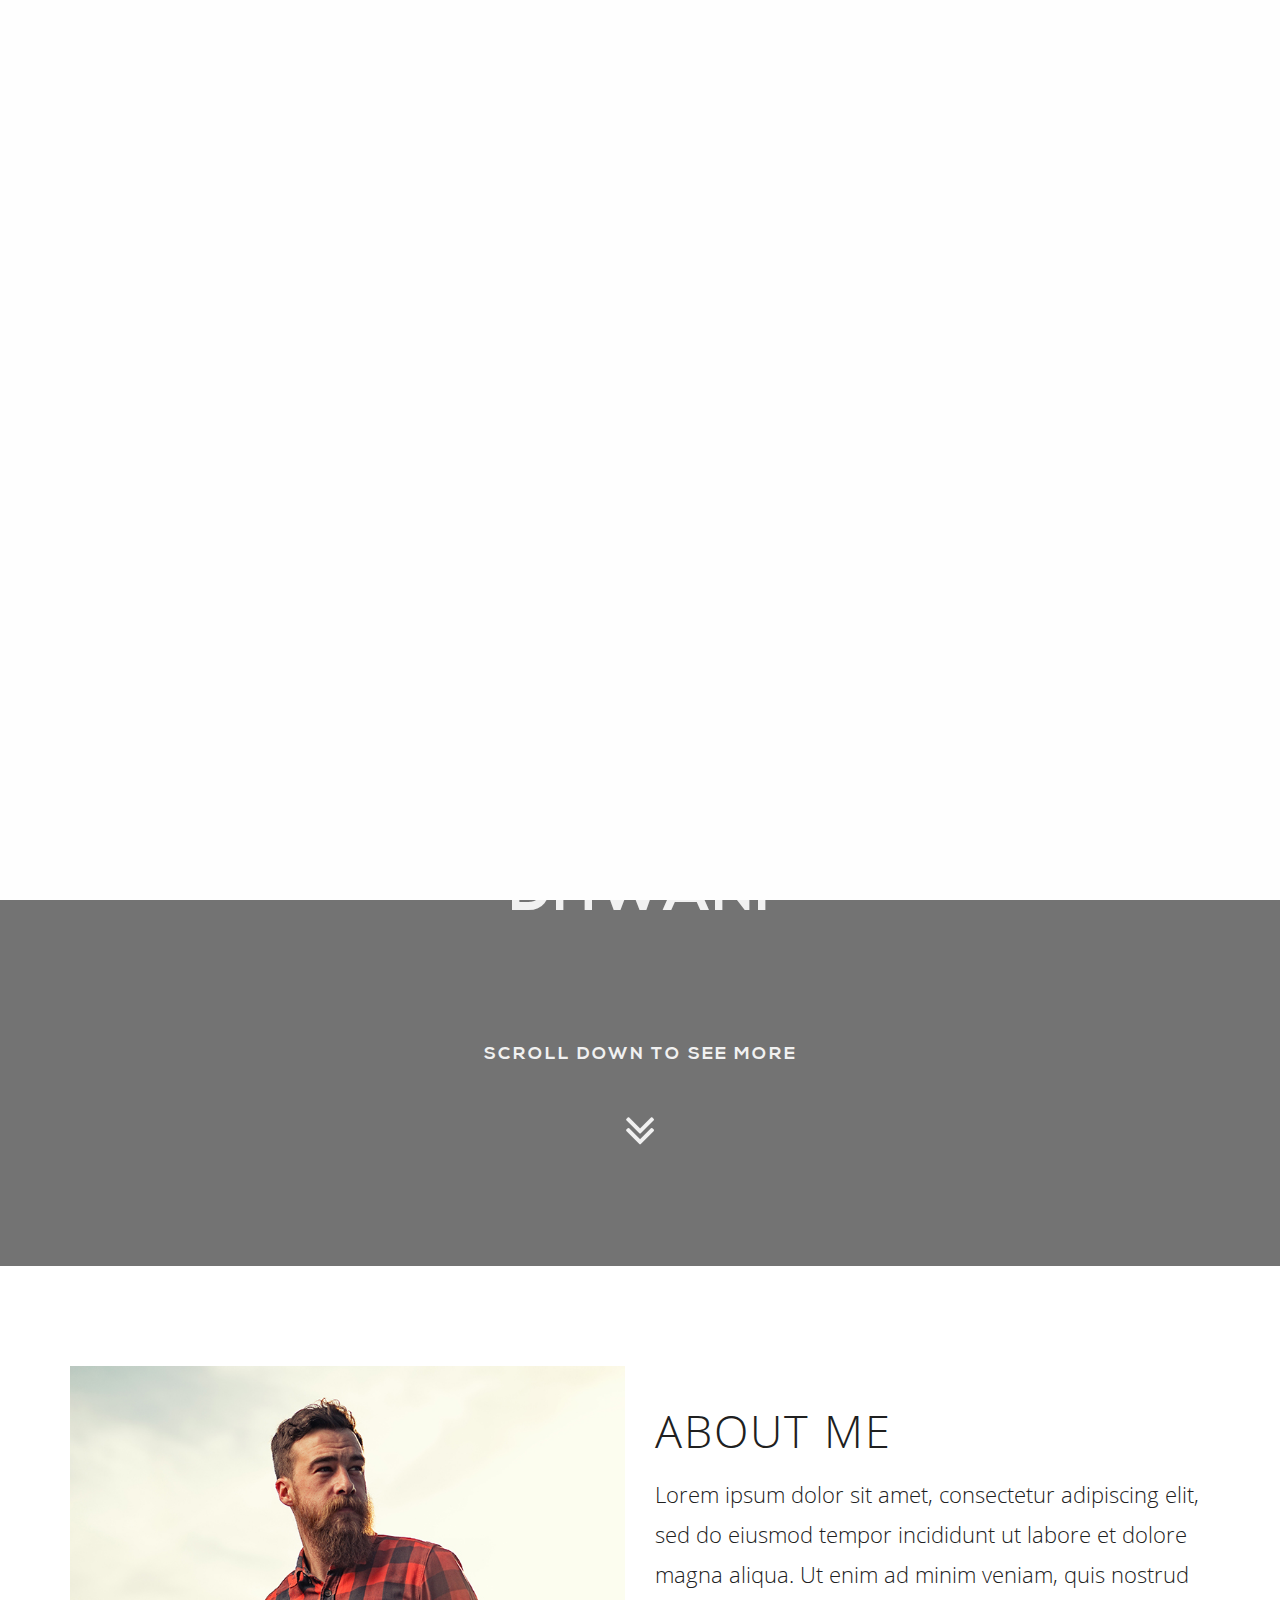
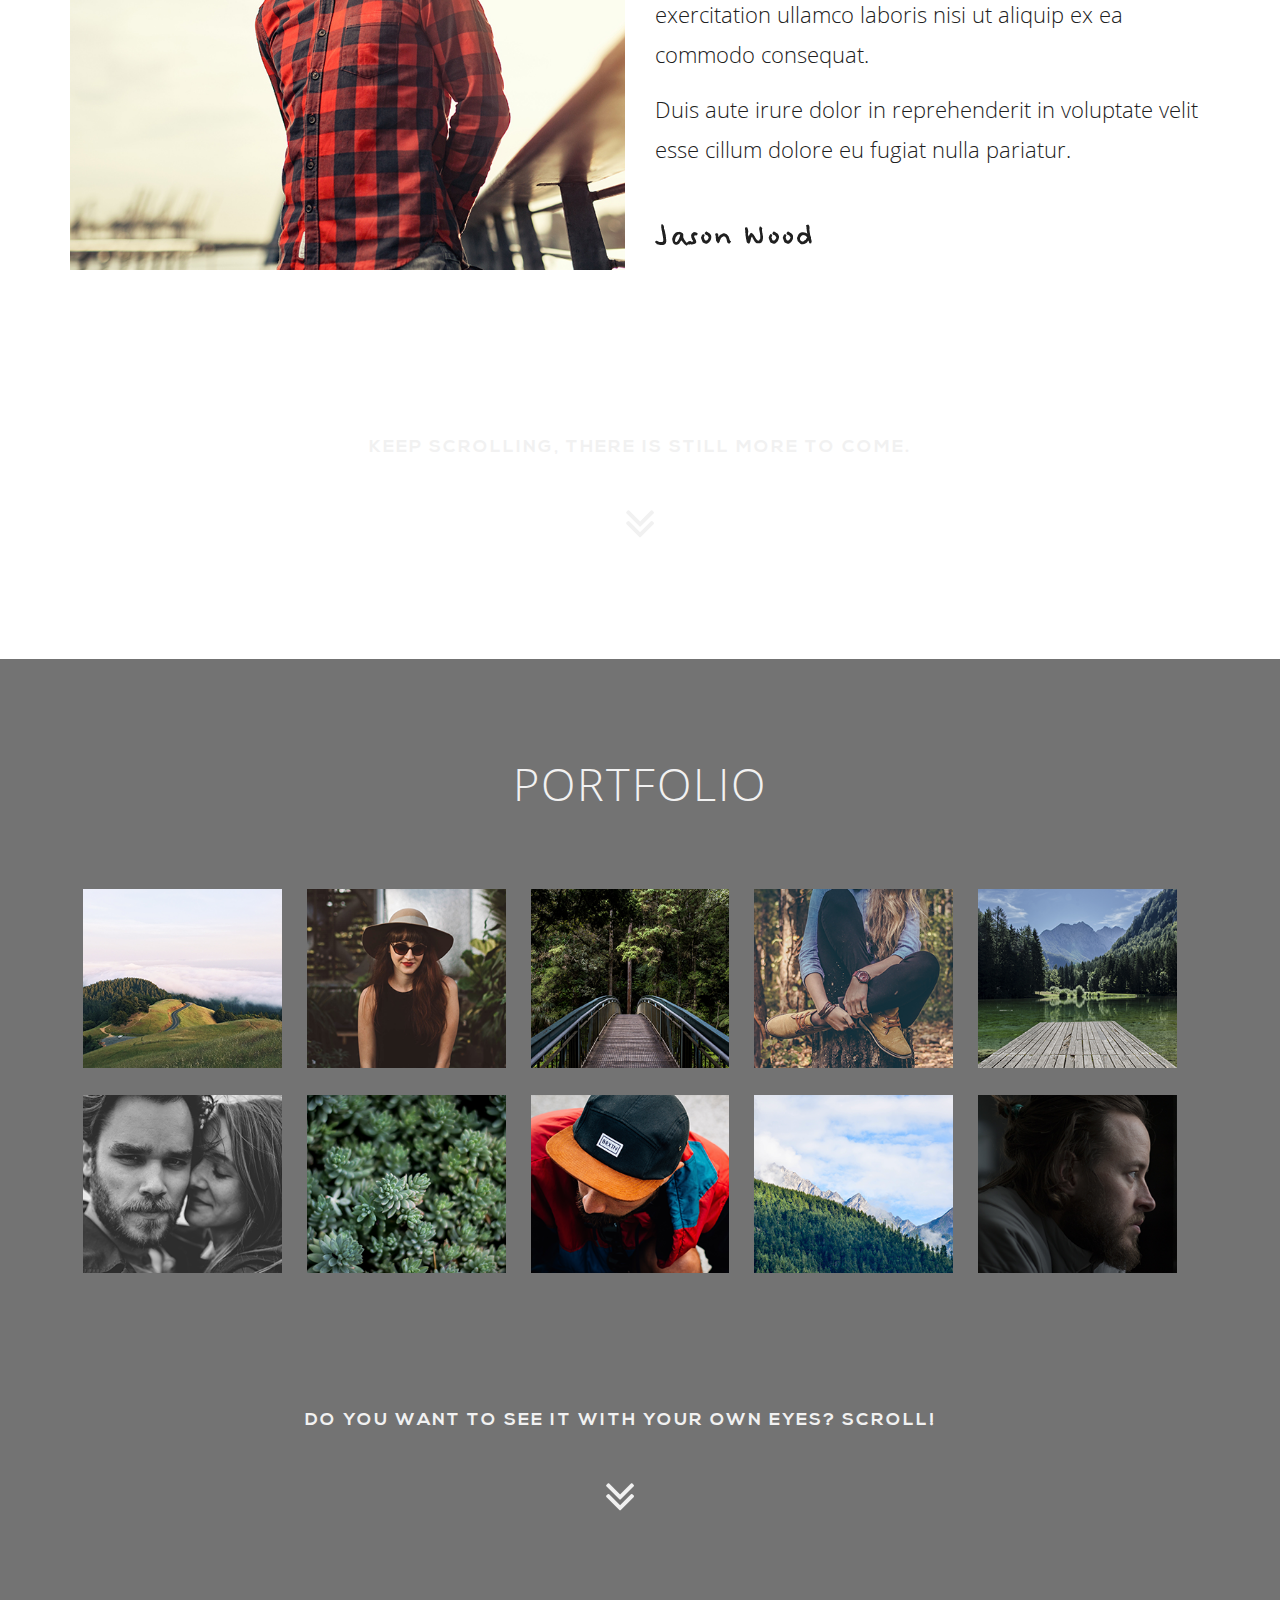
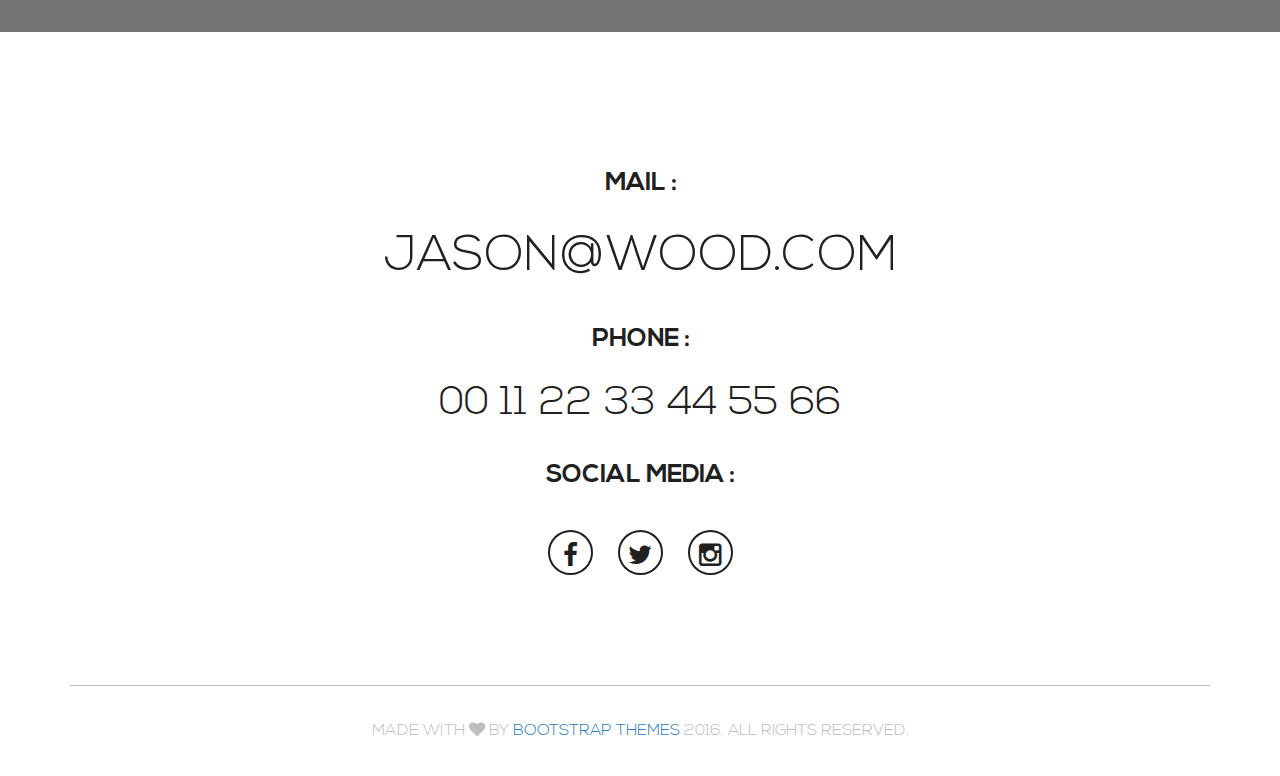
==== index.html @ 914de632 "yo" ====
<!doctype html>
<!--[if lt IE 7]>      <html class="no-js lt-ie9 lt-ie8 lt-ie7" lang=""> <![endif]-->
<!--[if IE 7]>         <html class="no-js lt-ie9 lt-ie8" lang=""> <![endif]-->
<!--[if IE 8]>         <html class="no-js lt-ie9" lang=""> <![endif]-->
<!--[if gt IE 8]><!--> <html class="no-js" lang=""> <!--<![endif]-->
    <head>
        <meta charset="utf-8">
        <meta http-equiv="X-UA-Compatible" content="IE=edge,chrome=1">
        <title>DHWANI</title>
        <meta name="description" content="">
        <meta name="viewport" content="width=device-width, initial-scale=1">
        <link rel="apple-touch-icon" href="apple-touch-icon.png">

        <link rel="stylesheet" href="assets/css/bootstrap.min.css">
        <!--        <link rel="stylesheet" href="assets/css/bootstrap-theme.min.css">-->


        <!--For Plugins external css-->
        <link rel="stylesheet" href="assets/css/plugins.css" />
		<link rel="stylesheet" href="assets/css/magnific-popup.css">

        <link rel="stylesheet" href="assets/css/nexa-web-font.css" />
        <link rel="stylesheet" href="assets/css/opensans-web-font.css" />

        <!--Theme custom css -->
        <link rel="stylesheet" href="assets/css/style.css">

        <!--Theme Responsive css-->
        <link rel="stylesheet" href="assets/css/responsive.css" />

        <script src="assets/js/vendor/modernizr-2.8.3-respond-1.4.2.min.js"></script>
    </head>
    <body>
        <!--[if lt IE 8]>
            <p class="browserupgrade">You are using an <strong>outdated</strong> browser. Please <a href="http://browsehappy.com/">upgrade your browser</a> to improve your experience.</p>
        <![endif]-->

		<div class='preloader'><div class='loaded'>&nbsp;</div></div>

        <nav class="navbar navbar-default navbar-fixed-top">
            <div class="container">
                <!-- Brand and toggle get grouped for better mobile display -->
                <div class="navbar-header">
                    <button type="button" class="navbar-toggle collapsed" data-toggle="collapse" data-target="#bs-example-navbar-collapse-1" aria-expanded="false">
                        <span class="sr-only">Toggle navigation</span>
                        <span class="icon-bar"></span>
                        <span class="icon-bar"></span>
                        <span class="icon-bar"></span>
                    </button>

                </div>

                <!-- Collect the nav links, forms, and other content for toggling -->
                <div class="collapse navbar-collapse" id="bs-example-navbar-collapse-1">
                    <ul class="nav navbar-nav navbar-right">
                        <li class="active"><a href="#home">Home</a></li>
                        <li><a href="#about">About Me</a></li>
                        <li><a href="#portfolio">Portfolio</a></li>
                        <li><a href="#contact">Contact</a></li>
                    </ul>
                </div><!-- /.navbar-collapse -->
            </div><!-- /.container-fluid -->
        </nav>

        <!--Home page style-->
        <header id="home" class="home">
			<div class="overlay sections">
				<div class="container">

					<div class="row">
						<div class="wrapper">
							<div class="col-md-6 col-md-offset-3">

								<div class="home-details text-center">

									<div class="logo">
										<img src="Logo/Logo.png" kalt="Logo Image" />
									</div>

									<div class="home-title">
										<h1><span>DHWANI</span></h1>
									</div>

									<div class="scroll-down">
										<h5>Scroll down to see more</h5>
										<a href="#about"><i class="fa fa-angle-double-down"></i></a>
									</div>

								</div>

							</div>
						</div>
					</div>
				</div>
			</div>
        </header>

        <!-- Sections -->
        <section id="about" class="about sections">
            <div class="container">

                <!-- Example row of columns -->
                <div class="row">
                    <div class="wrapper">

                    	<div class="col-md-6">
                    		<div class="about-photo">
								<img src="assets/images/about.jpg" alt="About Image" />
							</div>
                    	</div>

						<div class="col-md-6">
                    		<div class="heading about-content">
								<h3>About Me</h3>
								<p>Lorem ipsum dolor sit amet, consectetur adipiscing elit, sed do eiusmod tempor incididunt ut labore et dolore magna aliqua. Ut enim ad minim veniam, quis nostrud exercitation ullamco laboris nisi ut aliquip ex ea commodo consequat.</p>
								<p>Duis aute irure dolor in reprehenderit in voluptate velit esse cillum dolore eu fugiat nulla pariatur.</p>
								<div class="signature">
									<img src="assets/images/singnature.png" alt="signature" />
								</div>
							</div>
                    	</div>



                    </div>
                </div>

				<div class="scroll-down">
					<h5>keep scrolling, there is still more to come.</h5>
					<a href="#portfolio"><i class="fa fa-angle-double-down"></i></a>
				</div>

            </div> <!-- /container -->
        </section>


		<!-- Sections -->
        <section id="portfolio" class="portfolio">
			<div class="overlay sections">
				<div class="container">

					<div class="heading text-center">
						<div class="title">
							<h3>Portfolio</h3>
						</div>
					</div>

					<!-- Example row of columns -->

					<div class="row">
						<div class="portfolio-wrapper">
							<div class="portfolio-item">

								<div class="portfolio-details">
									<a href="assets/images/portfolio/1.png" class="portfolio-img"><img src="assets/images/portfolio/1.png" alt="Portfolio" /></a>
								</div>

							</div>

							<div class="portfolio-item">

								<div class="portfolio-details">
									<a href="assets/images/portfolio/2.png" class="portfolio-img"><img src="assets/images/portfolio/2.png" alt="Portfolio" /></a>
								</div>

							</div>

							<div class="portfolio-item">

								<div class="portfolio-details">
									<a href="assets/images/portfolio/3.png" class="portfolio-img"><img src="assets/images/portfolio/3.png" alt="Portfolio" /></a>
								</div>

							</div>

							<div class="portfolio-item">

								<div class="portfolio-details">
									<a href="assets/images/portfolio/4.png" class="portfolio-img"><img src="assets/images/portfolio/4.png" alt="Portfolio" /></a>
								</div>

							</div>

							<div class="portfolio-item">

								<div class="portfolio-details">
									<a href="assets/images/portfolio/5.png" class="portfolio-img"><img src="assets/images/portfolio/5.png" alt="Portfolio" /></a>
								</div>

							</div>

							<div class="portfolio-item">

								<div class="portfolio-details">
									<a href="assets/images/portfolio/6.png" class="portfolio-img"><img src="assets/images/portfolio/6.png" alt="Portfolio" /></a>
								</div>

							</div>
							<div class="portfolio-item">

								<div class="portfolio-details">
									<a href="assets/images/portfolio/7.png" class="portfolio-img"><img src="assets/images/portfolio/7.png" alt="Portfolio" /></a>
								</div>

							</div>
							<div class="portfolio-item">

								<div class="portfolio-details">
									<a href="assets/images/portfolio/8.png" class="portfolio-img"><img src="assets/images/portfolio/8.png" alt="Portfolio" /></a>
								</div>

							</div>
							<div class="portfolio-item">

								<div class="portfolio-details">
									<a href="assets/images/portfolio/9.png" class="portfolio-img"><img src="assets/images/portfolio/9.png" alt="Portfolio" /></a>
								</div>

							</div>
							<div class="portfolio-item">

								<div class="portfolio-details">
									<a href="assets/images/portfolio/10.png" class="portfolio-img"><img src="assets/images/portfolio/10.png" alt="Portfolio" /></a>
								</div>

							</div>


							<div class="scroll-down">
								<h5>Do you want to see it with your own eyes? Scroll!</h5>
								<a href="#contact"><i class="fa fa-angle-double-down"></i></a>
							</div>

						</div>
					</div>
				</div> <!-- /container -->
			</div>
        </section>

		<section id="contact" class="contact sections">
			<div class="container">
				<div class="row">
					<div class="col-md-6 col-md-offset-3">
						<div class="contact-details text-center">

							<div class="contact-category">
								<div class="mail">
									<h4>Mail :</h4>
									<h2>Jason@wood.com</h2>
								</div>
							</div>

							<div class="contact-category">
								<div class="phone">
									<h4>Phone :</h4>
									<h5>00 11 22 33 44 55 66</h5>
								</div>
							</div>

							<div class="contact-category">
								<div class="social">
									<h4>Social Media :</h4>
									<a href="#"><i class="fa fa-facebook"></i></a>
									<a href="#"><i class="fa fa-twitter"></i></a>
									<a href="#"><i class="fa fa-instagram"></i></a>
								</div>
							</div>

						</div>
					</div>
				</div>
			</div>
		</section>


        <!--Footer-->
        <footer id="footer" class="footer">
            <div class="container">
            	<div class="row">
            		<div class="col-md-12">
            			<div class="copyright text-center">
            				<p>Made with <i class="fa fa-heart"></i> by <a target="_blank" href="http://bootstrapthemes.co"> Bootstrap Themes </a>2016. All rights reserved.</p>
            			</div>
            		</div>
            	</div>
            </div>
        </footer>


        <script src="assets/js/vendor/jquery-1.11.2.min.js"></script>
        <script src="assets/js/vendor/bootstrap.min.js"></script>

        <script src="assets/js/plugins.js"></script>
		<script src="assets/js/jquery.magnific-popup.js"></script>


        <script src="assets/js/main.js"></script>
    </body>
</html>
---- assets/css/plugins.css ----
/*
Author: XpeedStudio
Author URI: http://themeforest.net/user/XpeedStudio/portfolio
*/


//Animate CSS

@charset "UTF-8";.animated{-webkit-animation-duration:1s;animation-duration:1s;-webkit-animation-fill-mode:both;animation-fill-mode:both}.animated.hinge{-webkit-animation-duration:2s;animation-duration:2s}@-webkit-keyframes bounce{0%,20%,50%,80%,100%{-webkit-transform:translateY(0);transform:translateY(0)}40%{-webkit-transform:translateY(-30px);transform:translateY(-30px)}60%{-webkit-transform:translateY(-15px);transform:translateY(-15px)}}@keyframes bounce{0%,20%,50%,80%,100%{-webkit-transform:translateY(0);-ms-transform:translateY(0);transform:translateY(0)}40%{-webkit-transform:translateY(-30px);-ms-transform:translateY(-30px);transform:translateY(-30px)}60%{-webkit-transform:translateY(-15px);-ms-transform:translateY(-15px);transform:translateY(-15px)}}.bounce{-webkit-animation-name:bounce;animation-name:bounce}@-webkit-keyframes flash{0%,50%,100%{opacity:1}25%,75%{opacity:0}}@keyframes flash{0%,50%,100%{opacity:1}25%,75%{opacity:0}}.flash{-webkit-animation-name:flash;animation-name:flash}@-webkit-keyframes pulse{0%{-webkit-transform:scale(1);transform:scale(1)}50%{-webkit-transform:scale(1.1);transform:scale(1.1)}100%{-webkit-transform:scale(1);transform:scale(1)}}@keyframes pulse{0%{-webkit-transform:scale(1);-ms-transform:scale(1);transform:scale(1)}50%{-webkit-transform:scale(1.1);-ms-transform:scale(1.1);transform:scale(1.1)}100%{-webkit-transform:scale(1);-ms-transform:scale(1);transform:scale(1)}}.pulse{-webkit-animation-name:pulse;animation-name:pulse}@-webkit-keyframes shake{0%,100%{-webkit-transform:translateX(0);transform:translateX(0)}10%,30%,50%,70%,90%{-webkit-transform:translateX(-10px);transform:translateX(-10px)}20%,40%,60%,80%{-webkit-transform:translateX(10px);transform:translateX(10px)}}@keyframes shake{0%,100%{-webkit-transform:translateX(0);-ms-transform:translateX(0);transform:translateX(0)}10%,30%,50%,70%,90%{-webkit-transform:translateX(-10px);-ms-transform:translateX(-10px);transform:translateX(-10px)}20%,40%,60%,80%{-webkit-transform:translateX(10px);-ms-transform:translateX(10px);transform:translateX(10px)}}.shake{-webkit-animation-name:shake;animation-name:shake}@-webkit-keyframes swing{20%{-webkit-transform:rotate(15deg);transform:rotate(15deg)}40%{-webkit-transform:rotate(-10deg);transform:rotate(-10deg)}60%{-webkit-transform:rotate(5deg);transform:rotate(5deg)}80%{-webkit-transform:rotate(-5deg);transform:rotate(-5deg)}100%{-webkit-transform:rotate(0);transform:rotate(0)}}@keyframes swing{20%{-webkit-transform:rotate(15deg);-ms-transform:rotate(15deg);transform:rotate(15deg)}40%{-webkit-transform:rotate(-10deg);-ms-transform:rotate(-10deg);transform:rotate(-10deg)}60%{-webkit-transform:rotate(5deg);-ms-transform:rotate(5deg);transform:rotate(5deg)}80%{-webkit-transform:rotate(-5deg);-ms-transform:rotate(-5deg);transform:rotate(-5deg)}100%{-webkit-transform:rotate(0);-ms-transform:rotate(0);transform:rotate(0)}}.swing{-webkit-transform-origin:top center;-ms-transform-origin:top center;transform-origin:top center;-webkit-animation-name:swing;animation-name:swing}@-webkit-keyframes tada{0%{-webkit-transform:scale(1);transform:scale(1)}10%,20%{-webkit-transform:scale(.9)rotate(-3deg);transform:scale(.9)rotate(-3deg)}30%,50%,70%,90%{-webkit-transform:scale(1.1)rotate(3deg);transform:scale(1.1)rotate(3deg)}40%,60%,80%{-webkit-transform:scale(1.1)rotate(-3deg);transform:scale(1.1)rotate(-3deg)}100%{-webkit-transform:scale(1)rotate(0);transform:scale(1)rotate(0)}}@keyframes tada{0%{-webkit-transform:scale(1);-ms-transform:scale(1);transform:scale(1)}10%,20%{-webkit-transform:scale(.9)rotate(-3deg);-ms-transform:scale(.9)rotate(-3deg);transform:scale(.9)rotate(-3deg)}30%,50%,70%,90%{-webkit-transform:scale(1.1)rotate(3deg);-ms-transform:scale(1.1)rotate(3deg);transform:scale(1.1)rotate(3deg)}40%,60%,80%{-webkit-transform:scale(1.1)rotate(-3deg);-ms-transform:scale(1.1)rotate(-3deg);transform:scale(1.1)rotate(-3deg)}100%{-webkit-transform:scale(1)rotate(0);-ms-transform:scale(1)rotate(0);transform:scale(1)rotate(0)}}.tada{-webkit-animation-name:tada;animation-name:tada}@-webkit-keyframes wobble{0%{-webkit-transform:translateX(0%);transform:translateX(0%)}15%{-webkit-transform:translateX(-25%)rotate(-5deg);transform:translateX(-25%)rotate(-5deg)}30%{-webkit-transform:translateX(20%)rotate(3deg);transform:translateX(20%)rotate(3deg)}45%{-webkit-transform:translateX(-15%)rotate(-3deg);transform:translateX(-15%)rotate(-3deg)}60%{-webkit-transform:translateX(10%)rotate(2deg);transform:translateX(10%)rotate(2deg)}75%{-webkit-transform:translateX(-5%)rotate(-1deg);transform:translateX(-5%)rotate(-1deg)}100%{-webkit-transform:translateX(0%);transform:translateX(0%)}}@keyframes wobble{0%{-webkit-transform:translateX(0%);-ms-transform:translateX(0%);transform:translateX(0%)}15%{-webkit-transform:translateX(-25%)rotate(-5deg);-ms-transform:translateX(-25%)rotate(-5deg);transform:translateX(-25%)rotate(-5deg)}30%{-webkit-transform:translateX(20%)rotate(3deg);-ms-transform:translateX(20%)rotate(3deg);transform:translateX(20%)rotate(3deg)}45%{-webkit-transform:translateX(-15%)rotate(-3deg);-ms-transform:translateX(-15%)rotate(-3deg);transform:translateX(-15%)rotate(-3deg)}60%{-webkit-transform:translateX(10%)rotate(2deg);-ms-transform:translateX(10%)rotate(2deg);transform:translateX(10%)rotate(2deg)}75%{-webkit-transform:translateX(-5%)rotate(-1deg);-ms-transform:translateX(-5%)rotate(-1deg);transform:translateX(-5%)rotate(-1deg)}100%{-webkit-transform:translateX(0%);-ms-transform:translateX(0%);transform:translateX(0%)}}.wobble{-webkit-animation-name:wobble;animation-name:wobble}@-webkit-keyframes bounceIn{0%{opacity:0;-webkit-transform:scale(.3);transform:scale(.3)}50%{opacity:1;-webkit-transform:scale(1.05);transform:scale(1.05)}70%{-webkit-transform:scale(.9);transform:scale(.9)}100%{-webkit-transform:scale(1);transform:scale(1)}}@keyframes bounceIn{0%{opacity:0;-webkit-transform:scale(.3);-ms-transform:scale(.3);transform:scale(.3)}50%{opacity:1;-webkit-transform:scale(1.05);-ms-transform:scale(1.05);transform:scale(1.05)}70%{-webkit-transform:scale(.9);-ms-transform:scale(.9);transform:scale(.9)}100%{-webkit-transform:scale(1);-ms-transform:scale(1);transform:scale(1)}}.bounceIn{-webkit-animation-name:bounceIn;animation-name:bounceIn}@-webkit-keyframes bounceInDown{0%{opacity:0;-webkit-transform:translateY(-2000px);transform:translateY(-2000px)}60%{opacity:1;-webkit-transform:translateY(30px);transform:translateY(30px)}80%{-webkit-transform:translateY(-10px);transform:translateY(-10px)}100%{-webkit-transform:translateY(0);transform:translateY(0)}}@keyframes bounceInDown{0%{opacity:0;-webkit-transform:translateY(-2000px);-ms-transform:translateY(-2000px);transform:translateY(-2000px)}60%{opacity:1;-webkit-transform:translateY(30px);-ms-transform:translateY(30px);transform:translateY(30px)}80%{-webkit-transform:translateY(-10px);-ms-transform:translateY(-10px);transform:translateY(-10px)}100%{-webkit-transform:translateY(0);-ms-transform:translateY(0);transform:translateY(0)}}.bounceInDown{-webkit-animation-name:bounceInDown;animation-name:bounceInDown}@-webkit-keyframes bounceInLeft{0%{opacity:0;-webkit-transform:translateX(-2000px);transform:translateX(-2000px)}60%{opacity:1;-webkit-transform:translateX(30px);transform:translateX(30px)}80%{-webkit-transform:translateX(-10px);transform:translateX(-10px)}100%{-webkit-transform:translateX(0);transform:translateX(0)}}@keyframes bounceInLeft{0%{opacity:0;-webkit-transform:translateX(-2000px);-ms-transform:translateX(-2000px);transform:translateX(-2000px)}60%{opacity:1;-webkit-transform:translateX(30px);-ms-transform:translateX(30px);transform:translateX(30px)}80%{-webkit-transform:translateX(-10px);-ms-transform:translateX(-10px);transform:translateX(-10px)}100%{-webkit-transform:translateX(0);-ms-transform:translateX(0);transform:translateX(0)}}.bounceInLeft{-webkit-animation-name:bounceInLeft;animation-name:bounceInLeft}@-webkit-keyframes bounceInRight{0%{opacity:0;-webkit-transform:translateX(2000px);transform:translateX(2000px)}60%{opacity:1;-webkit-transform:translateX(-30px);transform:translateX(-30px)}80%{-webkit-transform:translateX(10px);transform:translateX(10px)}100%{-webkit-transform:translateX(0);transform:translateX(0)}}@keyframes bounceInRight{0%{opacity:0;-webkit-transform:translateX(2000px);-ms-transform:translateX(2000px);transform:translateX(2000px)}60%{opacity:1;-webkit-transform:translateX(-30px);-ms-transform:translateX(-30px);transform:translateX(-30px)}80%{-webkit-transform:translateX(10px);-ms-transform:translateX(10px);transform:translateX(10px)}100%{-webkit-transform:translateX(0);-ms-transform:translateX(0);transform:translateX(0)}}.bounceInRight{-webkit-animation-name:bounceInRight;animation-name:bounceInRight}@-webkit-keyframes bounceInUp{0%{opacity:0;-webkit-transform:translateY(2000px);transform:translateY(2000px)}60%{opacity:1;-webkit-transform:translateY(-30px);transform:translateY(-30px)}80%{-webkit-transform:translateY(10px);transform:translateY(10px)}100%{-webkit-transform:translateY(0);transform:translateY(0)}}@keyframes bounceInUp{0%{opacity:0;-webkit-transform:translateY(2000px);-ms-transform:translateY(2000px);transform:translateY(2000px)}60%{opacity:1;-webkit-transform:translateY(-30px);-ms-transform:translateY(-30px);transform:translateY(-30px)}80%{-webkit-transform:translateY(10px);-ms-transform:translateY(10px);transform:translateY(10px)}100%{-webkit-transform:translateY(0);-ms-transform:translateY(0);transform:translateY(0)}}.bounceInUp{-webkit-animation-name:bounceInUp;animation-name:bounceInUp}@-webkit-keyframes bounceOut{0%{-webkit-transform:scale(1);transform:scale(1)}25%{-webkit-transform:scale(.95);transform:scale(.95)}50%{opacity:1;-webkit-transform:scale(1.1);transform:scale(1.1)}100%{opacity:0;-webkit-transform:scale(.3);transform:scale(.3)}}@keyframes bounceOut{0%{-webkit-transform:scale(1);-ms-transform:scale(1);transform:scale(1)}25%{-webkit-transform:scale(.95);-ms-transform:scale(.95);transform:scale(.95)}50%{opacity:1;-webkit-transform:scale(1.1);-ms-transform:scale(1.1);transform:scale(1.1)}100%{opacity:0;-webkit-transform:scale(.3);-ms-transform:scale(.3);transform:scale(.3)}}.bounceOut{-webkit-animation-name:bounceOut;animation-name:bounceOut}@-webkit-keyframes bounceOutDown{0%{-webkit-transform:translateY(0);transform:translateY(0)}20%{opacity:1;-webkit-transform:translateY(-20px);transform:translateY(-20px)}100%{opacity:0;-webkit-transform:translateY(2000px);transform:translateY(2000px)}}@keyframes bounceOutDown{0%{-webkit-transform:translateY(0);-ms-transform:translateY(0);transform:translateY(0)}20%{opacity:1;-webkit-transform:translateY(-20px);-ms-transform:translateY(-20px);transform:translateY(-20px)}100%{opacity:0;-webkit-transform:translateY(2000px);-ms-transform:translateY(2000px);transform:translateY(2000px)}}.bounceOutDown{-webkit-animation-name:bounceOutDown;animation-name:bounceOutDown}@-webkit-keyframes bounceOutLeft{0%{-webkit-transform:translateX(0);transform:translateX(0)}20%{opacity:1;-webkit-transform:translateX(20px);transform:translateX(20px)}100%{opacity:0;-webkit-transform:translateX(-2000px);transform:translateX(-2000px)}}@keyframes bounceOutLeft{0%{-webkit-transform:translateX(0);-ms-transform:translateX(0);transform:translateX(0)}20%{opacity:1;-webkit-transform:translateX(20px);-ms-transform:translateX(20px);transform:translateX(20px)}100%{opacity:0;-webkit-transform:translateX(-2000px);-ms-transform:translateX(-2000px);transform:translateX(-2000px)}}.bounceOutLeft{-webkit-animation-name:bounceOutLeft;animation-name:bounceOutLeft}@-webkit-keyframes bounceOutRight{0%{-webkit-transform:translateX(0);transform:translateX(0)}20%{opacity:1;-webkit-transform:translateX(-20px);transform:translateX(-20px)}100%{opacity:0;-webkit-transform:translateX(2000px);transform:translateX(2000px)}}@keyframes bounceOutRight{0%{-webkit-transform:translateX(0);-ms-transform:translateX(0);transform:translateX(0)}20%{opacity:1;-webkit-transform:translateX(-20px);-ms-transform:translateX(-20px);transform:translateX(-20px)}100%{opacity:0;-webkit-transform:translateX(2000px);-ms-transform:translateX(2000px);transform:translateX(2000px)}}.bounceOutRight{-webkit-animation-name:bounceOutRight;animation-name:bounceOutRight}@-webkit-keyframes bounceOutUp{0%{-webkit-transform:translateY(0);transform:translateY(0)}20%{opacity:1;-webkit-transform:translateY(20px);transform:translateY(20px)}100%{opacity:0;-webkit-transform:translateY(-2000px);transform:translateY(-2000px)}}@keyframes bounceOutUp{0%{-webkit-transform:translateY(0);-ms-transform:translateY(0);transform:translateY(0)}20%{opacity:1;-webkit-transform:translateY(20px);-ms-transform:translateY(20px);transform:translateY(20px)}100%{opacity:0;-webkit-transform:translateY(-2000px);-ms-transform:translateY(-2000px);transform:translateY(-2000px)}}.bounceOutUp{-webkit-animation-name:bounceOutUp;animation-name:bounceOutUp}@-webkit-keyframes fadeIn{0%{opacity:0}100%{opacity:1}}@keyframes fadeIn{0%{opacity:0}100%{opacity:1}}.fadeIn{-webkit-animation-name:fadeIn;animation-name:fadeIn}@-webkit-keyframes fadeInDown{0%{opacity:0;-webkit-transform:translateY(-20px);transform:translateY(-20px)}100%{opacity:1;-webkit-transform:translateY(0);transform:translateY(0)}}@keyframes fadeInDown{0%{opacity:0;-webkit-transform:translateY(-20px);-ms-transform:translateY(-20px);transform:translateY(-20px)}100%{opacity:1;-webkit-transform:translateY(0);-ms-transform:translateY(0);transform:translateY(0)}}.fadeInDown{-webkit-animation-name:fadeInDown;animation-name:fadeInDown}@-webkit-keyframes fadeInDownBig{0%{opacity:0;-webkit-transform:translateY(-2000px);transform:translateY(-2000px)}100%{opacity:1;-webkit-transform:translateY(0);transform:translateY(0)}}@keyframes fadeInDownBig{0%{opacity:0;-webkit-transform:translateY(-2000px);-ms-transform:translateY(-2000px);transform:translateY(-2000px)}100%{opacity:1;-webkit-transform:translateY(0);-ms-transform:translateY(0);transform:translateY(0)}}.fadeInDownBig{-webkit-animation-name:fadeInDownBig;animation-name:fadeInDownBig}@-webkit-keyframes fadeInLeft{0%{opacity:0;-webkit-transform:translateX(-20px);transform:translateX(-20px)}100%{opacity:1;-webkit-transform:translateX(0);transform:translateX(0)}}@keyframes fadeInLeft{0%{opacity:0;-webkit-transform:translateX(-20px);-ms-transform:translateX(-20px);transform:translateX(-20px)}100%{opacity:1;-webkit-transform:translateX(0);-ms-transform:translateX(0);transform:translateX(0)}}.fadeInLeft{-webkit-animation-name:fadeInLeft;animation-name:fadeInLeft}@-webkit-keyframes fadeInLeftBig{0%{opacity:0;-webkit-transform:translateX(-2000px);transform:translateX(-2000px)}100%{opacity:1;-webkit-transform:translateX(0);transform:translateX(0)}}@keyframes fadeInLeftBig{0%{opacity:0;-webkit-transform:translateX(-2000px);-ms-transform:translateX(-2000px);transform:translateX(-2000px)}100%{opacity:1;-webkit-transform:translateX(0);-ms-transform:translateX(0);transform:translateX(0)}}.fadeInLeftBig{-webkit-animation-name:fadeInLeftBig;animation-name:fadeInLeftBig}@-webkit-keyframes fadeInRight{0%{opacity:0;-webkit-transform:translateX(20px);transform:translateX(20px)}100%{opacity:1;-webkit-transform:translateX(0);transform:translateX(0)}}@keyframes fadeInRight{0%{opacity:0;-webkit-transform:translateX(20px);-ms-transform:translateX(20px);transform:translateX(20px)}100%{opacity:1;-webkit-transform:translateX(0);-ms-transform:translateX(0);transform:translateX(0)}}.fadeInRight{-webkit-animation-name:fadeInRight;animation-name:fadeInRight}@-webkit-keyframes fadeInRightBig{0%{opacity:0;-webkit-transform:translateX(2000px);transform:translateX(2000px)}100%{opacity:1;-webkit-transform:translateX(0);transform:translateX(0)}}@keyframes fadeInRightBig{0%{opacity:0;-webkit-transform:translateX(2000px);-ms-transform:translateX(2000px);transform:translateX(2000px)}100%{opacity:1;-webkit-transform:translateX(0);-ms-transform:translateX(0);transform:translateX(0)}}.fadeInRightBig{-webkit-animation-name:fadeInRightBig;animation-name:fadeInRightBig}@-webkit-keyframes fadeInUp{0%{opacity:0;-webkit-transform:translateY(20px);transform:translateY(20px)}100%{opacity:1;-webkit-transform:translateY(0);transform:translateY(0)}}@keyframes fadeInUp{0%{opacity:0;-webkit-transform:translateY(20px);-ms-transform:translateY(20px);transform:translateY(20px)}100%{opacity:1;-webkit-transform:translateY(0);-ms-transform:translateY(0);transform:translateY(0)}}.fadeInUp{-webkit-animation-name:fadeInUp;animation-name:fadeInUp}@-webkit-keyframes fadeInUpBig{0%{opacity:0;-webkit-transform:translateY(2000px);transform:translateY(2000px)}100%{opacity:1;-webkit-transform:translateY(0);transform:translateY(0)}}@keyframes fadeInUpBig{0%{opacity:0;-webkit-transform:translateY(2000px);-ms-transform:translateY(2000px);transform:translateY(2000px)}100%{opacity:1;-webkit-transform:translateY(0);-ms-transform:translateY(0);transform:translateY(0)}}.fadeInUpBig{-webkit-animation-name:fadeInUpBig;animation-name:fadeInUpBig}@-webkit-keyframes fadeOut{0%{opacity:1}100%{opacity:0}}@keyframes fadeOut{0%{opacity:1}100%{opacity:0}}.fadeOut{-webkit-animation-name:fadeOut;animation-name:fadeOut}@-webkit-keyframes fadeOutDown{0%{opacity:1;-webkit-transform:translateY(0);transform:translateY(0)}100%{opacity:0;-webkit-transform:translateY(20px);transform:translateY(20px)}}@keyframes fadeOutDown{0%{opacity:1;-webkit-transform:translateY(0);-ms-transform:translateY(0);transform:translateY(0)}100%{opacity:0;-webkit-transform:translateY(20px);-ms-transform:translateY(20px);transform:translateY(20px)}}.fadeOutDown{-webkit-animation-name:fadeOutDown;animation-name:fadeOutDown}@-webkit-keyframes fadeOutDownBig{0%{opacity:1;-webkit-transform:translateY(0);transform:translateY(0)}100%{opacity:0;-webkit-transform:translateY(2000px);transform:translateY(2000px)}}@keyframes fadeOutDownBig{0%{opacity:1;-webkit-transform:translateY(0);-ms-transform:translateY(0);transform:translateY(0)}100%{opacity:0;-webkit-transform:translateY(2000px);-ms-transform:translateY(2000px);transform:translateY(2000px)}}.fadeOutDownBig{-webkit-animation-name:fadeOutDownBig;animation-name:fadeOutDownBig}@-webkit-keyframes fadeOutLeft{0%{opacity:1;-webkit-transform:translateX(0);transform:translateX(0)}100%{opacity:0;-webkit-transform:translateX(-20px);transform:translateX(-20px)}}@keyframes fadeOutLeft{0%{opacity:1;-webkit-transform:translateX(0);-ms-transform:translateX(0);transform:translateX(0)}100%{opacity:0;-webkit-transform:translateX(-20px);-ms-transform:translateX(-20px);transform:translateX(-20px)}}.fadeOutLeft{-webkit-animation-name:fadeOutLeft;animation-name:fadeOutLeft}@-webkit-keyframes fadeOutLeftBig{0%{opacity:1;-webkit-transform:translateX(0);transform:translateX(0)}100%{opacity:0;-webkit-transform:translateX(-2000px);transform:translateX(-2000px)}}@keyframes fadeOutLeftBig{0%{opacity:1;-webkit-transform:translateX(0);-ms-transform:translateX(0);transform:translateX(0)}100%{opacity:0;-webkit-transform:translateX(-2000px);-ms-transform:translateX(-2000px);transform:translateX(-2000px)}}.fadeOutLeftBig{-webkit-animation-name:fadeOutLeftBig;animation-name:fadeOutLeftBig}@-webkit-keyframes fadeOutRight{0%{opacity:1;-webkit-transform:translateX(0);transform:translateX(0)}100%{opacity:0;-webkit-transform:translateX(20px);transform:translateX(20px)}}@keyframes fadeOutRight{0%{opacity:1;-webkit-transform:translateX(0);-ms-transform:translateX(0);transform:translateX(0)}100%{opacity:0;-webkit-transform:translateX(20px);-ms-transform:translateX(20px);transform:translateX(20px)}}.fadeOutRight{-webkit-animation-name:fadeOutRight;animation-name:fadeOutRight}@-webkit-keyframes fadeOutRightBig{0%{opacity:1;-webkit-transform:translateX(0);transform:translateX(0)}100%{opacity:0;-webkit-transform:translateX(2000px);transform:translateX(2000px)}}@keyframes fadeOutRightBig{0%{opacity:1;-webkit-transform:translateX(0);-ms-transform:translateX(0);transform:translateX(0)}100%{opacity:0;-webkit-transform:translateX(2000px);-ms-transform:translateX(2000px);transform:translateX(2000px)}}.fadeOutRightBig{-webkit-animation-name:fadeOutRightBig;animation-name:fadeOutRightBig}@-webkit-keyframes fadeOutUp{0%{opacity:1;-webkit-transform:translateY(0);transform:translateY(0)}100%{opacity:0;-webkit-transform:translateY(-20px);transform:translateY(-20px)}}@keyframes fadeOutUp{0%{opacity:1;-webkit-transform:translateY(0);-ms-transform:translateY(0);transform:translateY(0)}100%{opacity:0;-webkit-transform:translateY(-20px);-ms-transform:translateY(-20px);transform:translateY(-20px)}}.fadeOutUp{-webkit-animation-name:fadeOutUp;animation-name:fadeOutUp}@-webkit-keyframes fadeOutUpBig{0%{opacity:1;-webkit-transform:translateY(0);transform:translateY(0)}100%{opacity:0;-webkit-transform:translateY(-2000px);transform:translateY(-2000px)}}@keyframes fadeOutUpBig{0%{opacity:1;-webkit-transform:translateY(0);-ms-transform:translateY(0);transform:translateY(0)}100%{opacity:0;-webkit-transform:translateY(-2000px);-ms-transform:translateY(-2000px);transform:translateY(-2000px)}}.fadeOutUpBig{-webkit-animation-name:fadeOutUpBig;animation-name:fadeOutUpBig}@-webkit-keyframes flip{0%{-webkit-transform:perspective(400px)translateZ(0)rotateY(0)scale(1);transform:perspective(400px)translateZ(0)rotateY(0)scale(1)}0%,40%{-webkit-animation-timing-function:ease-out;animation-timing-function:ease-out}40%{-webkit-transform:perspective(400px)translateZ(150px)rotateY(170deg)scale(1);transform:perspective(400px)translateZ(150px)rotateY(170deg)scale(1)}50%{-webkit-transform:perspective(400px)translateZ(150px)rotateY(190deg)scale(1);transform:perspective(400px)translateZ(150px)rotateY(190deg)scale(1);-webkit-animation-timing-function:ease-in;animation-timing-function:ease-in}80%{-webkit-transform:perspective(400px)translateZ(0)rotateY(360deg)scale(.95);transform:perspective(400px)translateZ(0)rotateY(360deg)scale(.95)}80%,100%{-webkit-animation-timing-function:ease-in;animation-timing-function:ease-in}100%{-webkit-transform:perspective(400px)translateZ(0)rotateY(360deg)scale(1);transform:perspective(400px)translateZ(0)rotateY(360deg)scale(1)}}@keyframes flip{0%{-webkit-transform:perspective(400px)translateZ(0)rotateY(0)scale(1);-ms-transform:perspective(400px)translateZ(0)rotateY(0)scale(1);transform:perspective(400px)translateZ(0)rotateY(0)scale(1)}0%,40%{-webkit-animation-timing-function:ease-out;animation-timing-function:ease-out}40%{-webkit-transform:perspective(400px)translateZ(150px)rotateY(170deg)scale(1);-ms-transform:perspective(400px)translateZ(150px)rotateY(170deg)scale(1);transform:perspective(400px)translateZ(150px)rotateY(170deg)scale(1)}50%{-webkit-transform:perspective(400px)translateZ(150px)rotateY(190deg)scale(1);-ms-transform:perspective(400px)translateZ(150px)rotateY(190deg)scale(1);transform:perspective(400px)translateZ(150px)rotateY(190deg)scale(1);-webkit-animation-timing-function:ease-in;animation-timing-function:ease-in}80%{-webkit-transform:perspective(400px)translateZ(0)rotateY(360deg)scale(.95);-ms-transform:perspective(400px)translateZ(0)rotateY(360deg)scale(.95);transform:perspective(400px)translateZ(0)rotateY(360deg)scale(.95)}80%,100%{-webkit-animation-timing-function:ease-in;animation-timing-function:ease-in}100%{-webkit-transform:perspective(400px)translateZ(0)rotateY(360deg)scale(1);-ms-transform:perspective(400px)translateZ(0)rotateY(360deg)scale(1);transform:perspective(400px)translateZ(0)rotateY(360deg)scale(1)}}.animated.flip{-webkit-backface-visibility:visible;-ms-backface-visibility:visible;backface-visibility:visible;-webkit-animation-name:flip;animation-name:flip}@-webkit-keyframes flipInX{0%{-webkit-transform:perspective(400px)rotateX(90deg);transform:perspective(400px)rotateX(90deg);opacity:0}40%{-webkit-transform:perspective(400px)rotateX(-10deg);transform:perspective(400px)rotateX(-10deg)}70%{-webkit-transform:perspective(400px)rotateX(10deg);transform:perspective(400px)rotateX(10deg)}100%{-webkit-transform:perspective(400px)rotateX(0);transform:perspective(400px)rotateX(0);opacity:1}}@keyframes flipInX{0%{-webkit-transform:perspective(400px)rotateX(90deg);-ms-transform:perspective(400px)rotateX(90deg);transform:perspective(400px)rotateX(90deg);opacity:0}40%{-webkit-transform:perspective(400px)rotateX(-10deg);-ms-transform:perspective(400px)rotateX(-10deg);transform:perspective(400px)rotateX(-10deg)}70%{-webkit-transform:perspective(400px)rotateX(10deg);-ms-transform:perspective(400px)rotateX(10deg);transform:perspective(400px)rotateX(10deg)}100%{-webkit-transform:perspective(400px)rotateX(0);-ms-transform:perspective(400px)rotateX(0);transform:perspective(400px)rotateX(0);opacity:1}}.flipInX{-webkit-backface-visibility:visible!important;-ms-backface-visibility:visible!important;backface-visibility:visible!important;-webkit-animation-name:flipInX;animation-name:flipInX}@-webkit-keyframes flipInY{0%{-webkit-transform:perspective(400px)rotateY(90deg);transform:perspective(400px)rotateY(90deg);opacity:0}40%{-webkit-transform:perspective(400px)rotateY(-10deg);transform:perspective(400px)rotateY(-10deg)}70%{-webkit-transform:perspective(400px)rotateY(10deg);transform:perspective(400px)rotateY(10deg)}100%{-webkit-transform:perspective(400px)rotateY(0);transform:perspective(400px)rotateY(0);opacity:1}}@keyframes flipInY{0%{-webkit-transform:perspective(400px)rotateY(90deg);-ms-transform:perspective(400px)rotateY(90deg);transform:perspective(400px)rotateY(90deg);opacity:0}40%{-webkit-transform:perspective(400px)rotateY(-10deg);-ms-transform:perspective(400px)rotateY(-10deg);transform:perspective(400px)rotateY(-10deg)}70%{-webkit-transform:perspective(400px)rotateY(10deg);-ms-transform:perspective(400px)rotateY(10deg);transform:perspective(400px)rotateY(10deg)}100%{-webkit-transform:perspective(400px)rotateY(0);-ms-transform:perspective(400px)rotateY(0);transform:perspective(400px)rotateY(0);opacity:1}}.flipInY{-webkit-backface-visibility:visible!important;-ms-backface-visibility:visible!important;backface-visibility:visible!important;-webkit-animation-name:flipInY;animation-name:flipInY}@-webkit-keyframes flipOutX{0%{-webkit-transform:perspective(400px)rotateX(0);transform:perspective(400px)rotateX(0);opacity:1}100%{-webkit-transform:perspective(400px)rotateX(90deg);transform:perspective(400px)rotateX(90deg);opacity:0}}@keyframes flipOutX{0%{-webkit-transform:perspective(400px)rotateX(0);-ms-transform:perspective(400px)rotateX(0);transform:perspective(400px)rotateX(0);opacity:1}100%{-webkit-transform:perspective(400px)rotateX(90deg);-ms-transform:perspective(400px)rotateX(90deg);transform:perspective(400px)rotateX(90deg);opacity:0}}.flipOutX{-webkit-animation-name:flipOutX;animation-name:flipOutX;-webkit-backface-visibility:visible!important;-ms-backface-visibility:visible!important;backface-visibility:visible!important}@-webkit-keyframes flipOutY{0%{-webkit-transform:perspective(400px)rotateY(0);transform:perspective(400px)rotateY(0);opacity:1}100%{-webkit-transform:perspective(400px)rotateY(90deg);transform:perspective(400px)rotateY(90deg);opacity:0}}@keyframes flipOutY{0%{-webkit-transform:perspective(400px)rotateY(0);-ms-transform:perspective(400px)rotateY(0);transform:perspective(400px)rotateY(0);opacity:1}100%{-webkit-transform:perspective(400px)rotateY(90deg);-ms-transform:perspective(400px)rotateY(90deg);transform:perspective(400px)rotateY(90deg);opacity:0}}.flipOutY{-webkit-backface-visibility:visible!important;-ms-backface-visibility:visible!important;backface-visibility:visible!important;-webkit-animation-name:flipOutY;animation-name:flipOutY}@-webkit-keyframes lightSpeedIn{0%{-webkit-transform:translateX(100%)skewX(-30deg);transform:translateX(100%)skewX(-30deg);opacity:0}60%{-webkit-transform:translateX(-20%)skewX(30deg);transform:translateX(-20%)skewX(30deg);opacity:1}80%{-webkit-transform:translateX(0%)skewX(-15deg);transform:translateX(0%)skewX(-15deg);opacity:1}100%{-webkit-transform:translateX(0%)skewX(0);transform:translateX(0%)skewX(0);opacity:1}}@keyframes lightSpeedIn{0%{-webkit-transform:translateX(100%)skewX(-30deg);-ms-transform:translateX(100%)skewX(-30deg);transform:translateX(100%)skewX(-30deg);opacity:0}60%{-webkit-transform:translateX(-20%)skewX(30deg);-ms-transform:translateX(-20%)skewX(30deg);transform:translateX(-20%)skewX(30deg);opacity:1}80%{-webkit-transform:translateX(0%)skewX(-15deg);-ms-transform:translateX(0%)skewX(-15deg);transform:translateX(0%)skewX(-15deg);opacity:1}100%{-webkit-transform:translateX(0%)skewX(0);-ms-transform:translateX(0%)skewX(0);transform:translateX(0%)skewX(0);opacity:1}}.lightSpeedIn{-webkit-animation-name:lightSpeedIn;animation-name:lightSpeedIn;-webkit-animation-timing-function:ease-out;animation-timing-function:ease-out}@-webkit-keyframes lightSpeedOut{0%{-webkit-transform:translateX(0%)skewX(0);transform:translateX(0%)skewX(0);opacity:1}100%{-webkit-transform:translateX(100%)skewX(-30deg);transform:translateX(100%)skewX(-30deg);opacity:0}}@keyframes lightSpeedOut{0%{-webkit-transform:translateX(0%)skewX(0);-ms-transform:translateX(0%)skewX(0);transform:translateX(0%)skewX(0);opacity:1}100%{-webkit-transform:translateX(100%)skewX(-30deg);-ms-transform:translateX(100%)skewX(-30deg);transform:translateX(100%)skewX(-30deg);opacity:0}}.lightSpeedOut{-webkit-animation-name:lightSpeedOut;animation-name:lightSpeedOut;-webkit-animation-timing-function:ease-in;animation-timing-function:ease-in}@-webkit-keyframes rotateIn{0%{-webkit-transform:rotate(-200deg);transform:rotate(-200deg);opacity:0}0%,100%{-webkit-transform-origin:center center;transform-origin:center center}100%{-webkit-transform:rotate(0);transform:rotate(0);opacity:1}}@keyframes rotateIn{0%{-webkit-transform:rotate(-200deg);-ms-transform:rotate(-200deg);transform:rotate(-200deg);opacity:0}0%,100%{-webkit-transform-origin:center center;-ms-transform-origin:center center;transform-origin:center center}100%{-webkit-transform:rotate(0);-ms-transform:rotate(0);transform:rotate(0);opacity:1}}.rotateIn{-webkit-animation-name:rotateIn;animation-name:rotateIn}@-webkit-keyframes rotateInDownLeft{0%{-webkit-transform:rotate(-90deg);transform:rotate(-90deg);opacity:0}0%,100%{-webkit-transform-origin:left bottom;transform-origin:left bottom}100%{-webkit-transform:rotate(0);transform:rotate(0);opacity:1}}@keyframes rotateInDownLeft{0%{-webkit-transform:rotate(-90deg);-ms-transform:rotate(-90deg);transform:rotate(-90deg);opacity:0}0%,100%{-webkit-transform-origin:left bottom;-ms-transform-origin:left bottom;transform-origin:left bottom}100%{-webkit-transform:rotate(0);-ms-transform:rotate(0);transform:rotate(0);opacity:1}}.rotateInDownLeft{-webkit-animation-name:rotateInDownLeft;animation-name:rotateInDownLeft}@-webkit-keyframes rotateInDownRight{0%{-webkit-transform:rotate(90deg);transform:rotate(90deg);opacity:0}0%,100%{-webkit-transform-origin:right bottom;transform-origin:right bottom}100%{-webkit-transform:rotate(0);transform:rotate(0);opacity:1}}@keyframes rotateInDownRight{0%{-webkit-transform:rotate(90deg);-ms-transform:rotate(90deg);transform:rotate(90deg);opacity:0}0%,100%{-webkit-transform-origin:right bottom;-ms-transform-origin:right bottom;transform-origin:right bottom}100%{-webkit-transform:rotate(0);-ms-transform:rotate(0);transform:rotate(0);opacity:1}}.rotateInDownRight{-webkit-animation-name:rotateInDownRight;animation-name:rotateInDownRight}@-webkit-keyframes rotateInUpLeft{0%{-webkit-transform:rotate(90deg);transform:rotate(90deg);opacity:0}0%,100%{-webkit-transform-origin:left bottom;transform-origin:left bottom}100%{-webkit-transform:rotate(0);transform:rotate(0);opacity:1}}@keyframes rotateInUpLeft{0%{-webkit-transform:rotate(90deg);-ms-transform:rotate(90deg);transform:rotate(90deg);opacity:0}0%,100%{-webkit-transform-origin:left bottom;-ms-transform-origin:left bottom;transform-origin:left bottom}100%{-webkit-transform:rotate(0);-ms-transform:rotate(0);transform:rotate(0);opacity:1}}.rotateInUpLeft{-webkit-animation-name:rotateInUpLeft;animation-name:rotateInUpLeft}@-webkit-keyframes rotateInUpRight{0%{-webkit-transform:rotate(-90deg);transform:rotate(-90deg);opacity:0}0%,100%{-webkit-transform-origin:right bottom;transform-origin:right bottom}100%{-webkit-transform:rotate(0);transform:rotate(0);opacity:1}}@keyframes rotateInUpRight{0%{-webkit-transform:rotate(-90deg);-ms-transform:rotate(-90deg);transform:rotate(-90deg);opacity:0}0%,100%{-webkit-transform-origin:right bottom;-ms-transform-origin:right bottom;transform-origin:right bottom}100%{-webkit-transform:rotate(0);-ms-transform:rotate(0);transform:rotate(0);opacity:1}}.rotateInUpRight{-webkit-animation-name:rotateInUpRight;animation-name:rotateInUpRight}@-webkit-keyframes rotateOut{0%{-webkit-transform:rotate(0);transform:rotate(0);opacity:1}0%,100%{-webkit-transform-origin:center center;transform-origin:center center}100%{-webkit-transform:rotate(200deg);transform:rotate(200deg);opacity:0}}@keyframes rotateOut{0%{-webkit-transform:rotate(0);-ms-transform:rotate(0);transform:rotate(0);opacity:1}0%,100%{-webkit-transform-origin:center center;-ms-transform-origin:center center;transform-origin:center center}100%{-webkit-transform:rotate(200deg);-ms-transform:rotate(200deg);transform:rotate(200deg);opacity:0}}.rotateOut{-webkit-animation-name:rotateOut;animation-name:rotateOut}@-webkit-keyframes rotateOutDownLeft{0%{-webkit-transform:rotate(0);transform:rotate(0);opacity:1}0%,100%{-webkit-transform-origin:left bottom;transform-origin:left bottom}100%{-webkit-transform:rotate(90deg);transform:rotate(90deg);opacity:0}}@keyframes rotateOutDownLeft{0%{-webkit-transform:rotate(0);-ms-transform:rotate(0);transform:rotate(0);opacity:1}0%,100%{-webkit-transform-origin:left bottom;-ms-transform-origin:left bottom;transform-origin:left bottom}100%{-webkit-transform:rotate(90deg);-ms-transform:rotate(90deg);transform:rotate(90deg);opacity:0}}.rotateOutDownLeft{-webkit-animation-name:rotateOutDownLeft;animation-name:rotateOutDownLeft}@-webkit-keyframes rotateOutDownRight{0%{-webkit-transform:rotate(0);transform:rotate(0);opacity:1}0%,100%{-webkit-transform-origin:right bottom;transform-origin:right bottom}100%{-webkit-transform:rotate(-90deg);transform:rotate(-90deg);opacity:0}}@keyframes rotateOutDownRight{0%{-webkit-transform:rotate(0);-ms-transform:rotate(0);transform:rotate(0);opacity:1}0%,100%{-webkit-transform-origin:right bottom;-ms-transform-origin:right bottom;transform-origin:right bottom}100%{-webkit-transform:rotate(-90deg);-ms-transform:rotate(-90deg);transform:rotate(-90deg);opacity:0}}.rotateOutDownRight{-webkit-animation-name:rotateOutDownRight;animation-name:rotateOutDownRight}@-webkit-keyframes rotateOutUpLeft{0%{-webkit-transform:rotate(0);transform:rotate(0);opacity:1}0%,100%{-webkit-transform-origin:left bottom;transform-origin:left bottom}100%{-webkit-transform:rotate(-90deg);transform:rotate(-90deg);opacity:0}}@keyframes rotateOutUpLeft{0%{-webkit-transform:rotate(0);-ms-transform:rotate(0);transform:rotate(0);opacity:1}0%,100%{-webkit-transform-origin:left bottom;-ms-transform-origin:left bottom;transform-origin:left bottom}100%{-webkit-transform:rotate(-90deg);-ms-transform:rotate(-90deg);transform:rotate(-90deg);opacity:0}}.rotateOutUpLeft{-webkit-animation-name:rotateOutUpLeft;animation-name:rotateOutUpLeft}@-webkit-keyframes rotateOutUpRight{0%{-webkit-transform:rotate(0);transform:rotate(0);opacity:1}0%,100%{-webkit-transform-origin:right bottom;transform-origin:right bottom}100%{-webkit-transform:rotate(90deg);transform:rotate(90deg);opacity:0}}@keyframes rotateOutUpRight{0%{-webkit-transform:rotate(0);-ms-transform:rotate(0);transform:rotate(0);opacity:1}0%,100%{-webkit-transform-origin:right bottom;-ms-transform-origin:right bottom;transform-origin:right bottom}100%{-webkit-transform:rotate(90deg);-ms-transform:rotate(90deg);transform:rotate(90deg);opacity:0}}.rotateOutUpRight{-webkit-animation-name:rotateOutUpRight;animation-name:rotateOutUpRight}@-webkit-keyframes slideInDown{0%{opacity:0;-webkit-transform:translateY(-2000px);transform:translateY(-2000px)}100%{-webkit-transform:translateY(0);transform:translateY(0)}}@keyframes slideInDown{0%{opacity:0;-webkit-transform:translateY(-2000px);-ms-transform:translateY(-2000px);transform:translateY(-2000px)}100%{-webkit-transform:translateY(0);-ms-transform:translateY(0);transform:translateY(0)}}.slideInDown{-webkit-animation-name:slideInDown;animation-name:slideInDown}@-webkit-keyframes slideInLeft{0%{opacity:0;-webkit-transform:translateX(-2000px);transform:translateX(-2000px)}100%{-webkit-transform:translateX(0);transform:translateX(0)}}@keyframes slideInLeft{0%{opacity:0;-webkit-transform:translateX(-2000px);-ms-transform:translateX(-2000px);transform:translateX(-2000px)}100%{-webkit-transform:translateX(0);-ms-transform:translateX(0);transform:translateX(0)}}.slideInLeft{-webkit-animation-name:slideInLeft;animation-name:slideInLeft}@-webkit-keyframes slideInRight{0%{opacity:0;-webkit-transform:translateX(2000px);transform:translateX(2000px)}100%{-webkit-transform:translateX(0);transform:translateX(0)}}@keyframes slideInRight{0%{opacity:0;-webkit-transform:translateX(2000px);-ms-transform:translateX(2000px);transform:translateX(2000px)}100%{-webkit-transform:translateX(0);-ms-transform:translateX(0);transform:translateX(0)}}.slideInRight{-webkit-animation-name:slideInRight;animation-name:slideInRight}@-webkit-keyframes slideOutLeft{0%{-webkit-transform:translateX(0);transform:translateX(0)}100%{opacity:0;-webkit-transform:translateX(-2000px);transform:translateX(-2000px)}}@keyframes slideOutLeft{0%{-webkit-transform:translateX(0);-ms-transform:translateX(0);transform:translateX(0)}100%{opacity:0;-webkit-transform:translateX(-2000px);-ms-transform:translateX(-2000px);transform:translateX(-2000px)}}.slideOutLeft{-webkit-animation-name:slideOutLeft;animation-name:slideOutLeft}@-webkit-keyframes slideOutRight{0%{-webkit-transform:translateX(0);transform:translateX(0)}100%{opacity:0;-webkit-transform:translateX(2000px);transform:translateX(2000px)}}@keyframes slideOutRight{0%{-webkit-transform:translateX(0);-ms-transform:translateX(0);transform:translateX(0)}100%{opacity:0;-webkit-transform:translateX(2000px);-ms-transform:translateX(2000px);transform:translateX(2000px)}}.slideOutRight{-webkit-animation-name:slideOutRight;animation-name:slideOutRight}@-webkit-keyframes slideOutUp{0%{-webkit-transform:translateY(0);transform:translateY(0)}100%{opacity:0;-webkit-transform:translateY(-2000px);transform:translateY(-2000px)}}@keyframes slideOutUp{0%{-webkit-transform:translateY(0);-ms-transform:translateY(0);transform:translateY(0)}100%{opacity:0;-webkit-transform:translateY(-2000px);-ms-transform:translateY(-2000px);transform:translateY(-2000px)}}.slideOutUp{-webkit-animation-name:slideOutUp;animation-name:slideOutUp}@-webkit-keyframes hinge{0%{-webkit-transform:rotate(0);transform:rotate(0)}0%,20%,60%{-webkit-transform-origin:top left;transform-origin:top left;-webkit-animation-timing-function:ease-in-out;animation-timing-function:ease-in-out}20%,60%{-webkit-transform:rotate(80deg);transform:rotate(80deg)}40%{-webkit-transform:rotate(60deg);transform:rotate(60deg)}40%,80%{-webkit-transform-origin:top left;transform-origin:top left;-webkit-animation-timing-function:ease-in-out;animation-timing-function:ease-in-out}80%{-webkit-transform:rotate(60deg)translateY(0);transform:rotate(60deg)translateY(0);opacity:1}100%{-webkit-transform:translateY(700px);transform:translateY(700px);opacity:0}}@keyframes hinge{0%{-webkit-transform:rotate(0);-ms-transform:rotate(0);transform:rotate(0)}0%,20%,60%{-webkit-transform-origin:top left;-ms-transform-origin:top left;transform-origin:top left;-webkit-animation-timing-function:ease-in-out;animation-timing-function:ease-in-out}20%,60%{-webkit-transform:rotate(80deg);-ms-transform:rotate(80deg);transform:rotate(80deg)}40%{-webkit-transform:rotate(60deg);-ms-transform:rotate(60deg);transform:rotate(60deg)}40%,80%{-webkit-transform-origin:top left;-ms-transform-origin:top left;transform-origin:top left;-webkit-animation-timing-function:ease-in-out;animation-timing-function:ease-in-out}80%{-webkit-transform:rotate(60deg)translateY(0);-ms-transform:rotate(60deg)translateY(0);transform:rotate(60deg)translateY(0);opacity:1}100%{-webkit-transform:translateY(700px);-ms-transform:translateY(700px);transform:translateY(700px);opacity:0}}.hinge{-webkit-animation-name:hinge;animation-name:hinge}@-webkit-keyframes rollIn{0%{opacity:0;-webkit-transform:translateX(-100%)rotate(-120deg);transform:translateX(-100%)rotate(-120deg)}100%{opacity:1;-webkit-transform:translateX(0)rotate(0);transform:translateX(0)rotate(0)}}@keyframes rollIn{0%{opacity:0;-webkit-transform:translateX(-100%)rotate(-120deg);-ms-transform:translateX(-100%)rotate(-120deg);transform:translateX(-100%)rotate(-120deg)}100%{opacity:1;-webkit-transform:translateX(0)rotate(0);-ms-transform:translateX(0)rotate(0);transform:translateX(0)rotate(0)}}.rollIn{-webkit-animation-name:rollIn;animation-name:rollIn}@-webkit-keyframes rollOut{0%{opacity:1;-webkit-transform:translateX(0)rotate(0);transform:translateX(0)rotate(0)}100%{opacity:0;-webkit-transform:translateX(100%)rotate(120deg);transform:translateX(100%)rotate(120deg)}}@keyframes rollOut{0%{opacity:1;-webkit-transform:translateX(0)rotate(0);-ms-transform:translateX(0)rotate(0);transform:translateX(0)rotate(0)}100%{opacity:0;-webkit-transform:translateX(100%)rotate(120deg);-ms-transform:translateX(100%)rotate(120deg);transform:translateX(100%)rotate(120deg)}}.rollOut{-webkit-animation-name:rollOut;animation-name:rollOut}


/*!
 *  Font Awesome 4.3.0 by @davegandy - http://fontawesome.io - @fontawesome
 *  License - http://fontawesome.io/license (Font: SIL OFL 1.1, CSS: MIT License)
 */@font-face{font-family:'FontAwesome';src:url('../fonts/fontawesome-webfont.eot?v=4.3.0');src:url('../fonts/fontawesome-webfont.eot?#iefix&v=4.3.0') format('embedded-opentype'),url('../fonts/fontawesome-webfont.woff2?v=4.3.0') format('woff2'),url('../fonts/fontawesome-webfont.woff?v=4.3.0') format('woff'),url('../fonts/fontawesome-webfont.ttf?v=4.3.0') format('truetype'),url('../fonts/fontawesome-webfont.svg?v=4.3.0#fontawesomeregular') format('svg');font-weight:normal;font-style:normal}.fa{display:inline-block;font:normal normal normal 14px/1 FontAwesome;font-size:inherit;text-rendering:auto;-webkit-font-smoothing:antialiased;-moz-osx-font-smoothing:grayscale;transform:translate(0, 0)}.fa-lg{font-size:1.33333333em;line-height:.75em;vertical-align:-15%}.fa-2x{font-size:2em}.fa-3x{font-size:3em}.fa-4x{font-size:4em}.fa-5x{font-size:5em}.fa-fw{width:1.28571429em;text-align:center}.fa-ul{padding-left:0;margin-left:2.14285714em;list-style-type:none}.fa-ul>li{position:relative}.fa-li{position:absolute;left:-2.14285714em;width:2.14285714em;top:.14285714em;text-align:center}.fa-li.fa-lg{left:-1.85714286em}.fa-border{padding:.2em .25em .15em;border:solid .08em #eee;border-radius:.1em}.pull-right{float:right}.pull-left{float:left}.fa.pull-left{margin-right:.3em}.fa.pull-right{margin-left:.3em}.fa-spin{-webkit-animation:fa-spin 2s infinite linear;animation:fa-spin 2s infinite linear}.fa-pulse{-webkit-animation:fa-spin 1s infinite steps(8);animation:fa-spin 1s infinite steps(8)}@-webkit-keyframes fa-spin{0%{-webkit-transform:rotate(0deg);transform:rotate(0deg)}100%{-webkit-transform:rotate(359deg);transform:rotate(359deg)}}@keyframes fa-spin{0%{-webkit-transform:rotate(0deg);transform:rotate(0deg)}100%{-webkit-transform:rotate(359deg);transform:rotate(359deg)}}.fa-rotate-90{filter:progid:DXImageTransform.Microsoft.BasicImage(rotation=1);-webkit-transform:rotate(90deg);-ms-transform:rotate(90deg);transform:rotate(90deg)}.fa-rotate-180{filter:progid:DXImageTransform.Microsoft.BasicImage(rotation=2);-webkit-transform:rotate(180deg);-ms-transform:rotate(180deg);transform:rotate(180deg)}.fa-rotate-270{filter:progid:DXImageTransform.Microsoft.BasicImage(rotation=3);-webkit-transform:rotate(270deg);-ms-transform:rotate(270deg);transform:rotate(270deg)}.fa-flip-horizontal{filter:progid:DXImageTransform.Microsoft.BasicImage(rotation=0, mirror=1);-webkit-transform:scale(-1, 1);-ms-transform:scale(-1, 1);transform:scale(-1, 1)}.fa-flip-vertical{filter:progid:DXImageTransform.Microsoft.BasicImage(rotation=2, mirror=1);-webkit-transform:scale(1, -1);-ms-transform:scale(1, -1);transform:scale(1, -1)}:root .fa-rotate-90,:root .fa-rotate-180,:root .fa-rotate-270,:root .fa-flip-horizontal,:root .fa-flip-vertical{filter:none}.fa-stack{position:relative;display:inline-block;width:2em;height:2em;line-height:2em;vertical-align:middle}.fa-stack-1x,.fa-stack-2x{position:absolute;left:0;width:100%;text-align:center}.fa-stack-1x{line-height:inherit}.fa-stack-2x{font-size:2em}.fa-inverse{color:#fff}.fa-glass:before{content:"\f000"}.fa-music:before{content:"\f001"}.fa-search:before{content:"\f002"}.fa-envelope-o:before{content:"\f003"}.fa-heart:before{content:"\f004"}.fa-star:before{content:"\f005"}.fa-star-o:before{content:"\f006"}.fa-user:before{content:"\f007"}.fa-film:before{content:"\f008"}.fa-th-large:before{content:"\f009"}.fa-th:before{content:"\f00a"}.fa-th-list:before{content:"\f00b"}.fa-check:before{content:"\f00c"}.fa-remove:before,.fa-close:before,.fa-times:before{content:"\f00d"}.fa-search-plus:before{content:"\f00e"}.fa-search-minus:before{content:"\f010"}.fa-power-off:before{content:"\f011"}.fa-signal:before{content:"\f012"}.fa-gear:before,.fa-cog:before{content:"\f013"}.fa-trash-o:before{content:"\f014"}.fa-home:before{content:"\f015"}.fa-file-o:before{content:"\f016"}.fa-clock-o:before{content:"\f017"}.fa-road:before{content:"\f018"}.fa-download:before{content:"\f019"}.fa-arrow-circle-o-down:before{content:"\f01a"}.fa-arrow-circle-o-up:before{content:"\f01b"}.fa-inbox:before{content:"\f01c"}.fa-play-circle-o:before{content:"\f01d"}.fa-rotate-right:before,.fa-repeat:before{content:"\f01e"}.fa-refresh:before{content:"\f021"}.fa-list-alt:before{content:"\f022"}.fa-lock:before{content:"\f023"}.fa-flag:before{content:"\f024"}.fa-headphones:before{content:"\f025"}.fa-volume-off:before{content:"\f026"}.fa-volume-down:before{content:"\f027"}.fa-volume-up:before{content:"\f028"}.fa-qrcode:before{content:"\f029"}.fa-barcode:before{content:"\f02a"}.fa-tag:before{content:"\f02b"}.fa-tags:before{content:"\f02c"}.fa-book:before{content:"\f02d"}.fa-bookmark:before{content:"\f02e"}.fa-print:before{content:"\f02f"}.fa-camera:before{content:"\f030"}.fa-font:before{content:"\f031"}.fa-bold:before{content:"\f032"}.fa-italic:before{content:"\f033"}.fa-text-height:before{content:"\f034"}.fa-text-width:before{content:"\f035"}.fa-align-left:before{content:"\f036"}.fa-align-center:before{content:"\f037"}.fa-align-right:before{content:"\f038"}.fa-align-justify:before{content:"\f039"}.fa-list:before{content:"\f03a"}.fa-dedent:before,.fa-outdent:before{content:"\f03b"}.fa-indent:before{content:"\f03c"}.fa-video-camera:before{content:"\f03d"}.fa-photo:before,.fa-image:before,.fa-picture-o:before{content:"\f03e"}.fa-pencil:before{content:"\f040"}.fa-map-marker:before{content:"\f041"}.fa-adjust:before{content:"\f042"}.fa-tint:before{content:"\f043"}.fa-edit:before,.fa-pencil-square-o:before{content:"\f044"}.fa-share-square-o:before{content:"\f045"}.fa-check-square-o:before{content:"\f046"}.fa-arrows:before{content:"\f047"}.fa-step-backward:before{content:"\f048"}.fa-fast-backward:before{content:"\f049"}.fa-backward:before{content:"\f04a"}.fa-play:before{content:"\f04b"}.fa-pause:before{content:"\f04c"}.fa-stop:before{content:"\f04d"}.fa-forward:before{content:"\f04e"}.fa-fast-forward:before{content:"\f050"}.fa-step-forward:before{content:"\f051"}.fa-eject:before{content:"\f052"}.fa-chevron-left:before{content:"\f053"}.fa-chevron-right:before{content:"\f054"}.fa-plus-circle:before{content:"\f055"}.fa-minus-circle:before{content:"\f056"}.fa-times-circle:before{content:"\f057"}.fa-check-circle:before{content:"\f058"}.fa-question-circle:before{content:"\f059"}.fa-info-circle:before{content:"\f05a"}.fa-crosshairs:before{content:"\f05b"}.fa-times-circle-o:before{content:"\f05c"}.fa-check-circle-o:before{content:"\f05d"}.fa-ban:before{content:"\f05e"}.fa-arrow-left:before{content:"\f060"}.fa-arrow-right:before{content:"\f061"}.fa-arrow-up:before{content:"\f062"}.fa-arrow-down:before{content:"\f063"}.fa-mail-forward:before,.fa-share:before{content:"\f064"}.fa-expand:before{content:"\f065"}.fa-compress:before{content:"\f066"}.fa-plus:before{content:"\f067"}.fa-minus:before{content:"\f068"}.fa-asterisk:before{content:"\f069"}.fa-exclamation-circle:before{content:"\f06a"}.fa-gift:before{content:"\f06b"}.fa-leaf:before{content:"\f06c"}.fa-fire:before{content:"\f06d"}.fa-eye:before{content:"\f06e"}.fa-eye-slash:before{content:"\f070"}.fa-warning:before,.fa-exclamation-triangle:before{content:"\f071"}.fa-plane:before{content:"\f072"}.fa-calendar:before{content:"\f073"}.fa-random:before{content:"\f074"}.fa-comment:before{content:"\f075"}.fa-magnet:before{content:"\f076"}.fa-chevron-up:before{content:"\f077"}.fa-chevron-down:before{content:"\f078"}.fa-retweet:before{content:"\f079"}.fa-shopping-cart:before{content:"\f07a"}.fa-folder:before{content:"\f07b"}.fa-folder-open:before{content:"\f07c"}.fa-arrows-v:before{content:"\f07d"}.fa-arrows-h:before{content:"\f07e"}.fa-bar-chart-o:before,.fa-bar-chart:before{content:"\f080"}.fa-twitter-square:before{content:"\f081"}.fa-facebook-square:before{content:"\f082"}.fa-camera-retro:before{content:"\f083"}.fa-key:before{content:"\f084"}.fa-gears:before,.fa-cogs:before{content:"\f085"}.fa-comments:before{content:"\f086"}.fa-thumbs-o-up:before{content:"\f087"}.fa-thumbs-o-down:before{content:"\f088"}.fa-star-half:before{content:"\f089"}.fa-heart-o:before{content:"\f08a"}.fa-sign-out:before{content:"\f08b"}.fa-linkedin-square:before{content:"\f08c"}.fa-thumb-tack:before{content:"\f08d"}.fa-external-link:before{content:"\f08e"}.fa-sign-in:before{content:"\f090"}.fa-trophy:before{content:"\f091"}.fa-github-square:before{content:"\f092"}.fa-upload:before{content:"\f093"}.fa-lemon-o:before{content:"\f094"}.fa-phone:before{content:"\f095"}.fa-square-o:before{content:"\f096"}.fa-bookmark-o:before{content:"\f097"}.fa-phone-square:before{content:"\f098"}.fa-twitter:before{content:"\f099"}.fa-facebook-f:before,.fa-facebook:before{content:"\f09a"}.fa-github:before{content:"\f09b"}.fa-unlock:before{content:"\f09c"}.fa-credit-card:before{content:"\f09d"}.fa-rss:before{content:"\f09e"}.fa-hdd-o:before{content:"\f0a0"}.fa-bullhorn:before{content:"\f0a1"}.fa-bell:before{content:"\f0f3"}.fa-certificate:before{content:"\f0a3"}.fa-hand-o-right:before{content:"\f0a4"}.fa-hand-o-left:before{content:"\f0a5"}.fa-hand-o-up:before{content:"\f0a6"}.fa-hand-o-down:before{content:"\f0a7"}.fa-arrow-circle-left:before{content:"\f0a8"}.fa-arrow-circle-right:before{content:"\f0a9"}.fa-arrow-circle-up:before{content:"\f0aa"}.fa-arrow-circle-down:before{content:"\f0ab"}.fa-globe:before{content:"\f0ac"}.fa-wrench:before{content:"\f0ad"}.fa-tasks:before{content:"\f0ae"}.fa-filter:before{content:"\f0b0"}.fa-briefcase:before{content:"\f0b1"}.fa-arrows-alt:before{content:"\f0b2"}.fa-group:before,.fa-users:before{content:"\f0c0"}.fa-chain:before,.fa-link:before{content:"\f0c1"}.fa-cloud:before{content:"\f0c2"}.fa-flask:before{content:"\f0c3"}.fa-cut:before,.fa-scissors:before{content:"\f0c4"}.fa-copy:before,.fa-files-o:before{content:"\f0c5"}.fa-paperclip:before{content:"\f0c6"}.fa-save:before,.fa-floppy-o:before{content:"\f0c7"}.fa-square:before{content:"\f0c8"}.fa-navicon:before,.fa-reorder:before,.fa-bars:before{content:"\f0c9"}.fa-list-ul:before{content:"\f0ca"}.fa-list-ol:before{content:"\f0cb"}.fa-strikethrough:before{content:"\f0cc"}.fa-underline:before{content:"\f0cd"}.fa-table:before{content:"\f0ce"}.fa-magic:before{content:"\f0d0"}.fa-truck:before{content:"\f0d1"}.fa-pinterest:before{content:"\f0d2"}.fa-pinterest-square:before{content:"\f0d3"}.fa-google-plus-square:before{content:"\f0d4"}.fa-google-plus:before{content:"\f0d5"}.fa-money:before{content:"\f0d6"}.fa-caret-down:before{content:"\f0d7"}.fa-caret-up:before{content:"\f0d8"}.fa-caret-left:before{content:"\f0d9"}.fa-caret-right:before{content:"\f0da"}.fa-columns:before{content:"\f0db"}.fa-unsorted:before,.fa-sort:before{content:"\f0dc"}.fa-sort-down:before,.fa-sort-desc:before{content:"\f0dd"}.fa-sort-up:before,.fa-sort-asc:before{content:"\f0de"}.fa-envelope:before{content:"\f0e0"}.fa-linkedin:before{content:"\f0e1"}.fa-rotate-left:before,.fa-undo:before{content:"\f0e2"}.fa-legal:before,.fa-gavel:before{content:"\f0e3"}.fa-dashboard:before,.fa-tachometer:before{content:"\f0e4"}.fa-comment-o:before{content:"\f0e5"}.fa-comments-o:before{content:"\f0e6"}.fa-flash:before,.fa-bolt:before{content:"\f0e7"}.fa-sitemap:before{content:"\f0e8"}.fa-umbrella:before{content:"\f0e9"}.fa-paste:before,.fa-clipboard:before{content:"\f0ea"}.fa-lightbulb-o:before{content:"\f0eb"}.fa-exchange:before{content:"\f0ec"}.fa-cloud-download:before{content:"\f0ed"}.fa-cloud-upload:before{content:"\f0ee"}.fa-user-md:before{content:"\f0f0"}.fa-stethoscope:before{content:"\f0f1"}.fa-suitcase:before{content:"\f0f2"}.fa-bell-o:before{content:"\f0a2"}.fa-coffee:before{content:"\f0f4"}.fa-cutlery:before{content:"\f0f5"}.fa-file-text-o:before{content:"\f0f6"}.fa-building-o:before{content:"\f0f7"}.fa-hospital-o:before{content:"\f0f8"}.fa-ambulance:before{content:"\f0f9"}.fa-medkit:before{content:"\f0fa"}.fa-fighter-jet:before{content:"\f0fb"}.fa-beer:before{content:"\f0fc"}.fa-h-square:before{content:"\f0fd"}.fa-plus-square:before{content:"\f0fe"}.fa-angle-double-left:before{content:"\f100"}.fa-angle-double-right:before{content:"\f101"}.fa-angle-double-up:before{content:"\f102"}.fa-angle-double-down:before{content:"\f103"}.fa-angle-left:before{content:"\f104"}.fa-angle-right:before{content:"\f105"}.fa-angle-up:before{content:"\f106"}.fa-angle-down:before{content:"\f107"}.fa-desktop:before{content:"\f108"}.fa-laptop:before{content:"\f109"}.fa-tablet:before{content:"\f10a"}.fa-mobile-phone:before,.fa-mobile:before{content:"\f10b"}.fa-circle-o:before{content:"\f10c"}.fa-quote-left:before{content:"\f10d"}.fa-quote-right:before{content:"\f10e"}.fa-spinner:before{content:"\f110"}.fa-circle:before{content:"\f111"}.fa-mail-reply:before,.fa-reply:before{content:"\f112"}.fa-github-alt:before{content:"\f113"}.fa-folder-o:before{content:"\f114"}.fa-folder-open-o:before{content:"\f115"}.fa-smile-o:before{content:"\f118"}.fa-frown-o:before{content:"\f119"}.fa-meh-o:before{content:"\f11a"}.fa-gamepad:before{content:"\f11b"}.fa-keyboard-o:before{content:"\f11c"}.fa-flag-o:before{content:"\f11d"}.fa-flag-checkered:before{content:"\f11e"}.fa-terminal:before{content:"\f120"}.fa-code:before{content:"\f121"}.fa-mail-reply-all:before,.fa-reply-all:before{content:"\f122"}.fa-star-half-empty:before,.fa-star-half-full:before,.fa-star-half-o:before{content:"\f123"}.fa-location-arrow:before{content:"\f124"}.fa-crop:before{content:"\f125"}.fa-code-fork:before{content:"\f126"}.fa-unlink:before,.fa-chain-broken:before{content:"\f127"}.fa-question:before{content:"\f128"}.fa-info:before{content:"\f129"}.fa-exclamation:before{content:"\f12a"}.fa-superscript:before{content:"\f12b"}.fa-subscript:before{content:"\f12c"}.fa-eraser:before{content:"\f12d"}.fa-puzzle-piece:before{content:"\f12e"}.fa-microphone:before{content:"\f130"}.fa-microphone-slash:before{content:"\f131"}.fa-shield:before{content:"\f132"}.fa-calendar-o:before{content:"\f133"}.fa-fire-extinguisher:before{content:"\f134"}.fa-rocket:before{content:"\f135"}.fa-maxcdn:before{content:"\f136"}.fa-chevron-circle-left:before{content:"\f137"}.fa-chevron-circle-right:before{content:"\f138"}.fa-chevron-circle-up:before{content:"\f139"}.fa-chevron-circle-down:before{content:"\f13a"}.fa-html5:before{content:"\f13b"}.fa-css3:before{content:"\f13c"}.fa-anchor:before{content:"\f13d"}.fa-unlock-alt:before{content:"\f13e"}.fa-bullseye:before{content:"\f140"}.fa-ellipsis-h:before{content:"\f141"}.fa-ellipsis-v:before{content:"\f142"}.fa-rss-square:before{content:"\f143"}.fa-play-circle:before{content:"\f144"}.fa-ticket:before{content:"\f145"}.fa-minus-square:before{content:"\f146"}.fa-minus-square-o:before{content:"\f147"}.fa-level-up:before{content:"\f148"}.fa-level-down:before{content:"\f149"}.fa-check-square:before{content:"\f14a"}.fa-pencil-square:before{content:"\f14b"}.fa-external-link-square:before{content:"\f14c"}.fa-share-square:before{content:"\f14d"}.fa-compass:before{content:"\f14e"}.fa-toggle-down:before,.fa-caret-square-o-down:before{content:"\f150"}.fa-toggle-up:before,.fa-caret-square-o-up:before{content:"\f151"}.fa-toggle-right:before,.fa-caret-square-o-right:before{content:"\f152"}.fa-euro:before,.fa-eur:before{content:"\f153"}.fa-gbp:before{content:"\f154"}.fa-dollar:before,.fa-usd:before{content:"\f155"}.fa-rupee:before,.fa-inr:before{content:"\f156"}.fa-cny:before,.fa-rmb:before,.fa-yen:before,.fa-jpy:before{content:"\f157"}.fa-ruble:before,.fa-rouble:before,.fa-rub:before{content:"\f158"}.fa-won:before,.fa-krw:before{content:"\f159"}.fa-bitcoin:before,.fa-btc:before{content:"\f15a"}.fa-file:before{content:"\f15b"}.fa-file-text:before{content:"\f15c"}.fa-sort-alpha-asc:before{content:"\f15d"}.fa-sort-alpha-desc:before{content:"\f15e"}.fa-sort-amount-asc:before{content:"\f160"}.fa-sort-amount-desc:before{content:"\f161"}.fa-sort-numeric-asc:before{content:"\f162"}.fa-sort-numeric-desc:before{content:"\f163"}.fa-thumbs-up:before{content:"\f164"}.fa-thumbs-down:before{content:"\f165"}.fa-youtube-square:before{content:"\f166"}.fa-youtube:before{content:"\f167"}.fa-xing:before{content:"\f168"}.fa-xing-square:before{content:"\f169"}.fa-youtube-play:before{content:"\f16a"}.fa-dropbox:before{content:"\f16b"}.fa-stack-overflow:before{content:"\f16c"}.fa-instagram:before{content:"\f16d"}.fa-flickr:before{content:"\f16e"}.fa-adn:before{content:"\f170"}.fa-bitbucket:before{content:"\f171"}.fa-bitbucket-square:before{content:"\f172"}.fa-tumblr:before{content:"\f173"}.fa-tumblr-square:before{content:"\f174"}.fa-long-arrow-down:before{content:"\f175"}.fa-long-arrow-up:before{content:"\f176"}.fa-long-arrow-left:before{content:"\f177"}.fa-long-arrow-right:before{content:"\f178"}.fa-apple:before{content:"\f179"}.fa-windows:before{content:"\f17a"}.fa-android:before{content:"\f17b"}.fa-linux:before{content:"\f17c"}.fa-dribbble:before{content:"\f17d"}.fa-skype:before{content:"\f17e"}.fa-foursquare:before{content:"\f180"}.fa-trello:before{content:"\f181"}.fa-female:before{content:"\f182"}.fa-male:before{content:"\f183"}.fa-gittip:before,.fa-gratipay:before{content:"\f184"}.fa-sun-o:before{content:"\f185"}.fa-moon-o:before{content:"\f186"}.fa-archive:before{content:"\f187"}.fa-bug:before{content:"\f188"}.fa-vk:before{content:"\f189"}.fa-weibo:before{content:"\f18a"}.fa-renren:before{content:"\f18b"}.fa-pagelines:before{content:"\f18c"}.fa-stack-exchange:before{content:"\f18d"}.fa-arrow-circle-o-right:before{content:"\f18e"}.fa-arrow-circle-o-left:before{content:"\f190"}.fa-toggle-left:before,.fa-caret-square-o-left:before{content:"\f191"}.fa-dot-circle-o:before{content:"\f192"}.fa-wheelchair:before{content:"\f193"}.fa-vimeo-square:before{content:"\f194"}.fa-turkish-lira:before,.fa-try:before{content:"\f195"}.fa-plus-square-o:before{content:"\f196"}.fa-space-shuttle:before{content:"\f197"}.fa-slack:before{content:"\f198"}.fa-envelope-square:before{content:"\f199"}.fa-wordpress:before{content:"\f19a"}.fa-openid:before{content:"\f19b"}.fa-institution:before,.fa-bank:before,.fa-university:before{content:"\f19c"}.fa-mortar-board:before,.fa-graduation-cap:before{content:"\f19d"}.fa-yahoo:before{content:"\f19e"}.fa-google:before{content:"\f1a0"}.fa-reddit:before{content:"\f1a1"}.fa-reddit-square:before{content:"\f1a2"}.fa-stumbleupon-circle:before{content:"\f1a3"}.fa-stumbleupon:before{content:"\f1a4"}.fa-delicious:before{content:"\f1a5"}.fa-digg:before{content:"\f1a6"}.fa-pied-piper:before{content:"\f1a7"}.fa-pied-piper-alt:before{content:"\f1a8"}.fa-drupal:before{content:"\f1a9"}.fa-joomla:before{content:"\f1aa"}.fa-language:before{content:"\f1ab"}.fa-fax:before{content:"\f1ac"}.fa-building:before{content:"\f1ad"}.fa-child:before{content:"\f1ae"}.fa-paw:before{content:"\f1b0"}.fa-spoon:before{content:"\f1b1"}.fa-cube:before{content:"\f1b2"}.fa-cubes:before{content:"\f1b3"}.fa-behance:before{content:"\f1b4"}.fa-behance-square:before{content:"\f1b5"}.fa-steam:before{content:"\f1b6"}.fa-steam-square:before{content:"\f1b7"}.fa-recycle:before{content:"\f1b8"}.fa-automobile:before,.fa-car:before{content:"\f1b9"}.fa-cab:before,.fa-taxi:before{content:"\f1ba"}.fa-tree:before{content:"\f1bb"}.fa-spotify:before{content:"\f1bc"}.fa-deviantart:before{content:"\f1bd"}.fa-soundcloud:before{content:"\f1be"}.fa-database:before{content:"\f1c0"}.fa-file-pdf-o:before{content:"\f1c1"}.fa-file-word-o:before{content:"\f1c2"}.fa-file-excel-o:before{content:"\f1c3"}.fa-file-powerpoint-o:before{content:"\f1c4"}.fa-file-photo-o:before,.fa-file-picture-o:before,.fa-file-image-o:before{content:"\f1c5"}.fa-file-zip-o:before,.fa-file-archive-o:before{content:"\f1c6"}.fa-file-sound-o:before,.fa-file-audio-o:before{content:"\f1c7"}.fa-file-movie-o:before,.fa-file-video-o:before{content:"\f1c8"}.fa-file-code-o:before{content:"\f1c9"}.fa-vine:before{content:"\f1ca"}.fa-codepen:before{content:"\f1cb"}.fa-jsfiddle:before{content:"\f1cc"}.fa-life-bouy:before,.fa-life-buoy:before,.fa-life-saver:before,.fa-support:before,.fa-life-ring:before{content:"\f1cd"}.fa-circle-o-notch:before{content:"\f1ce"}.fa-ra:before,.fa-rebel:before{content:"\f1d0"}.fa-ge:before,.fa-empire:before{content:"\f1d1"}.fa-git-square:before{content:"\f1d2"}.fa-git:before{content:"\f1d3"}.fa-hacker-news:before{content:"\f1d4"}.fa-tencent-weibo:before{content:"\f1d5"}.fa-qq:before{content:"\f1d6"}.fa-wechat:before,.fa-weixin:before{content:"\f1d7"}.fa-send:before,.fa-paper-plane:before{content:"\f1d8"}.fa-send-o:before,.fa-paper-plane-o:before{content:"\f1d9"}.fa-history:before{content:"\f1da"}.fa-genderless:before,.fa-circle-thin:before{content:"\f1db"}.fa-header:before{content:"\f1dc"}.fa-paragraph:before{content:"\f1dd"}.fa-sliders:before{content:"\f1de"}.fa-share-alt:before{content:"\f1e0"}.fa-share-alt-square:before{content:"\f1e1"}.fa-bomb:before{content:"\f1e2"}.fa-soccer-ball-o:before,.fa-futbol-o:before{content:"\f1e3"}.fa-tty:before{content:"\f1e4"}.fa-binoculars:before{content:"\f1e5"}.fa-plug:before{content:"\f1e6"}.fa-slideshare:before{content:"\f1e7"}.fa-twitch:before{content:"\f1e8"}.fa-yelp:before{content:"\f1e9"}.fa-newspaper-o:before{content:"\f1ea"}.fa-wifi:before{content:"\f1eb"}.fa-calculator:before{content:"\f1ec"}.fa-paypal:before{content:"\f1ed"}.fa-google-wallet:before{content:"\f1ee"}.fa-cc-visa:before{content:"\f1f0"}.fa-cc-mastercard:before{content:"\f1f1"}.fa-cc-discover:before{content:"\f1f2"}.fa-cc-amex:before{content:"\f1f3"}.fa-cc-paypal:before{content:"\f1f4"}.fa-cc-stripe:before{content:"\f1f5"}.fa-bell-slash:before{content:"\f1f6"}.fa-bell-slash-o:before{content:"\f1f7"}.fa-trash:before{content:"\f1f8"}.fa-copyright:before{content:"\f1f9"}.fa-at:before{content:"\f1fa"}.fa-eyedropper:before{content:"\f1fb"}.fa-paint-brush:before{content:"\f1fc"}.fa-birthday-cake:before{content:"\f1fd"}.fa-area-chart:before{content:"\f1fe"}.fa-pie-chart:before{content:"\f200"}.fa-line-chart:before{content:"\f201"}.fa-lastfm:before{content:"\f202"}.fa-lastfm-square:before{content:"\f203"}.fa-toggle-off:before{content:"\f204"}.fa-toggle-on:before{content:"\f205"}.fa-bicycle:before{content:"\f206"}.fa-bus:before{content:"\f207"}.fa-ioxhost:before{content:"\f208"}.fa-angellist:before{content:"\f209"}.fa-cc:before{content:"\f20a"}.fa-shekel:before,.fa-sheqel:before,.fa-ils:before{content:"\f20b"}.fa-meanpath:before{content:"\f20c"}.fa-buysellads:before{content:"\f20d"}.fa-connectdevelop:before{content:"\f20e"}.fa-dashcube:before{content:"\f210"}.fa-forumbee:before{content:"\f211"}.fa-leanpub:before{content:"\f212"}.fa-sellsy:before{content:"\f213"}.fa-shirtsinbulk:before{content:"\f214"}.fa-simplybuilt:before{content:"\f215"}.fa-skyatlas:before{content:"\f216"}.fa-cart-plus:before{content:"\f217"}.fa-cart-arrow-down:before{content:"\f218"}.fa-diamond:before{content:"\f219"}.fa-ship:before{content:"\f21a"}.fa-user-secret:before{content:"\f21b"}.fa-motorcycle:before{content:"\f21c"}.fa-street-view:before{content:"\f21d"}.fa-heartbeat:before{content:"\f21e"}.fa-venus:before{content:"\f221"}.fa-mars:before{content:"\f222"}.fa-mercury:before{content:"\f223"}.fa-transgender:before{content:"\f224"}.fa-transgender-alt:before{content:"\f225"}.fa-venus-double:before{content:"\f226"}.fa-mars-double:before{content:"\f227"}.fa-venus-mars:before{content:"\f228"}.fa-mars-stroke:before{content:"\f229"}.fa-mars-stroke-v:before{content:"\f22a"}.fa-mars-stroke-h:before{content:"\f22b"}.fa-neuter:before{content:"\f22c"}.fa-facebook-official:before{content:"\f230"}.fa-pinterest-p:before{content:"\f231"}.fa-whatsapp:before{content:"\f232"}.fa-server:before{content:"\f233"}.fa-user-plus:before{content:"\f234"}.fa-user-times:before{content:"\f235"}.fa-hotel:before,.fa-bed:before{content:"\f236"}.fa-viacoin:before{content:"\f237"}.fa-train:before{content:"\f238"}.fa-subway:before{content:"\f239"}.fa-medium:before{content:"\f23a"}
 
 
 

//OWL Carousel

/* 
 *  Owl Carousel - Animate Plugin
 */
.owl-carousel .animated {
  -webkit-animation-duration: 1000ms;
  animation-duration: 1000ms;
  -webkit-animation-fill-mode: both;
  animation-fill-mode: both;
}
.owl-carousel .owl-animated-in {
  z-index: 0;
}
.owl-carousel .owl-animated-out {
  z-index: 1;
}
.owl-carousel .fadeOut {
  -webkit-animation-name: fadeOut;
  animation-name: fadeOut;
}

@-webkit-keyframes fadeOut {
  0% {
    opacity: 1;
  }

  100% {
    opacity: 0;
  }
}
@keyframes fadeOut {
  0% {
    opacity: 1;
  }

  100% {
    opacity: 0;
  }
}

/* 
 * 	Owl Carousel - Auto Height Plugin
 */
.owl-height {
  -webkit-transition: height 500ms ease-in-out;
  -moz-transition: height 500ms ease-in-out;
  -ms-transition: height 500ms ease-in-out;
  -o-transition: height 500ms ease-in-out;
  transition: height 500ms ease-in-out;
}

/* 
 *  Core Owl Carousel CSS File
 */
.owl-carousel {
  display: none;
  width: 100%;
  -webkit-tap-highlight-color: transparent;
  /* position relative and z-index fix webkit rendering fonts issue */
  position: relative;
  z-index: 1;
}
.owl-carousel .owl-stage {
  position: relative;
  -ms-touch-action: pan-Y;
}
.owl-carousel .owl-stage:after {
  content: ".";
  display: block;
  clear: both;
  visibility: hidden;
  line-height: 0;
  height: 0;
}
.owl-carousel .owl-stage-outer {
  position: relative;
  overflow: hidden;
  /* fix for flashing background */
  -webkit-transform: translate3d(0px, 0px, 0px);
}
.owl-carousel .owl-controls .owl-nav .owl-prev,
.owl-carousel .owl-controls .owl-nav .owl-next,
.owl-carousel .owl-controls .owl-dot {
  cursor: pointer;
  cursor: hand;
  -webkit-user-select: none;
  -khtml-user-select: none;
  -moz-user-select: none;
  -ms-user-select: none;
  user-select: none;
}
.owl-carousel.owl-loaded {
  display: block;
}
.owl-carousel.owl-loading {
  opacity: 0;
  display: block;
}
.owl-carousel.owl-hidden {
  opacity: 0;
}
.owl-carousel .owl-refresh .owl-item {
  display: none;
}
.owl-carousel .owl-item {
  position: relative;
  min-height: 1px;
  float: left;
  -webkit-backface-visibility: hidden;
  -webkit-tap-highlight-color: transparent;
  -webkit-touch-callout: none;
  -webkit-user-select: none;
  -moz-user-select: none;
  -ms-user-select: none;
  user-select: none;
}
.owl-carousel .owl-item img {
  display: block;
  width: 100%;
  -webkit-transform-style: preserve-3d;
}
.owl-carousel.owl-text-select-on .owl-item {
  -webkit-user-select: auto;
  -moz-user-select: auto;
  -ms-user-select: auto;
  user-select: auto;
}
.owl-carousel .owl-grab {
  cursor: move;
  cursor: -webkit-grab;
  cursor: -o-grab;
  cursor: -ms-grab;
  cursor: grab;
}
.owl-carousel.owl-rtl {
  direction: rtl;
}
.owl-carousel.owl-rtl .owl-item {
  float: right;
}

/* No Js */
.no-js .owl-carousel {
  display: block;
}

/* 
 * 	Owl Carousel - Lazy Load Plugin
 */
.owl-carousel .owl-item .owl-lazy {
  opacity: 0;
  -webkit-transition: opacity 400ms ease;
  -moz-transition: opacity 400ms ease;
  -ms-transition: opacity 400ms ease;
  -o-transition: opacity 400ms ease;
  transition: opacity 400ms ease;
}
.owl-carousel .owl-item img {
  transform-style: preserve-3d;
}

/* 
 * 	Owl Carousel - Video Plugin
 */
.owl-carousel .owl-video-wrapper {
  position: relative;
  height: 100%;
  background: #000;
}
.owl-carousel .owl-video-play-icon {
  position: absolute;
  height: 80px;
  width: 80px;
  left: 50%;
  top: 50%;
  margin-left: -40px;
  margin-top: -40px;
  background: url("owl.video.play.png") no-repeat;
  cursor: pointer;
  z-index: 1;
  -webkit-backface-visibility: hidden;
  -webkit-transition: scale 100ms ease;
  -moz-transition: scale 100ms ease;
  -ms-transition: scale 100ms ease;
  -o-transition: scale 100ms ease;
  transition: scale 100ms ease;
}
.owl-carousel .owl-video-play-icon:hover {
  -webkit-transition: scale(1.3, 1.3);
  -moz-transition: scale(1.3, 1.3);
  -ms-transition: scale(1.3, 1.3);
  -o-transition: scale(1.3, 1.3);
  transition: scale(1.3, 1.3);
}
.owl-carousel .owl-video-playing .owl-video-tn,
.owl-carousel .owl-video-playing .owl-video-play-icon {
  display: none;
}
.owl-carousel .owl-video-tn {
  opacity: 0;
  height: 100%;
  background-position: center center;
  background-repeat: no-repeat;
  -webkit-background-size: contain;
  -moz-background-size: contain;
  -o-background-size: contain;
  background-size: contain;
  -webkit-transition: opacity 400ms ease;
  -moz-transition: opacity 400ms ease;
  -ms-transition: opacity 400ms ease;
  -o-transition: opacity 400ms ease;
  transition: opacity 400ms ease;
}
.owl-carousel .owl-video-frame {
  position: relative;
  z-index: 1;
}


/* 
 * 	Default theme - Owl Carousel CSS File
 */
.owl-theme .owl-nav {
  margin-top: 10px;
  text-align: center;
  -webkit-tap-highlight-color: transparent;
}
.owl-theme .owl-nav [class*='owl-'] {
  color: white;
  font-size: 14px;
  margin: 5px;
  padding: 4px 7px;
  background: #d6d6d6;
  display: inline-block;
  cursor: pointer;
  -webkit-border-radius: 3px;
  -moz-border-radius: 3px;
  border-radius: 3px;
}
.owl-theme .owl-nav [class*='owl-']:hover {
  background: #869791;
  color: white;
  text-decoration: none;
}
.owl-theme .owl-nav .disabled {
  opacity: 0.5;
  cursor: default;
}
.owl-theme .owl-nav.disabled + .owl-dots {
  margin-top: 10px;
}
.owl-theme .owl-dots {
  text-align: center;
  -webkit-tap-highlight-color: transparent;
}
.owl-theme .owl-dots .owl-dot {
  display: inline-block;
  zoom: 1;
  *display: inline;
}
.owl-theme .owl-dots .owl-dot span {
  width: 10px;
  height: 10px;
  margin: 5px 7px;
  background: #d6d6d6;
  display: block;
  -webkit-backface-visibility: visible;
  -webkit-transition: opacity 200ms ease;
  -moz-transition: opacity 200ms ease;
  -ms-transition: opacity 200ms ease;
  -o-transition: opacity 200ms ease;
  transition: opacity 200ms ease;
  -webkit-border-radius: 30px;
  -moz-border-radius: 30px;
  border-radius: 30px;
}
.owl-theme .owl-dots .owl-dot.active span, .owl-theme .owl-dots .owl-dot:hover span {
  background: #869791;
}



// END OWL Carousel
---- assets/css/nexa-web-font.css ----
@font-face {
    font-family: 'nexa_boldregular';
    src: url('../fonts/nexa_bold.eot');
    src: url('../fonts/nexa_bold.eot?#iefix') format('embedded-opentype'),
         url('../fonts/nexa_bold.woff2') format('woff2'),
         url('../fonts/nexa_bold.woff') format('woff'),
         url('../fonts/nexa_bold.ttf') format('truetype'),
         url('../fonts/nexa_bold.svg#nexa_boldregular') format('svg');
    font-weight: normal;
    font-style: normal;

}




@font-face {
    font-family: 'nexa_lightregular';
    src: url('../fonts/nexa_light.eot');
    src: url('../fonts/nexa_light.eot?#iefix') format('embedded-opentype'),
         url('../fonts/nexa_light.woff2') format('woff2'),
         url('../fonts/nexa_light.woff') format('woff'),
         url('../fonts/nexa_light.ttf') format('truetype'),
         url('../fonts/nexa_light.svg#nexa_lightregular') format('svg');
    font-weight: normal;
    font-style: normal;

}
---- assets/css/opensans-web-font.css ----
/* Generated by Font Squirrel (http://www.fontsquirrel.com) on February 4, 2016 */



@font-face {
    font-family: 'open_sansbold';
    src: url('../fonts/opensans-bold.eot');
    src: url('../fonts/opensans-bold.eot?#iefix') format('embedded-opentype'),
         url('../fonts/opensans-bold.woff2') format('woff2'),
         url('../fonts/opensans-bold.woff') format('woff'),
         url('../fonts/opensans-bold.ttf') format('truetype'),
         url('../fonts/opensans-bold.svg#open_sansbold') format('svg');
    font-weight: normal;
    font-style: normal;

}




@font-face {
    font-family: 'open_sanslight';
    src: url('../fonts/opensans-light.eot');
    src: url('../fonts/opensans-light.eot?#iefix') format('embedded-opentype'),
         url('../fonts/opensans-light.woff2') format('woff2'),
         url('../fonts/opensans-light.woff') format('woff'),
         url('../fonts/opensans-light.ttf') format('truetype'),
         url('../fonts/opensans-light.svg#open_sanslight') format('svg');
    font-weight: normal;
    font-style: normal;

}




@font-face {
    font-family: 'open_sanslight_italic';
    src: url('../fonts/opensans-lightitalic.eot');
    src: url('../fonts/opensans-lightitalic.eot?#iefix') format('embedded-opentype'),
         url('../fonts/opensans-lightitalic.woff2') format('woff2'),
         url('../fonts/opensans-lightitalic.woff') format('woff'),
         url('../fonts/opensans-lightitalic.ttf') format('truetype'),
         url('../fonts/opensans-lightitalic.svg#open_sanslight_italic') format('svg');
    font-weight: normal;
    font-style: normal;

}




@font-face {
    font-family: 'open_sansregular';
    src: url('../fonts/opensans-regular.eot');
    src: url('../fonts/opensans-regular.eot?#iefix') format('embedded-opentype'),
         url('../fonts/opensans-regular.woff2') format('woff2'),
         url('../fonts/opensans-regular.woff') format('woff'),
         url('../fonts/opensans-regular.ttf') format('truetype'),
         url('../fonts/opensans-regular.svg#open_sansregular') format('svg');
    font-weight: normal;
    font-style: normal;

}
---- assets/css/style.css ----
/*
Author: XpeedStudio
Author URI: http://themeforest.net/user/XpeedStudio/portfolio
*/
/* ==========================================================================
   Author's custom styles
   ========================================================================== */
html,
body {
    background-color: #ffffff;
    font-size: 20px;
    color: #202020;
    width: 100%;
    padding: 0;
    margin-left: 0;
    margin-right: 0;
    font-family: 'open_sanslight';
    font-weight: 300;
}
/*==========================================
PRE LOADER 
==========================================*/
.preloader {
    position: fixed;
    top: 0;
    left: 0;
    right: 0;
    bottom: 0;
    background-color: #fefefe;
    z-index: 99999;
    height: 100%;
    width: 100%;
    overflow: hidden !important;
}

.loaded {
    width: 60px;
    height: 60px;
    position: absolute;
    left: 50%;
    top: 50%;
    background-image: url(../images/loading.gif);
    background-repeat: no-repeat;
    background-position: center;
    -moz-background-size: cover;
    background-size: cover;
    margin: -20px 0 0 -20px;
}
img {
    -moz-user-select: none;
    -webkit-user-select: none;
    -ms-user-select: none;
    user-select: none;
    -webkit-user-drag: none;
    user-drag: none;
}
a,
a:hover,
a:active,
a:focus {
    text-decoration: none;
    outline: none;
}
a,
button,
a span {
    -webkit-transition: 0.2s ease-in-out;
    -o-transition: 0.2s ease-in-out;
    transition: 0.2s ease-in-out;
}
.btn.extra-width {
    padding: 13px 40px;
}
.btn:focus,
.btn:active {
    outline: inherit;
}
*,
*:before,
*:after {
    -webkit-box-sizing: border-box;
    -moz-box-sizing: border-box;
    box-sizing: border-box;
    /*    direction: rtl;*/
}
p {
    margin: 0 0 15px;
}
.clear {
    clear: both;
}
ol,
ul {
    list-style: none;
    padding: 0;
}
img {
    max-width: 100%;
}
textarea,
input[type="text"],
input[type="password"],
input[type="datetime"],
input[type="datetime-local"],
input[type="date"],
input[type="month"],
input[type="time"],
input[type="week"],
input[type="number"],
input[type="email"],
input[type="url"],
input[type="search"],
input[type="tel"],
input[type="color"],
.uneditable-input {
    outline: none;
}
.form-control {
    border: 1px solid rgba(0, 0, 0, 0.08);
    font-size: 16px;
    height: 45px;
}
.form-control:focus {
    border-color: #f56363;
}

h1,
h2,
h3 {
    /*font-family: 'Lane', sans-serif;*/
    font-weight: 300;
    margin: 0;
}
h4,
h5 {
    /*font-family: 'roboto', sans-serif;*/
    font-weight: 300;
    margin: 0;
    line-height: 2rem;
}
h1 {
    font-size: 3rem;
    line-height: 4rem;
    font-weight: 300;
}
h2 {
    font-size: 2.5rem;
    line-height: 3rem;
    margin-bottom: .9rem;
}
h3 {
    font-weight: 300;
    margin-bottom: .9rem;
    font-size: 2.1rem;
    line-height: 2.5rem;
}
h4 {
    font-size: 1.6rem;
    line-height: 2.2rem;
    margin-bottom: 1.1rem;
}
h5 {
    font-size: 1.3rem;
    margin-bottom: 1rem;
}
h6 {
    font-size: 1rem;
    margin-bottom: .9rem;
}
p {
    line-height: 1.5rem;
    font-size: 1.1rem;
}
p:last-child {
    margin-bottom: 0px;
}
/*.home-wrap h1,*/
.home-wrap h2,
.home-wrap h3,
.home-wrap h4,
.home-wrap h5,
.home-wrap p {
    color: #ffffff;
    /*font-family: 'roboto', sans-serif;*/
}
.text {
    color: #333333;
}
.colorstext {
    color: #f56363;
}
.coloricon i {
    color: #f56363;
}
.colorsbg {
    background: #f56363;
    color: #ffffff;
}

.lightbg {
    background-color: #f9f9f9;
}
.transition {
    -webkit-transition: all 300ms linear;
    -moz-transition: all 300ms linear;
    -o-transition: all 300ms linear;
    -ms-transition: all 300ms linear;
    transition: all 300ms linear;
}
/*
Section
*/
.sections {
    padding-top: 100px;
    padding-bottom: 100px;
    position: relative;
    overflow: hidden;
}
.sections.footer {
    padding-bottom: 80px;
}
section .subtitle h5 {
    margin-top: 10px;
    font-size: 1.3rem;
    font-family: 'roboto', sans-serif;
}
.parallax-section {
    max-width: 100%;
    color: #ffffff;
}
section .title-half h2 {
    font-size: 3rem;
    line-height: 4rem;
    font-weight: 300;
    margin-bottom: 1.4rem;
}
section .subtitle-half h5 {
    font-weight: 100;
    font-size: 17px;
}

.overlay {
    background-color: rgba(0, 0, 0, .55);
    width: 100%;
    min-height:700px;
}
.overlay-fluid-block {
    background-color: rgba(0, 0, 0, 0.5);
    width: 100%;
}
.home-overlay-fluid {
    background-color: rgba(41, 41, 41, 0.68);
    width: 80%;
    margin: auto;
}
.overlay-img {
    background: rgba(0, 0, 0, 0.3);
    width: 100%;
    padding-top: 100px;
    padding-bottom: 100px;
    color: #ffffff;
}
.no-padding {
    padding: 0 !important;
}
.fluid-blocks-col {
    padding: 70px 40px 0 80px;
}
.fluid-blocks-col-right {
    padding: 70px 80px 0 40px;
}
/*
Separator
*/
.separator {
    height: 1px;
    width: 150px;
    margin: auto;
    background: #f56363;
}

/*
Button
*/
.btn-primary.active.focus,
.btn-primary.active:focus,
.btn-primary.active:hover,
.btn-primary:active.focus,
.btn-primary:active:focus,
.btn-primary:active:hover,
.open > .dropdown-toggle.btn-primary.focus,
.open > .dropdown-toggle.btn-primary:focus,
.open > .dropdown-toggle.btn-primary:hover,
.btn-primary.focus,
.btn-primary:focus,
.btn-primary.disabled,
.btn-primary.disabled:hover {
    color: #ffffff;
    background-color: #f56363;
    border-color: #f56363;
}

/*.btn-default:active, .btn-default:hover  {
    background: transparent;
}*/


/*
Extra height css
*/
.margin-top-20 {
    margin-top: 20px;
}
.margin-bottom-20 {
    margin-bottom: 20px;
}
.margin-top-40 {
    margin-top: 40px;
}
.margin-bottom-40 {
    margin-bottom: 40px;
}
.margin-top-60 {
    margin-top: 60px;
}
.margin-80 {
    margin-top: 80px;
    margin-bottom: 80px;
}
.margin-bottom-60 {
    margin-bottom: 60px;
}
.margin-top-80 {
    margin-top: 80px;
}
.margin-bottom-80 {
    margin-bottom: 80px;
}
.padding-top-20 {
    padding-top: 1.33rem;
}
.padding-bottom-20 {
    padding-bottom: 1.33rem;
}
.padding-top-40 {
    padding-top: 2.66rem;
}
.padding-bottom-40 {
    padding-bottom: 2.66rem;
}
.padding-top-60 {
    padding-top: 5rem;
}
.padding-bottom-60 {
    padding-bottom: 5rem;
}
.padding-bottom-0 {
    padding-bottom: 0;
}
/*padding*/
.padding-twenty {
    padding: 10px 0;
}
.padding-fourty {
    padding: 20px 0;
}
.padding-sixty {
    padding: 30px 0;
}
.padding-eighty {
    padding: 40px 0;
}
h1 span {
    color: #f56363;
    font-weight: 400;
}

/*for placeholder changes*/

/*input::-webkit-input-placeholder {
  color: #CACACA;
  font-size: 18px;
}
input::-moz-placeholder {
  color: #CACACA;
  font-size: 18px;
}
input:-ms-input-placeholder {
  color: #CACACA;
  font-size: 18px;
}
textarea::-webkit-input-placeholder
{
  color: #CACACA;
  font-size: 18px;
  text-align:center;
}
textarea::-moz-input-placeholder
{
  color: #CACACA;
  font-size: 18px;
  text-align:center;
}
textarea::-ms-input-placeholder
{
  color: #CACACA;
  font-size: 18px;
  text-align:center;
}

*/


/* For Our Global CSSS */

.scroll-down{
	margin-top:100px;
	text-transform:uppercase;
	text-align:center;
}
.scroll-down h5{
	font-size:18px;
	font-family: 'nexa_boldregular';
	color:#f1f1f1;
	letter-spacing:2px;
}
.scroll-down a{
	font-size:50px;
	color:#f1f1f1;
	transition:.3s ease-in-out;
	-webkit-transition:.3s ease-in-out;
	-moz-transition:.3s ease-in-out;
}
.scroll-down a:hover{
	color:red;
}

.heading {
    margin-bottom: 4rem;
}
.heading h3{
    font-size:45px;
	text-transform:uppercase;
	letter-spacing:2px;
}
.heading p{
    line-height:40px;
}

/* For Menu Section */

.navbar-default {
    background-color: transparent;
    border-color: #e7e7e7;
	margin:0 auto;
}
.navbar-default .navbar-nav>li>a {
    color: #f1f1f1;
    text-transform: uppercase;
	padding-top:45px;
	padding-bottom:45px;
	font-size:20px;
	font-family:'nexa_lightregular';
	letter-spacing:2px;
	line-height:0;
}
.navbar-default .navbar-nav>.active>a {
    color: #f1f1f1;
    background-color: transparent;
}
.navbar-default .navbar-nav>.active>a:hover, .navbar-default .navbar-nav>.active>a:focus{
    color: red;
    background-color: transparent;
}
.navbar-default .navbar-nav>li>a:hover, .navbar-default .navbar-nav>li>a:focus {
    color: red;
    background-color: transparent;
}
  .navbar-nav {
    text-align: center;
}
.navbar-toggle {
    background-color:#fff;
    border:0;
    border-radius:0;
}
.navbar-default .navbar-toggle .icon-bar {
    background-color: #000;
}

.menu-bg{
	background:#474747;
}

/* For Home Section */

.home{
  background: url(../images/header-bg.jpg) no-repeat center top fixed;
  background-size: cover;
  -moz-background-size: cover;
  -webkit-background-size: cover;
  -o-background-size: cover;
  width: 100%;
  overflow: hidden;
}
.home-details{
	margin-top:150px;
	color:#f1f1f1;
	text-transform:uppercase;
}
.home-details .logo{
	margin-bottom:50px;
}

.home-details .home-title h1{
	font-size:60px;
	font-family: 'nexa_lightregular';
	letter-spacing:1px;
}
.home-details .home-title h1 span{
	font-family: 'nexa_boldregular';
	color:#f1f1f1;
}

/* For About Section */

.about-content{
	margin-top:40px;
}
.about-content .signature{
	margin-top:50px;
}

/* For Portfolio Section */

.portfolio{
	background: url(../images/portfolio-bg.jpg) no-repeat center top fixed;
	background-size: cover;
	-moz-background-size: cover;
	-webkit-background-size: cover;
	-o-background-size: cover;
	width: 100%;
	overflow: hidden;
}
.portfolio .title h3{
	color:#f1f1f1;
}
.portfolio-wrapper{
	width:100%;
	margin-left:-20px;
	text-align:center;
}
.portfolio-item {
	display:inline-block;
	overflow:hidden;
	width:17%;
	margin-left:20px;
	margin-bottom:20px;
	
}
.portfolio-details{
	width:100%;
}
.portfolio-details img{
	width:100%;
}

/* For Contact Section */

.contact-details{
	text-transform:uppercase;
}
.contact-details .contact-category{
	margin-top:30px;
}
.contact-details .contact-category h4{
	font-size:25px;
	font-family:'nexa_boldregular';
}
.contact-details .contact-category .mail h2{
	font-size:50px;
	font-family:'nexa_lightregular';
}
.contact-details .contact-category .phone h5{
	font-size:40px;
	font-family:'nexa_lightregular';
}
.contact-details .contact-category .social a {
    font-size: 26px;
    color: #202020;
    border: 2px solid #202020;
    border-radius: 100%;
    height: 45px;
    width: 45px;
	margin: 10px;
    line-height: 45px;
    text-align: center;
    display: inline-block;
	transition:.3s ease-in-out;
	-webkit-transition:.3s ease-in-out;
	-moz-transition:.3s ease-in-out;
}
.contact-details .contact-category .social a :hover{
    color:red;
}

/* For Footer Section */

.copyright{
	border-top:1px solid #bebebe;
	padding:30px 0;
}
.copyright p{
	color:#bebebe;
	font-size:16px;
	text-transform:uppercase;
	font-family:'nexa_lightregular';
}
---- assets/css/responsive.css ----
/*
Author: XpeedStudio
Author URI: http://themeforest.net/user/XpeedStudio/portfolio
*/

/* Portrait tablets and medium desktops */
@media (min-width: 992px) and (max-width: 1199px) {
    body {
        font-size: 15px;
    }
    

}

/* Portrait tablets and small desktops */
@media  (max-width: 991px) {
    html {
        font-size: 90%;
    }
   .portfolio-item {
    width: 45%;
	}
	.heading p {
    line-height: 30px;
	}
	.about-content {
    text-align: center;
	}

}
/* Landscape phones and portrait tablets */
@media (max-width: 767px) {
    html {
        font-size: 80%;
    }
	.home-details .home-title h1 {
    font-size: 35px;
	}
	
	.about-content {
    text-align: center;
	}
	.portfolio-item {
    width: 45%;
	}
	.contact-details .contact-category .mail h2 {
    font-size: 40px;
	}
	.contact-details .contact-category .phone h5 {
    font-size: 35px;
	}
	.heading p {
    line-height: 23px;
    margin-top: 30px;
	}
   
}



/* Landscape phones and smaller */
@media (max-width: 480px) {
    html {
        font-size: 65%;
    }
	.home-details .home-title h1 {
    font-size:20px;
	}
	.scroll-down h5 {
    font-size: 13px;
	}
	
	.portfolio-item {
    width: 99%;
	}
   .contact-details .contact-category .mail h2 {
    font-size:25px;
	}
	.contact-details .contact-category .phone h5 {
    font-size: 22px;
	}
	.copyright p {
    font-size: 12px;
	}

}



@media (max-width: 320px) {


    html {
        font-size: 60.5%;
    }
}
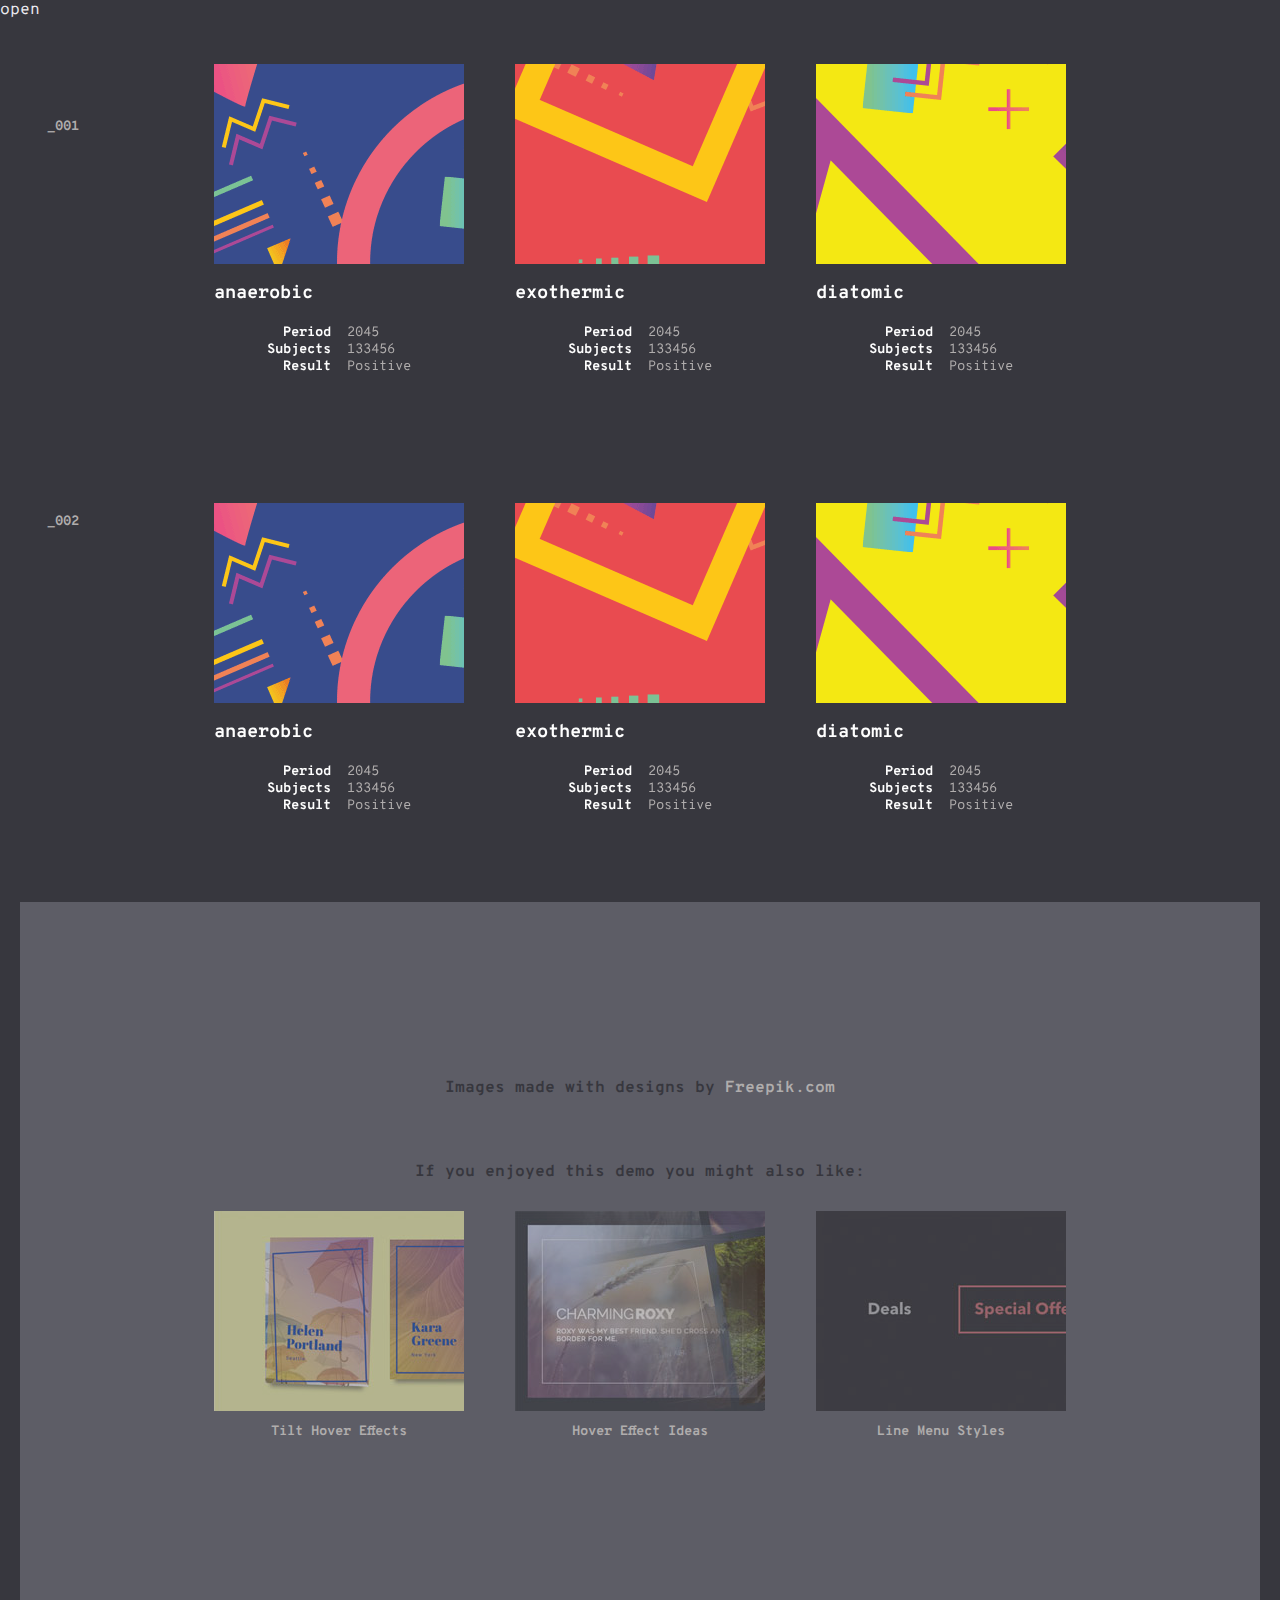
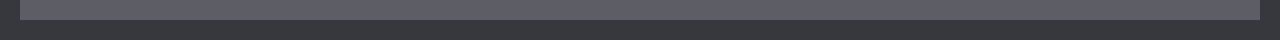
==== commit ab1ff189: "new template" ====
--- a/index.html
+++ b/index.html
@@ -1,299 +1,240 @@
-<!doctype html>
-<!--[if lt IE 7]>      <html class="no-js lt-ie9 lt-ie8 lt-ie7" lang=""> <![endif]-->
-<!--[if IE 7]>         <html class="no-js lt-ie9 lt-ie8" lang=""> <![endif]-->
-<!--[if IE 8]>         <html class="no-js lt-ie9" lang=""> <![endif]-->
-<!--[if gt IE 8]><!--> <html class="no-js" lang=""> <!--<![endif]-->
-    <head>
-        <meta charset="utf-8">
-        <meta http-equiv="X-UA-Compatible" content="IE=edge,chrome=1">
-        <title>DHWANI</title>
-        <meta name="description" content="">
-        <meta name="viewport" content="width=device-width, initial-scale=1">
-        <link rel="apple-touch-icon" href="apple-touch-icon.png">
-
-        <link rel="stylesheet" href="assets/css/bootstrap.min.css">
-        <!--        <link rel="stylesheet" href="assets/css/bootstrap-theme.min.css">-->
-
-
-        <!--For Plugins external css-->
-        <link rel="stylesheet" href="assets/css/plugins.css" />
-		<link rel="stylesheet" href="assets/css/magnific-popup.css">
-
-        <link rel="stylesheet" href="assets/css/nexa-web-font.css" />
-        <link rel="stylesheet" href="assets/css/opensans-web-font.css" />
-
-        <!--Theme custom css -->
-        <link rel="stylesheet" href="assets/css/style.css">
-
-        <!--Theme Responsive css-->
-        <link rel="stylesheet" href="assets/css/responsive.css" />
-
-        <script src="assets/js/vendor/modernizr-2.8.3-respond-1.4.2.min.js"></script>
-    </head>
-    <body>
-        <!--[if lt IE 8]>
-            <p class="browserupgrade">You are using an <strong>outdated</strong> browser. Please <a href="http://browsehappy.com/">upgrade your browser</a> to improve your experience.</p>
-        <![endif]-->
-
-		<div class='preloader'><div class='loaded'>&nbsp;</div></div>
-
-        <nav class="navbar navbar-default navbar-fixed-top">
-            <div class="container">
-                <!-- Brand and toggle get grouped for better mobile display -->
-                <div class="navbar-header">
-                    <button type="button" class="navbar-toggle collapsed" data-toggle="collapse" data-target="#bs-example-navbar-collapse-1" aria-expanded="false">
-                        <span class="sr-only">Toggle navigation</span>
-                        <span class="icon-bar"></span>
-                        <span class="icon-bar"></span>
-                        <span class="icon-bar"></span>
-                    </button>
-
-                </div>
-
-                <!-- Collect the nav links, forms, and other content for toggling -->
-                <div class="collapse navbar-collapse" id="bs-example-navbar-collapse-1">
-                    <ul class="nav navbar-nav navbar-right">
-                        <li class="active"><a href="#home">Home</a></li>
-                        <li><a href="#about">About Me</a></li>
-                        <li><a href="#portfolio">Portfolio</a></li>
-                        <li><a href="#contact">Contact</a></li>
-                    </ul>
-                </div><!-- /.navbar-collapse -->
-            </div><!-- /.container-fluid -->
-        </nav>
-
-        <!--Home page style-->
-        <header id="home" class="home">
-			<div class="overlay sections">
-				<div class="container">
-
-					<div class="row">
-						<div class="wrapper">
-							<div class="col-md-6 col-md-offset-3">
-
-								<div class="home-details text-center">
-
-									<div class="logo">
-										<img src="Logo/Logo.png" kalt="Logo Image" />
-									</div>
-
-									<div class="home-title">
-										<h1><span>DHWANI</span></h1>
-									</div>
-
-									<div class="scroll-down">
-										<h5>Scroll down to see more</h5>
-										<a href="#about"><i class="fa fa-angle-double-down"></i></a>
-									</div>
-
-								</div>
-
-							</div>
-						</div>
-					</div>
+<!DOCTYPE html>
+<html lang="en" class="no-js">
+	<head>
+		<meta charset="UTF-8" />
+		<meta name="viewport" content="width=device-width, initial-scale=1">
+		<title>Dhwani 18 Sponsorship</title>
+		<meta name="description" content="Dhwani Sponsorship" />
+		<meta name="keywords" content="Why sponsor,Dhwani,Dhwani'17" />
+		
+		<link rel="shortcut icon" href="favicon.ico">
+		<link href="https://fonts.googleapis.com/css?family=Overpass+Mono:400,700" rel="stylesheet">
+		<link rel="stylesheet" type="text/css" href="css/normalize.css" />
+		<link rel="stylesheet" type="text/css" href="css/demo.css" />
+		
+	</head>
+	<body>
+		
+		<main>
+			<div id="mySidenav" class="sidenav">
+  			<a href="javascript:void(0)" class="closebtn" onclick="closeNav()">&times;</a>
+  			<a href="#">About</a>
+  			<a href="#">Services</a>
+  			<a href="#">Clients</a>
+  			<a href="#">Contact</a>
+			</div>
+			<span onclick="openNav()">open</span>
+			<div class="message-mobile">Best viewed on desktop.</div>
+			<div id="main">
+			<section class="content">
+				<h2 class="content__title">_001</h2>
+				<div class="grid grid--effect-vega">
+					<a href="#" class="grid__item grid__item--c1">
+						<div class="stack">
+							<div class="stack__deco"></div>
+							<div class="stack__deco"></div>
+							<div class="stack__deco"></div>
+							<div class="stack__deco"></div>
+							<div class="stack__figure">
+								<img class="stack__img" src="img/1.png" alt="Image"/>
+							</div>
+						</div>
+						<div class="grid__item-caption">
+							<h3 class="grid__item-title">anaerobic</h3>
+							<div class="column column--left">
+								<span class="column__text">Period</span>
+								<span class="column__text">Subjects</span>
+								<span class="column__text">Result</span>
+							</div>
+							<div class="column column--right">
+								<span class="column__text">2045</span>
+								<span class="column__text">133456</span>
+								<span class="column__text">Positive</span>
+							</div>
+						</div>
+					</a>
+					<a href="#" class="grid__item grid__item--c2">
+						<div class="stack">
+							<div class="stack__deco"></div>
+							<div class="stack__deco"></div>
+							<div class="stack__deco"></div>
+							<div class="stack__deco"></div>
+							<div class="stack__figure">
+								<img class="stack__img" src="img/2.png" alt="Image"/>
+							</div>
+						</div>
+						<div class="grid__item-caption">
+							<h3 class="grid__item-title">exothermic</h3>
+							<div class="column column--left">
+								<span class="column__text">Period</span>
+								<span class="column__text">Subjects</span>
+								<span class="column__text">Result</span>
+							</div>
+							<div class="column column--right">
+								<span class="column__text">2045</span>
+								<span class="column__text">133456</span>
+								<span class="column__text">Positive</span>
+							</div>
+						</div>
+					</a>
+					<a href="#" class="grid__item grid__item--c3">
+						<div class="stack">
+							<div class="stack__deco"></div>
+							<div class="stack__deco"></div>
+							<div class="stack__deco"></div>
+							<div class="stack__deco"></div>
+							<div class="stack__figure">
+								<img class="stack__img" src="img/3.png" alt="Image"/>
+							</div>
+						</div>
+						<div class="grid__item-caption">
+							<h3 class="grid__item-title">diatomic</h3>
+							<div class="column column--left">
+								<span class="column__text">Period</span>
+								<span class="column__text">Subjects</span>
+								<span class="column__text">Result</span>
+							</div>
+							<div class="column column--right">
+								<span class="column__text">2045</span>
+								<span class="column__text">133456</span>
+								<span class="column__text">Positive</span>
+							</div>
+						</div>
+					</a>
 				</div>
-			</div>
-        </header>
-
-        <!-- Sections -->
-        <section id="about" class="about sections">
-            <div class="container">
-
-                <!-- Example row of columns -->
-                <div class="row">
-                    <div class="wrapper">
-
-                    	<div class="col-md-6">
-                    		<div class="about-photo">
-								<img src="assets/images/about.jpg" alt="About Image" />
-							</div>
-                    	</div>
-
-						<div class="col-md-6">
-                    		<div class="heading about-content">
-								<h3>About Me</h3>
-								<p>Lorem ipsum dolor sit amet, consectetur adipiscing elit, sed do eiusmod tempor incididunt ut labore et dolore magna aliqua. Ut enim ad minim veniam, quis nostrud exercitation ullamco laboris nisi ut aliquip ex ea commodo consequat.</p>
-								<p>Duis aute irure dolor in reprehenderit in voluptate velit esse cillum dolore eu fugiat nulla pariatur.</p>
-								<div class="signature">
-									<img src="assets/images/singnature.png" alt="signature" />
-								</div>
-							</div>
-                    	</div>
-
-
-
-                    </div>
-                </div>
-
-				<div class="scroll-down">
-					<h5>keep scrolling, there is still more to come.</h5>
-					<a href="#portfolio"><i class="fa fa-angle-double-down"></i></a>
+			</section>
+			<section class="content">
+				<h2 class="content__title">_002</h2>
+				<div class="grid grid--effect-castor">
+					<a href="#" class="grid__item grid__item--c1">
+						<div class="stack">
+							<div class="stack__deco"></div>
+							<div class="stack__deco"></div>
+							<div class="stack__deco"></div>
+							<div class="stack__deco"></div>
+							<div class="stack__figure">
+								<img class="stack__img" src="img/1.png" alt="Image"/>
+							</div>
+						</div>
+						<div class="grid__item-caption">
+							<h3 class="grid__item-title">anaerobic</h3>
+							<div class="column column--left">
+								<span class="column__text">Period</span>
+								<span class="column__text">Subjects</span>
+								<span class="column__text">Result</span>
+							</div>
+							<div class="column column--right">
+								<span class="column__text">2045</span>
+								<span class="column__text">133456</span>
+								<span class="column__text">Positive</span>
+							</div>
+						</div>
+					</a>
+					<a href="#" class="grid__item grid__item--c2">
+						<div class="stack">
+							<div class="stack__deco"></div>
+							<div class="stack__deco"></div>
+							<div class="stack__deco"></div>
+							<div class="stack__deco"></div>
+							<div class="stack__figure">
+								<img class="stack__img" src="img/2.png" alt="Image"/>
+							</div>
+						</div>
+						<div class="grid__item-caption">
+							<h3 class="grid__item-title">exothermic</h3>
+							<div class="column column--left">
+								<span class="column__text">Period</span>
+								<span class="column__text">Subjects</span>
+								<span class="column__text">Result</span>
+							</div>
+							<div class="column column--right">
+								<span class="column__text">2045</span>
+								<span class="column__text">133456</span>
+								<span class="column__text">Positive</span>
+							</div>
+						</div>
+					</a>
+					<a href="#" class="grid__item grid__item--c3">
+						<div class="stack">
+							<div class="stack__deco"></div>
+							<div class="stack__deco"></div>
+							<div class="stack__deco"></div>
+							<div class="stack__deco"></div>
+							<div class="stack__figure">
+								<img class="stack__img" src="img/3.png" alt="Image"/>
+							</div>
+						</div>
+						<div class="grid__item-caption">
+							<h3 class="grid__item-title">diatomic</h3>
+							<div class="column column--left">
+								<span class="column__text">Period</span>
+								<span class="column__text">Subjects</span>
+								<span class="column__text">Result</span>
+							</div>
+							<div class="column column--right">
+								<span class="column__text">2045</span>
+								<span class="column__text">133456</span>
+								<span class="column__text">Positive</span>
+							</div>
+						</div>
+					</a>
 				</div>
-
-            </div> <!-- /container -->
-        </section>
-
-
-		<!-- Sections -->
-        <section id="portfolio" class="portfolio">
-			<div class="overlay sections">
-				<div class="container">
-
-					<div class="heading text-center">
-						<div class="title">
-							<h3>Portfolio</h3>
-						</div>
-					</div>
-
-					<!-- Example row of columns -->
-
-					<div class="row">
-						<div class="portfolio-wrapper">
-							<div class="portfolio-item">
-
-								<div class="portfolio-details">
-									<a href="assets/images/portfolio/1.png" class="portfolio-img"><img src="assets/images/portfolio/1.png" alt="Portfolio" /></a>
-								</div>
-
-							</div>
-
-							<div class="portfolio-item">
-
-								<div class="portfolio-details">
-									<a href="assets/images/portfolio/2.png" class="portfolio-img"><img src="assets/images/portfolio/2.png" alt="Portfolio" /></a>
-								</div>
-
-							</div>
-
-							<div class="portfolio-item">
-
-								<div class="portfolio-details">
-									<a href="assets/images/portfolio/3.png" class="portfolio-img"><img src="assets/images/portfolio/3.png" alt="Portfolio" /></a>
-								</div>
-
-							</div>
-
-							<div class="portfolio-item">
-
-								<div class="portfolio-details">
-									<a href="assets/images/portfolio/4.png" class="portfolio-img"><img src="assets/images/portfolio/4.png" alt="Portfolio" /></a>
-								</div>
-
-							</div>
-
-							<div class="portfolio-item">
-
-								<div class="portfolio-details">
-									<a href="assets/images/portfolio/5.png" class="portfolio-img"><img src="assets/images/portfolio/5.png" alt="Portfolio" /></a>
-								</div>
-
-							</div>
-
-							<div class="portfolio-item">
-
-								<div class="portfolio-details">
-									<a href="assets/images/portfolio/6.png" class="portfolio-img"><img src="assets/images/portfolio/6.png" alt="Portfolio" /></a>
-								</div>
-
-							</div>
-							<div class="portfolio-item">
-
-								<div class="portfolio-details">
-									<a href="assets/images/portfolio/7.png" class="portfolio-img"><img src="assets/images/portfolio/7.png" alt="Portfolio" /></a>
-								</div>
-
-							</div>
-							<div class="portfolio-item">
-
-								<div class="portfolio-details">
-									<a href="assets/images/portfolio/8.png" class="portfolio-img"><img src="assets/images/portfolio/8.png" alt="Portfolio" /></a>
-								</div>
-
-							</div>
-							<div class="portfolio-item">
-
-								<div class="portfolio-details">
-									<a href="assets/images/portfolio/9.png" class="portfolio-img"><img src="assets/images/portfolio/9.png" alt="Portfolio" /></a>
-								</div>
-
-							</div>
-							<div class="portfolio-item">
-
-								<div class="portfolio-details">
-									<a href="assets/images/portfolio/10.png" class="portfolio-img"><img src="assets/images/portfolio/10.png" alt="Portfolio" /></a>
-								</div>
-
-							</div>
-
-
-							<div class="scroll-down">
-								<h5>Do you want to see it with your own eyes? Scroll!</h5>
-								<a href="#contact"><i class="fa fa-angle-double-down"></i></a>
-							</div>
-
-						</div>
-					</div>
-				</div> <!-- /container -->
-			</div>
-        </section>
-
-		<section id="contact" class="contact sections">
-			<div class="container">
-				<div class="row">
-					<div class="col-md-6 col-md-offset-3">
-						<div class="contact-details text-center">
-
-							<div class="contact-category">
-								<div class="mail">
-									<h4>Mail :</h4>
-									<h2>Jason@wood.com</h2>
-								</div>
-							</div>
-
-							<div class="contact-category">
-								<div class="phone">
-									<h4>Phone :</h4>
-									<h5>00 11 22 33 44 55 66</h5>
-								</div>
-							</div>
-
-							<div class="contact-category">
-								<div class="social">
-									<h4>Social Media :</h4>
-									<a href="#"><i class="fa fa-facebook"></i></a>
-									<a href="#"><i class="fa fa-twitter"></i></a>
-									<a href="#"><i class="fa fa-instagram"></i></a>
-								</div>
-							</div>
-
-						</div>
-					</div>
-				</div>
-			</div>
-		</section>
-
-
-        <!--Footer-->
-        <footer id="footer" class="footer">
-            <div class="container">
-            	<div class="row">
-            		<div class="col-md-12">
-            			<div class="copyright text-center">
-            				<p>Made with <i class="fa fa-heart"></i> by <a target="_blank" href="http://bootstrapthemes.co"> Bootstrap Themes </a>2016. All rights reserved.</p>
-            			</div>
-            		</div>
-            	</div>
-            </div>
-        </footer>
-
-
-        <script src="assets/js/vendor/jquery-1.11.2.min.js"></script>
-        <script src="assets/js/vendor/bootstrap.min.js"></script>
-
-        <script src="assets/js/plugins.js"></script>
-		<script src="assets/js/jquery.magnific-popup.js"></script>
-
-
-        <script src="assets/js/main.js"></script>
-    </body>
+			</section>
+			
+			<!-- Related demos -->
+			<section class="content content--related">
+				<p>Images made with designs by <a href="http://www.freepik.com/free-vector/new-year-party-brochure-with-colorful-geometric-shapes_997206.htm">Freepik.com</a></p>
+				<p>If you enjoyed this demo you might also like:</p>
+				<a class="media-item" href="https://tympanus.net/Development/TiltHoverEffects/">
+					<img class="media-item__img" src="img/related/TiltHoverEffects.jpg">
+					<h3 class="media-item__title">Tilt Hover Effects</h3>
+				</a>
+				<a class="media-item" href="https://tympanus.net/Development/HoverEffectIdeas/">
+					<img class="media-item__img" src="img/related/HoverEffectIdeas.jpg">
+					<h3 class="media-item__title">Hover Effect Ideas</h3>
+				</a>
+				<a class="media-item" href="https://tympanus.net/Development/LineMenuStyles/">
+					<img class="media-item__img" src="img/related/LineMenuStyles.jpg">
+					<h3 class="media-item__title">Line Menu Styles</h3>
+				</a>
+			</section>
+		</div>
+		</main>
+		<script src="js/anime.min.js"></script>
+		<script src="js/main.js"></script>
+		<script>
+		(function() {
+			[].slice.call(document.querySelectorAll('.grid--effect-vega > .grid__item')).forEach(function(stackEl) {
+				new VegaFx(stackEl);
+			});
+			[].slice.call(document.querySelectorAll('.grid--effect-castor > .grid__item')).forEach(function(stackEl) {
+				new CastorFx(stackEl);
+			});
+			[].slice.call(document.querySelectorAll('.grid--effect-hamal > .grid__item')).forEach(function(stackEl) {
+				new HamalFx(stackEl);
+			});
+			[].slice.call(document.querySelectorAll('.grid--effect-polaris > .grid__item')).forEach(function(stackEl) {
+				new PolarisFx(stackEl);
+			});
+			[].slice.call(document.querySelectorAll('.grid--effect-alphard > .grid__item')).forEach(function(stackEl) {
+				new AlphardFx(stackEl);
+			});
+			[].slice.call(document.querySelectorAll('.grid--effect-altair > .grid__item')).forEach(function(stackEl) {
+				new AltairFx(stackEl);
+			});
+			[].slice.call(document.querySelectorAll('.grid--effect-rigel > .grid__item')).forEach(function(stackEl) {
+				new RigelFx(stackEl);
+			});
+			[].slice.call(document.querySelectorAll('.grid--effect-canopus > .grid__item')).forEach(function(stackEl) {
+				new CanopusFx(stackEl);
+			});
+			[].slice.call(document.querySelectorAll('.grid--effect-pollux > .grid__item')).forEach(function(stackEl) {
+				new PolluxFx(stackEl);
+			});
+			[].slice.call(document.querySelectorAll('.grid--effect-deneb > .grid__item')).forEach(function(stackEl) {
+				new DenebFx(stackEl);
+			});
+		})();
+		</script>
+	</body>
 </html>
--- a/css/demo.css
+++ b/css/demo.css
@@ -0,0 +1,522 @@
+*,
+*::after,
+*::before {
+	-webkit-box-sizing: border-box;
+	box-sizing: border-box;
+}
+
+body {
+	font-family: 'Overpass Mono', monospace;
+	color: #edecf2;
+	background: #37373e;
+	-webkit-font-smoothing: antialiased;
+	-moz-osx-font-smoothing: grayscale;
+}
+
+a {
+	text-decoration: none;
+	color: #ff3d53;
+	outline: none;
+	transition: color 0.2s;
+}
+
+a:hover,
+a:focus {
+	color: #fff;
+}
+
+.hidden {
+	position: absolute;
+	overflow: hidden;
+	width: 0;
+	height: 0;
+	pointer-events: none;
+}
+
+/* Icons */
+.icon {
+	display: block;
+	width: 1.5em;
+	height: 1.5em;
+	margin: 0 auto;
+	fill: currentColor;
+}
+
+.message-mobile {
+	font-size: 0.85em;
+	display: none;
+	width: 100%;
+	padding: 0.5em;
+	text-align: center;
+	background: #ff3d53;
+}
+
+/* Header */
+.codrops-header {
+	display: flex;
+	flex-direction: row;
+	flex-wrap: wrap;
+	align-items: center;
+	width: 100%;
+	padding: 1.5em 1.5em 4em;
+	text-align: left;
+}
+
+.codrops-header__title {
+	font-size: 1.15em;
+	margin: 0;
+	padding: 0 0.5em;
+}
+
+.codrops-header__tagline {
+	font-size: 0.85em;
+	width: 100%;
+	margin: 0;
+	color: #b0adad;
+}
+
+.codrops-header__tagline::before {
+	content: '> ';
+}
+
+.github {
+	font-size: 0.85em;
+	font-weight: bold;
+	margin: 0 0 0 auto;
+}
+
+/* Top Navigation Style */
+.codrops-links {
+	position: relative;
+	display: flex;
+	justify-content: center;
+	text-align: center;
+	white-space: nowrap;
+}
+
+.codrops-links::after {
+	content: '';
+	position: absolute;
+	top: 20%;
+	left: 50%;
+	width: 1px;
+	height: 60%;
+	background: #b0adad;
+	transform: rotate3d(0, 0, 1, 22.5deg);
+}
+
+.codrops-icon {
+	display: inline-block;
+	margin: 0.25em 0 0.25em 0.25em;
+	padding: 0.35em 0 0.35em 0.35em;
+}
+
+.codrops-icon:first-child {
+	margin: 0.25em 0.25em 0.25em 0;
+	padding: 0.35em 0.35em 0.35em 0;
+}
+
+/* Content */
+.content {
+	position: relative;
+	display: flex;
+	flex-wrap: wrap;
+	align-items: center;
+	padding: 0 0 1em;
+}
+
+.content:not(:first-child) {
+	padding: 4em 0;
+}
+
+.content.content--padded {
+	padding: 4em 0 8em;
+}
+
+.content__title {
+	font-size: 0.85em;
+	position: absolute;
+	top: 18%;
+	left: 2em;
+	width: 5em;
+	margin: 0.75em 0;
+	color: #b0adad;
+}
+
+/* Grid */
+.grid {
+	position: relative;
+	display: flex;
+	flex-wrap: wrap;
+	justify-content: center;
+	align-items: center;
+	width: 100%;
+	padding: 0 7em;
+	perspective: 800px;
+	perspective-origin: 50% 100%;
+}
+
+.grid__item {
+	position: relative;
+	display: block;
+	flex: none;
+	width: 250px;
+	margin: 1.5em 2vw;
+	cursor: default;
+	transform-style: preserve-3d;
+}
+
+.grid__item:hover,
+.grid__item:focus {
+	outline: none;
+}
+
+.grid__item--c1,
+.grid__item--c1:hover,
+.grid__item--c1:focus {
+	color: #52649e;
+}
+
+.grid__item--c2,
+.grid__item--c2:hover,
+.grid__item--c2:focus {
+	color: #ee7074;
+}
+
+.grid__item--c3,
+.grid__item--c3:hover,
+.grid__item--c3:focus {
+	color: #f7f295;
+}
+
+.stack {
+	position: relative;
+	width: 100%;
+	height: 200px;
+	transform-style: preserve-3d;
+}
+
+.stack__deco {
+	position: absolute;
+	top: 0;
+	left: 0;
+	width: 100%;
+	height: 100%;
+	background-color: currentColor;
+	transform-origin: 50% 100%;
+}
+
+.stack__deco:first-child {
+	opacity: 0.2;
+}
+
+.stack__deco:nth-child(2) {
+	opacity: 0.4;
+}
+
+.stack__deco:nth-child(3) {
+	opacity: 0.6;
+}
+
+.stack__deco:nth-child(4) {
+	opacity: 0.8;
+}
+
+.stack__figure {
+	position: relative;
+	display: flex;
+	justify-content: center;
+	align-items: center;
+	overflow: hidden;
+	width: 100%;
+	height: 100%;
+	cursor: pointer;
+	transform-origin: 50% 100%;
+}
+
+.stack__img {
+	position: relative;
+	display: block;
+	flex: none;
+}
+
+.grid__item-caption {
+	position: relative;
+	display: flex;
+	flex-wrap: wrap;
+	width: 100%;
+	transform-style: preserve-3d;
+}
+
+.grid__item-title {
+	font-size: 1.15em;
+	width: 100%;
+	margin: 1em 0;
+	text-align: left;
+	color: #fff;
+}
+
+.column {
+	width: 50%;
+	padding: 0 0.5em;
+	opacity: 0;
+}
+
+.column--left {
+	text-align: right;
+}
+
+.column--right {
+	text-align: left;
+}
+
+.column__text {
+	font-size: 0.85em;
+	display: block;
+	color: #fff;
+}
+
+.column--left .column__text {
+	font-weight: bold;
+}
+
+.column--right .column__text {
+	color: #b0adad;
+}
+
+/* Individual effects */
+
+/* Vega */
+.grid--effect-vega .column {
+	opacity: 1;
+}
+
+/* Castor */
+.grid--effect-castor .stack__figure,
+.grid--effect-castor .stack__deco {
+	transform-origin: 50% 50%;
+}
+
+.grid--effect-castor .column {
+	opacity: 1;
+}
+
+/* Hamal */
+.grid--effect-hamal {
+	perspective: none;
+}
+
+.grid--effect-hamal .column {
+	opacity: 1;
+}
+
+/* polaris */
+.grid--effect-polaris {
+	perspective-origin: 100% -100%;
+}
+
+.grid--effect-polaris .column {
+	opacity: 1;
+}
+
+/* Alphard */
+.grid--effect-alphard {
+	perspective: none;
+}
+
+.grid--effect-alphard .column {
+	opacity: 1;
+}
+
+.grid--effect-alphard .stack__figure,
+.grid--effect-alphard .stack__deco {
+	transform-origin: 50% 150%;
+}
+
+/* Altair */
+.grid--effect-altair {
+	perspective-origin: 50% -50%;
+}
+
+.grid--effect-altair .column {
+	opacity: 1;
+}
+
+.grid--effect-altair .stack__figure,
+.grid--effect-altair .stack__deco {
+	transform-origin: 50% 100%;
+}
+
+/* rigel */
+.grid--effect-rigel {
+	perspective-origin: 50% 100%;
+}
+
+.grid--effect-rigel .column {
+	opacity: 1;
+}
+
+/* Canopus */
+.grid--effect-canopus {
+	perspective-origin: 50% 0%;
+}
+
+.grid--effect-canopus .column {
+	opacity: 1;
+}
+
+.grid--effect-canopus .stack__figure,
+.grid--effect-canopus .stack__deco {
+	transform-origin: 50% 100%;
+}
+
+/* pollux */
+.grid--effect-pollux {
+	perspective: 1000px;
+	perspective-origin: 50% -70%;
+}
+
+.grid--effect-pollux .column {
+	opacity: 1;
+}
+
+.grid--effect-pollux .stack__figure,
+.grid--effect-pollux .stack__deco {
+	transform-origin: 50% 50%;
+}
+
+.grid--effect-pollux .grid__item-caption > .grid__item-title {
+	transform-origin: 50% -200%;
+}
+
+/* deneb */
+.grid--effect-deneb {
+	perspective: none;
+}
+
+.grid--effect-deneb .stack__figure,
+.grid--effect-deneb .stack__deco {
+	transform-origin: 50% 50%;
+}
+
+.grid--effect-deneb .grid__item-caption > .column {
+	transform-origin: 50% -200%;
+}
+
+/* Related demos */
+.content.content--related {
+	font-weight: bold;
+	justify-content: center;
+	min-height: 0;
+	padding-bottom: 10em;
+	text-align: center;
+	background: #5d5d66;
+}
+
+.content--related a {
+	color: #b0adad;
+}
+
+.content--related a:hover,
+.content--related a:focus {
+	color: #fff;
+}
+
+.content--related p:first-child {
+	padding: 6em 0 2em;
+}
+
+.content--related p {
+	width: 100%;
+	color: #37373e;
+}
+
+.media-item {
+	font-size: 0.85em;
+	display: inline-block;
+	padding: 1em 2vw;
+	vertical-align: top;
+	transition: color 0.3s;
+}
+
+.media-item__img {
+	max-width: 100%;
+	opacity: 0.6;
+	transition: opacity 0.3s;
+}
+
+.media-item:hover .media-item__img,
+.media-item:focus .media-item__img {
+	opacity: 1;
+}
+
+.media-item__title {
+	font-size: 1em;
+	margin: 0;
+	padding: 0.5em;
+}
+
+@media screen and (max-width: 42em) {
+	.codrops-header {
+		display: block;
+		text-align: center;
+	}
+	.github {
+		width: 100%;
+		margin: 0;
+		padding: 0.5em 0;
+	}
+	.message-mobile {
+		display: block;
+	}
+}
+
+
+.sidenav {
+    height: 100%; /* 100% Full-height */
+    width: 0; /* 0 width - change this with JavaScript */
+    position: fixed; /* Stay in place */
+    z-index: 1; /* Stay on top */
+    top: 0;
+    left: 0;
+    background-color: #111; /* Black*/
+    overflow-x: hidden; /* Disable horizontal scroll */
+    padding-top: 60px; /* Place content 60px from the top */
+    transition: 0.5s; /* 0.5 second transition effect to slide in the sidenav */
+}
+
+/* The navigation menu links */
+.sidenav a {
+    padding: 8px 8px 8px 32px;
+    text-decoration: none;
+    font-size: 25px;
+    color: #818181;
+    display: block;
+    transition: 0.3s
+}
+
+/* When you mouse over the navigation links, change their color */
+.sidenav a:hover, .offcanvas a:focus{
+    color: #f1f1f1;
+}
+
+/* Position and style the close button (top right corner) */
+.sidenav .closebtn {
+    position: absolute;
+    top: 0;
+    right: 25px;
+    font-size: 36px;
+    margin-left: 50px;
+}
+
+/* Style page content - use this if you want to push the page content to the right when you open the side navigation */
+#main {
+    transition: margin-left .5s;
+    padding: 20px;
+}
+
+/* On smaller screens, where height is less than 450px, change the style of the sidenav (less padding and a smaller font size) */
+@media screen and (max-height: 450px) {
+    .sidenav {padding-top: 15px;}
+    .sidenav a {font-size: 18px;}
+}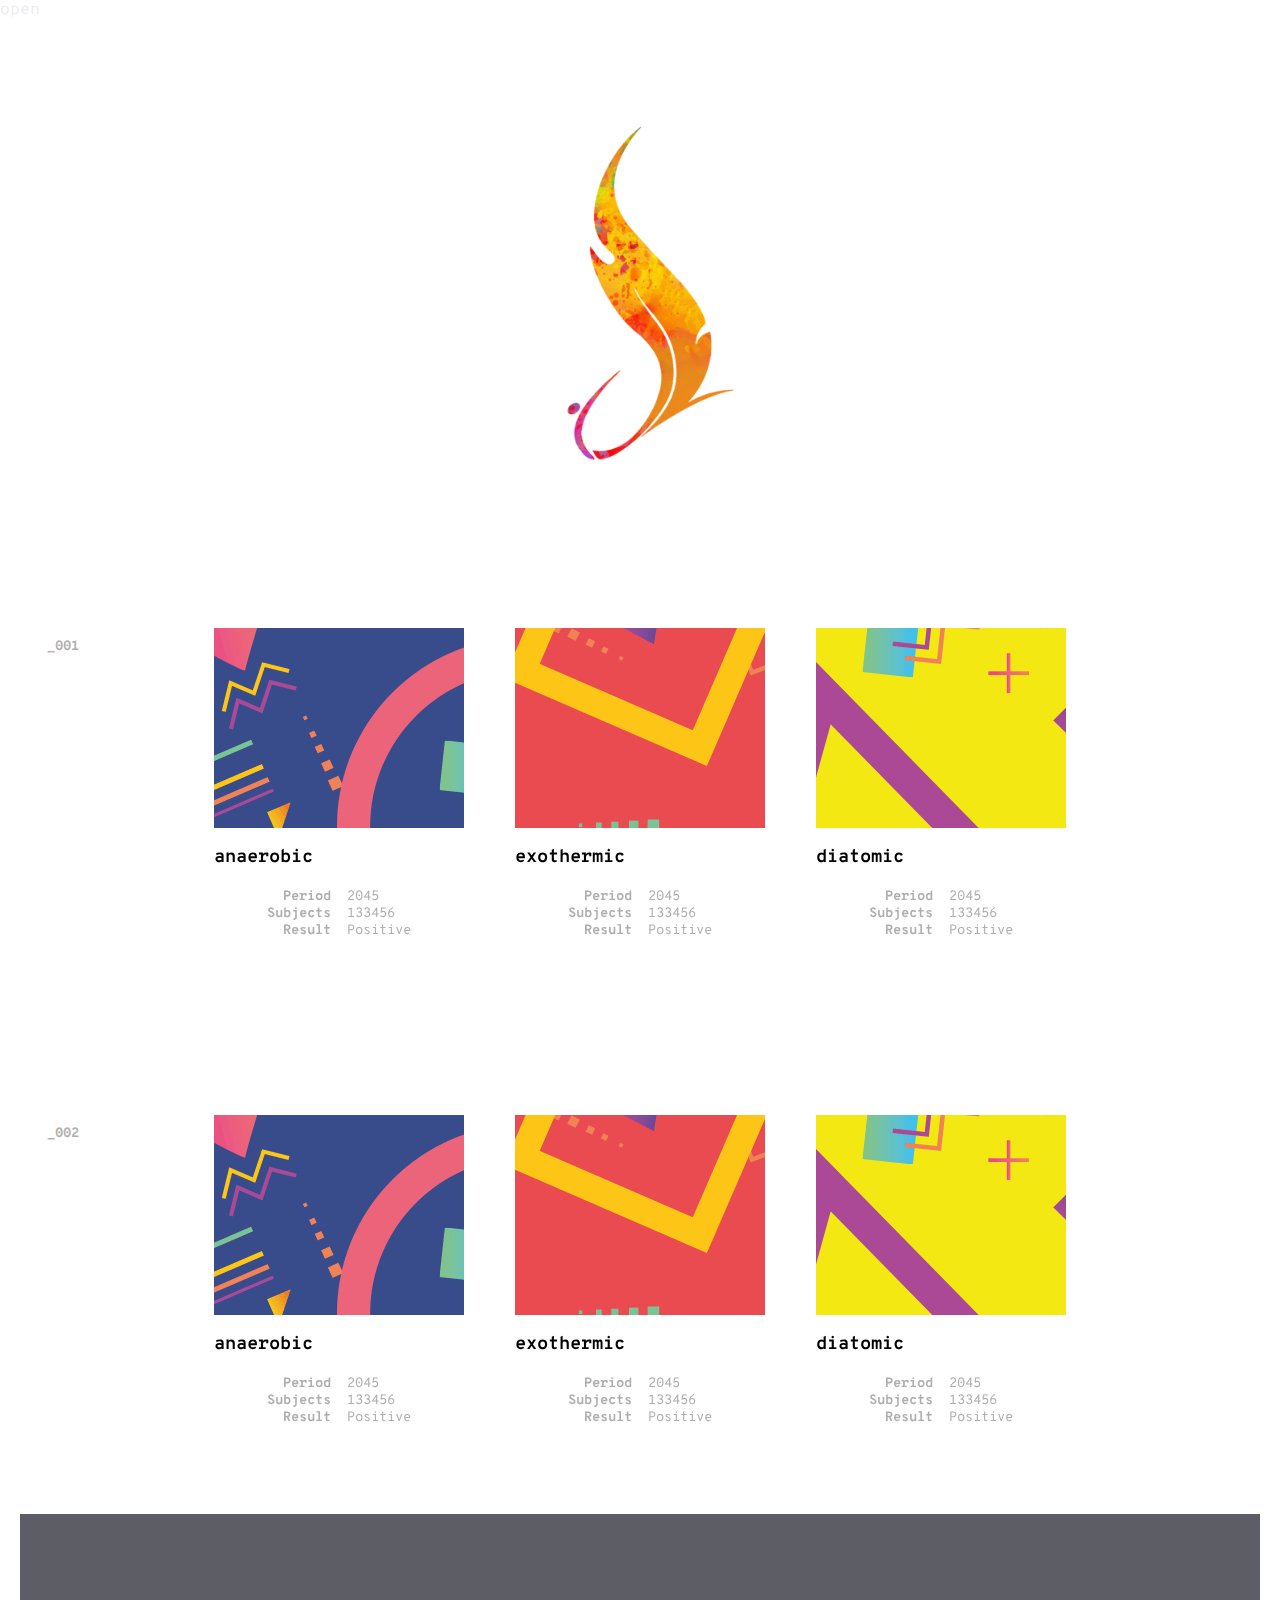
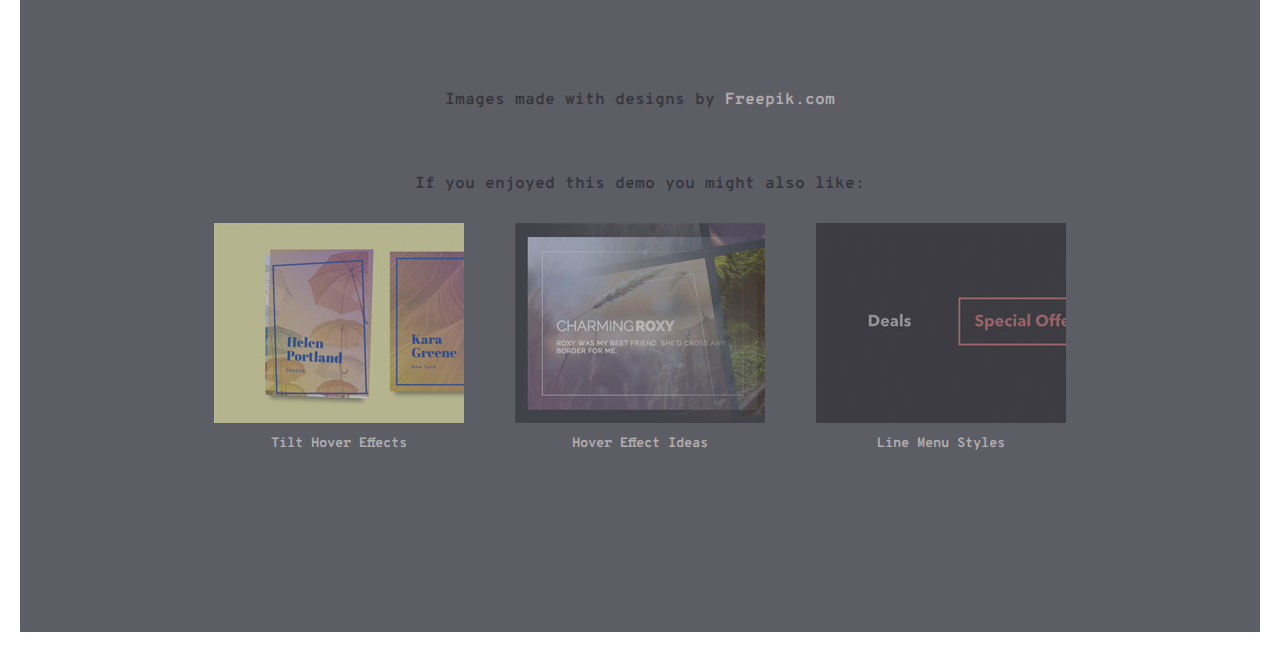
==== commit ac5f1539: "added logo" ====
--- a/index.html
+++ b/index.html
@@ -26,6 +26,10 @@
 			<span onclick="openNav()">open</span>
 			<div class="message-mobile">Best viewed on desktop.</div>
 			<div id="main">
+				<div class="WelcomeText">
+					<img src="Logo/Logo.png">
+
+				</div>
 			<section class="content">
 				<h2 class="content__title">_001</h2>
 				<div class="grid grid--effect-vega">
--- a/css/demo.css
+++ b/css/demo.css
@@ -8,7 +8,7 @@
 body {
 	font-family: 'Overpass Mono', monospace;
 	color: #edecf2;
-	background: #37373e;
+	background: white;
 	-webkit-font-smoothing: antialiased;
 	-moz-osx-font-smoothing: grayscale;
 }
@@ -253,7 +253,7 @@
 	width: 100%;
 	margin: 1em 0;
 	text-align: left;
-	color: #fff;
+	color: #000;
 }
 
 .column {
@@ -273,7 +273,7 @@
 .column__text {
 	font-size: 0.85em;
 	display: block;
-	color: #fff;
+	color: #b0adad;
 }
 
 .column--left .column__text {
@@ -519,4 +519,10 @@
 @media screen and (max-height: 450px) {
     .sidenav {padding-top: 15px;}
     .sidenav a {font-size: 18px;}
+}
+
+.WelcomeText img{
+	width: 500px;
+	display: block;
+	margin:auto;
 }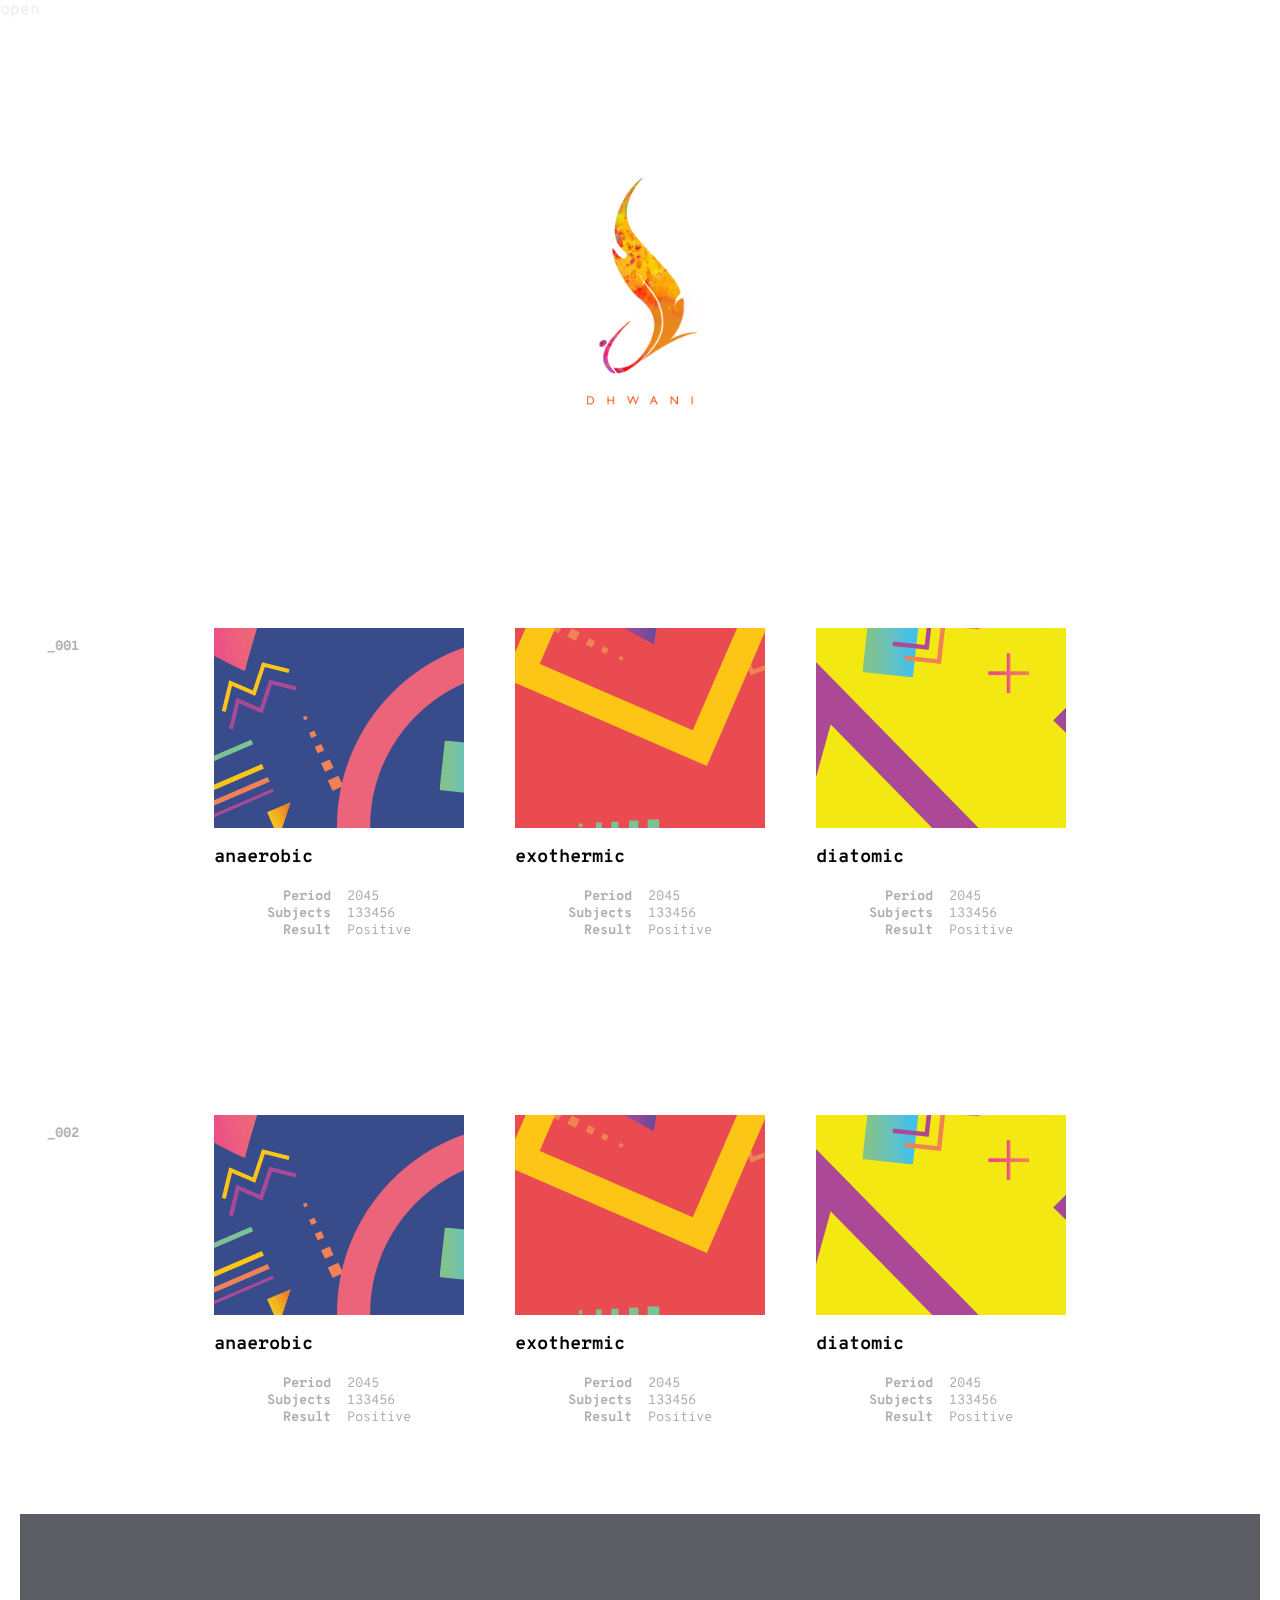
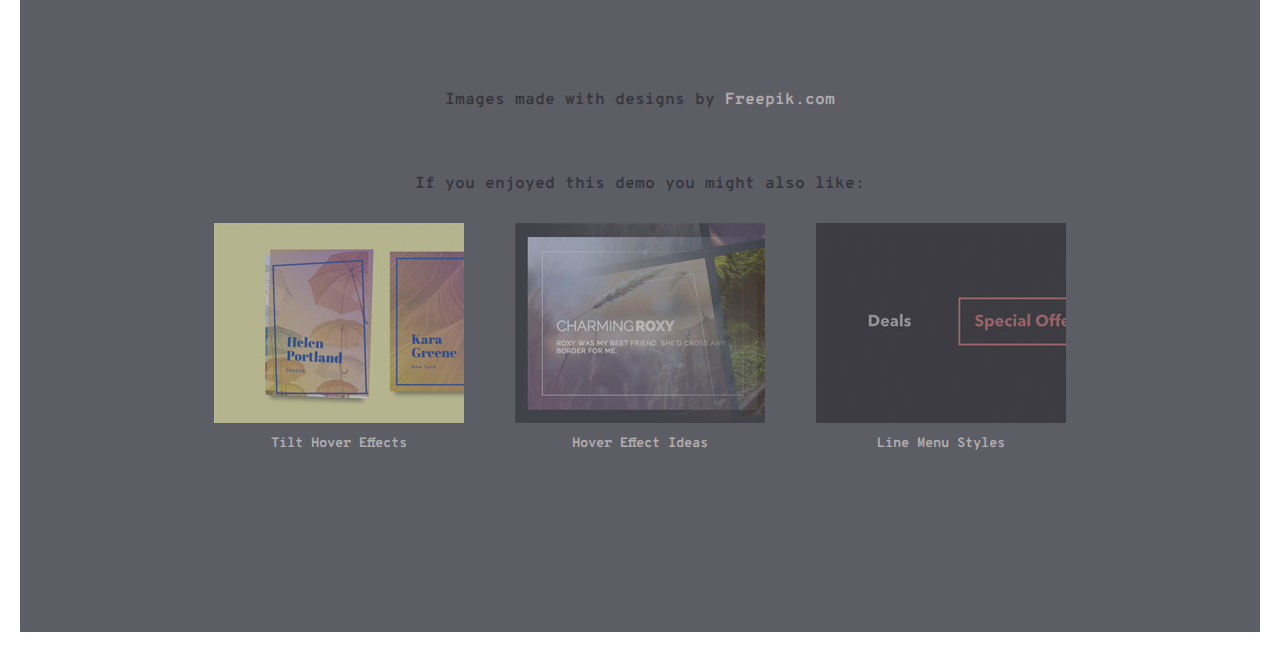
==== commit 704a73e0: "changed logo" ====
--- a/index.html
+++ b/index.html
@@ -27,9 +27,10 @@
 			<div class="message-mobile">Best viewed on desktop.</div>
 			<div id="main">
 				<div class="WelcomeText">
-					<img src="Logo/Logo.png">
+					<img src="Logo/logo2.jpg">
 
 				</div>
+
 			<section class="content">
 				<h2 class="content__title">_001</h2>
 				<div class="grid grid--effect-vega">
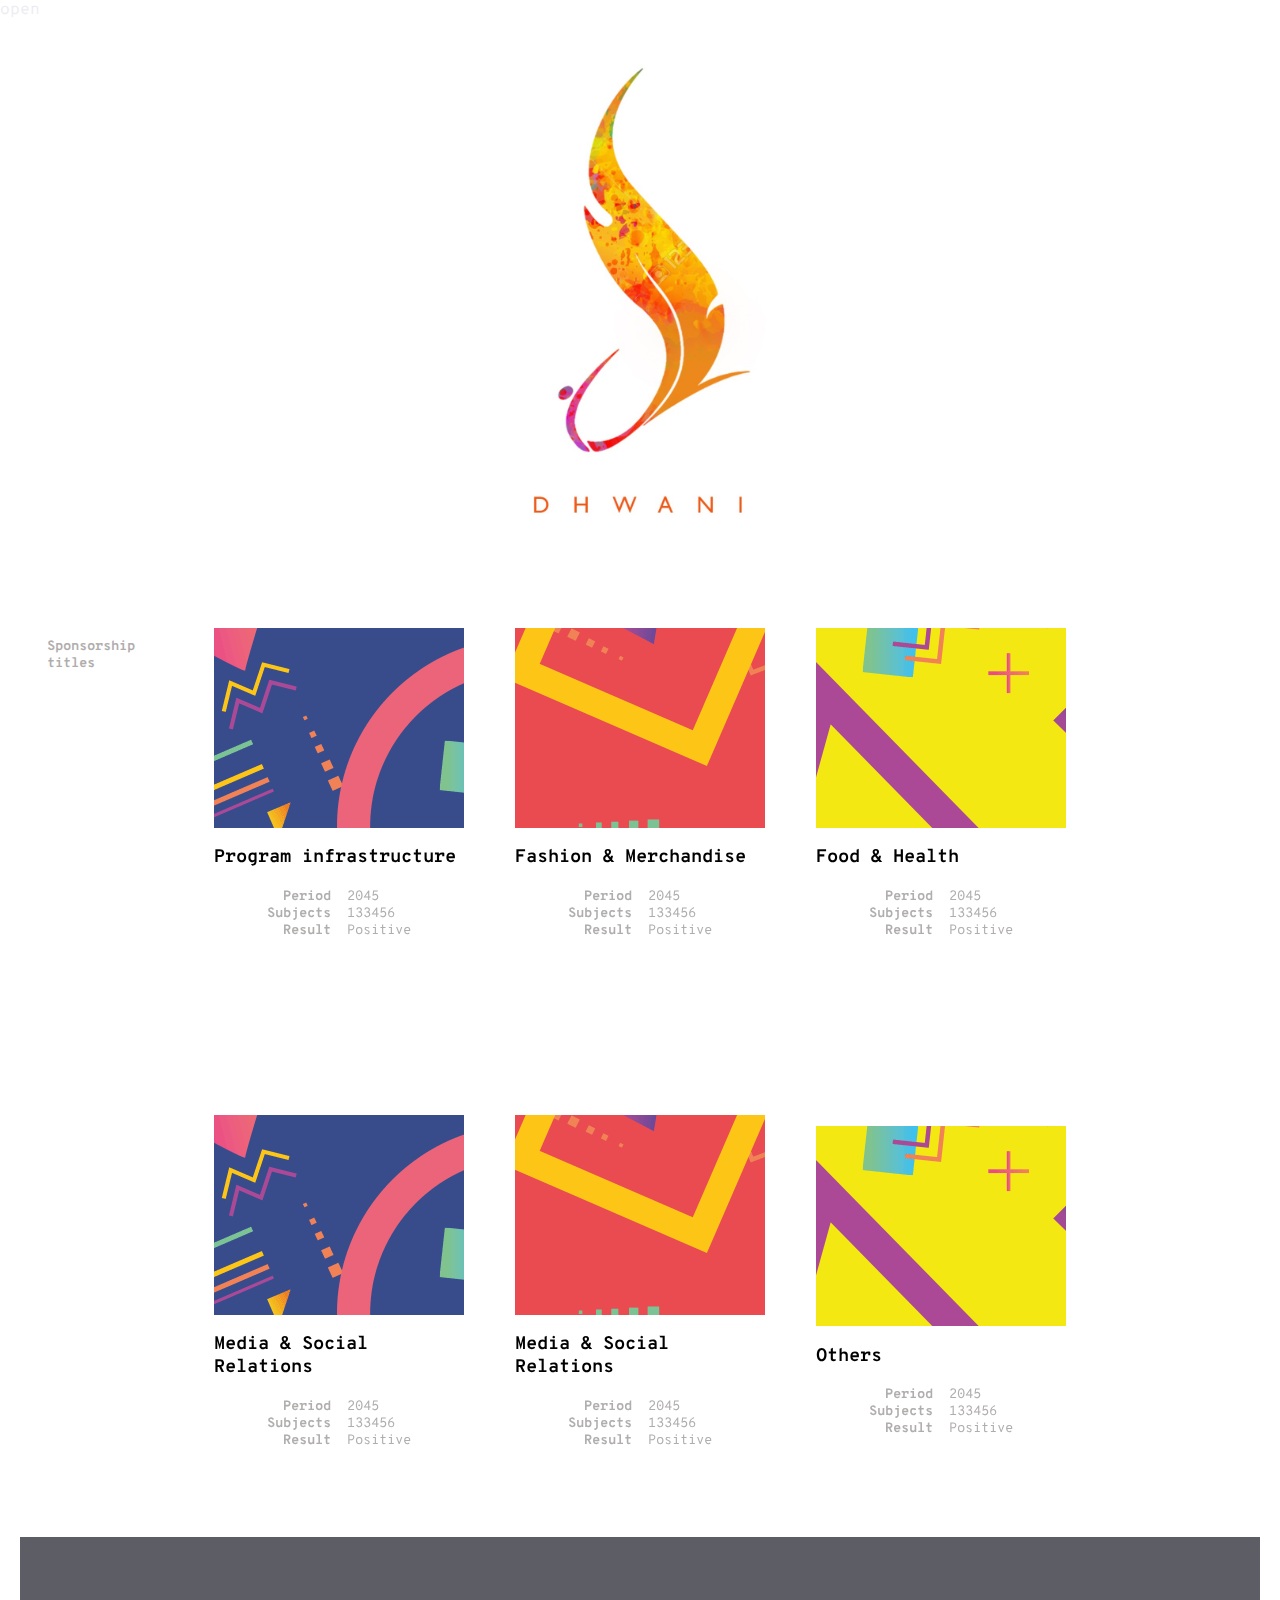
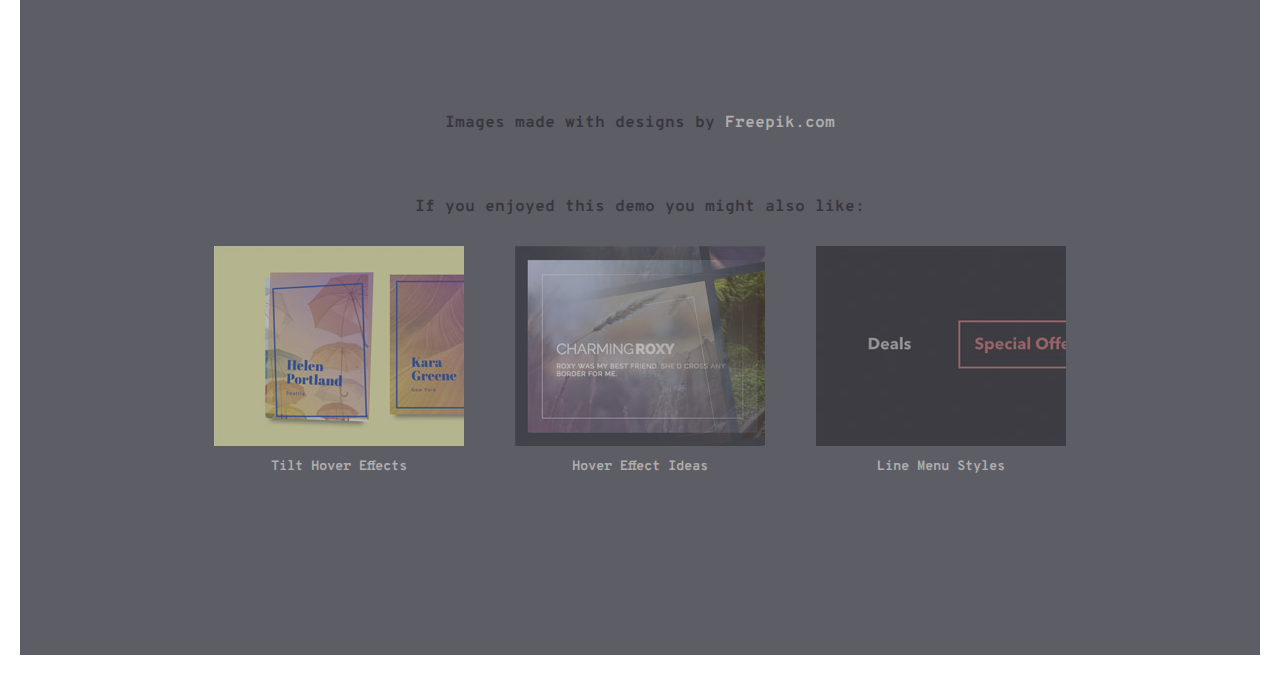
==== commit 954ee1e7: "edited titles" ====
--- a/index.html
+++ b/index.html
@@ -27,13 +27,14 @@
 			<div class="message-mobile">Best viewed on desktop.</div>
 			<div id="main">
 				<div class="WelcomeText">
-					<img src="Logo/logo2.jpg">
+					<img src="Logo/logo3.jpg">
 
 				</div>
 
+			
 			<section class="content">
-				<h2 class="content__title">_001</h2>
-				<div class="grid grid--effect-vega">
+				<h2 class="content__title">Sponsorship titles</h2>
+				<div class="grid grid--effect-castor">
 					<a href="#" class="grid__item grid__item--c1">
 						<div class="stack">
 							<div class="stack__deco"></div>
@@ -45,7 +46,7 @@
 							</div>
 						</div>
 						<div class="grid__item-caption">
-							<h3 class="grid__item-title">anaerobic</h3>
+							<h3 class="grid__item-title">Program infrastructure</h3>
 							<div class="column column--left">
 								<span class="column__text">Period</span>
 								<span class="column__text">Subjects</span>
@@ -69,7 +70,7 @@
 							</div>
 						</div>
 						<div class="grid__item-caption">
-							<h3 class="grid__item-title">exothermic</h3>
+							<h3 class="grid__item-title">Fashion & Merchandise</h3>
 							<div class="column column--left">
 								<span class="column__text">Period</span>
 								<span class="column__text">Subjects</span>
@@ -93,7 +94,7 @@
 							</div>
 						</div>
 						<div class="grid__item-caption">
-							<h3 class="grid__item-title">diatomic</h3>
+							<h3 class="grid__item-title">Food & Health</h3>
 							<div class="column column--left">
 								<span class="column__text">Period</span>
 								<span class="column__text">Subjects</span>
@@ -109,7 +110,7 @@
 				</div>
 			</section>
 			<section class="content">
-				<h2 class="content__title">_002</h2>
+				<h2 class="content__title"></h2>
 				<div class="grid grid--effect-castor">
 					<a href="#" class="grid__item grid__item--c1">
 						<div class="stack">
@@ -122,7 +123,7 @@
 							</div>
 						</div>
 						<div class="grid__item-caption">
-							<h3 class="grid__item-title">anaerobic</h3>
+							<h3 class="grid__item-title">Media & Social Relations</h3>
 							<div class="column column--left">
 								<span class="column__text">Period</span>
 								<span class="column__text">Subjects</span>
@@ -146,7 +147,7 @@
 							</div>
 						</div>
 						<div class="grid__item-caption">
-							<h3 class="grid__item-title">exothermic</h3>
+							<h3 class="grid__item-title">Media & Social Relations</h3>
 							<div class="column column--left">
 								<span class="column__text">Period</span>
 								<span class="column__text">Subjects</span>
@@ -170,7 +171,7 @@
 							</div>
 						</div>
 						<div class="grid__item-caption">
-							<h3 class="grid__item-title">diatomic</h3>
+							<h3 class="grid__item-title">Others</h3>
 							<div class="column column--left">
 								<span class="column__text">Period</span>
 								<span class="column__text">Subjects</span>
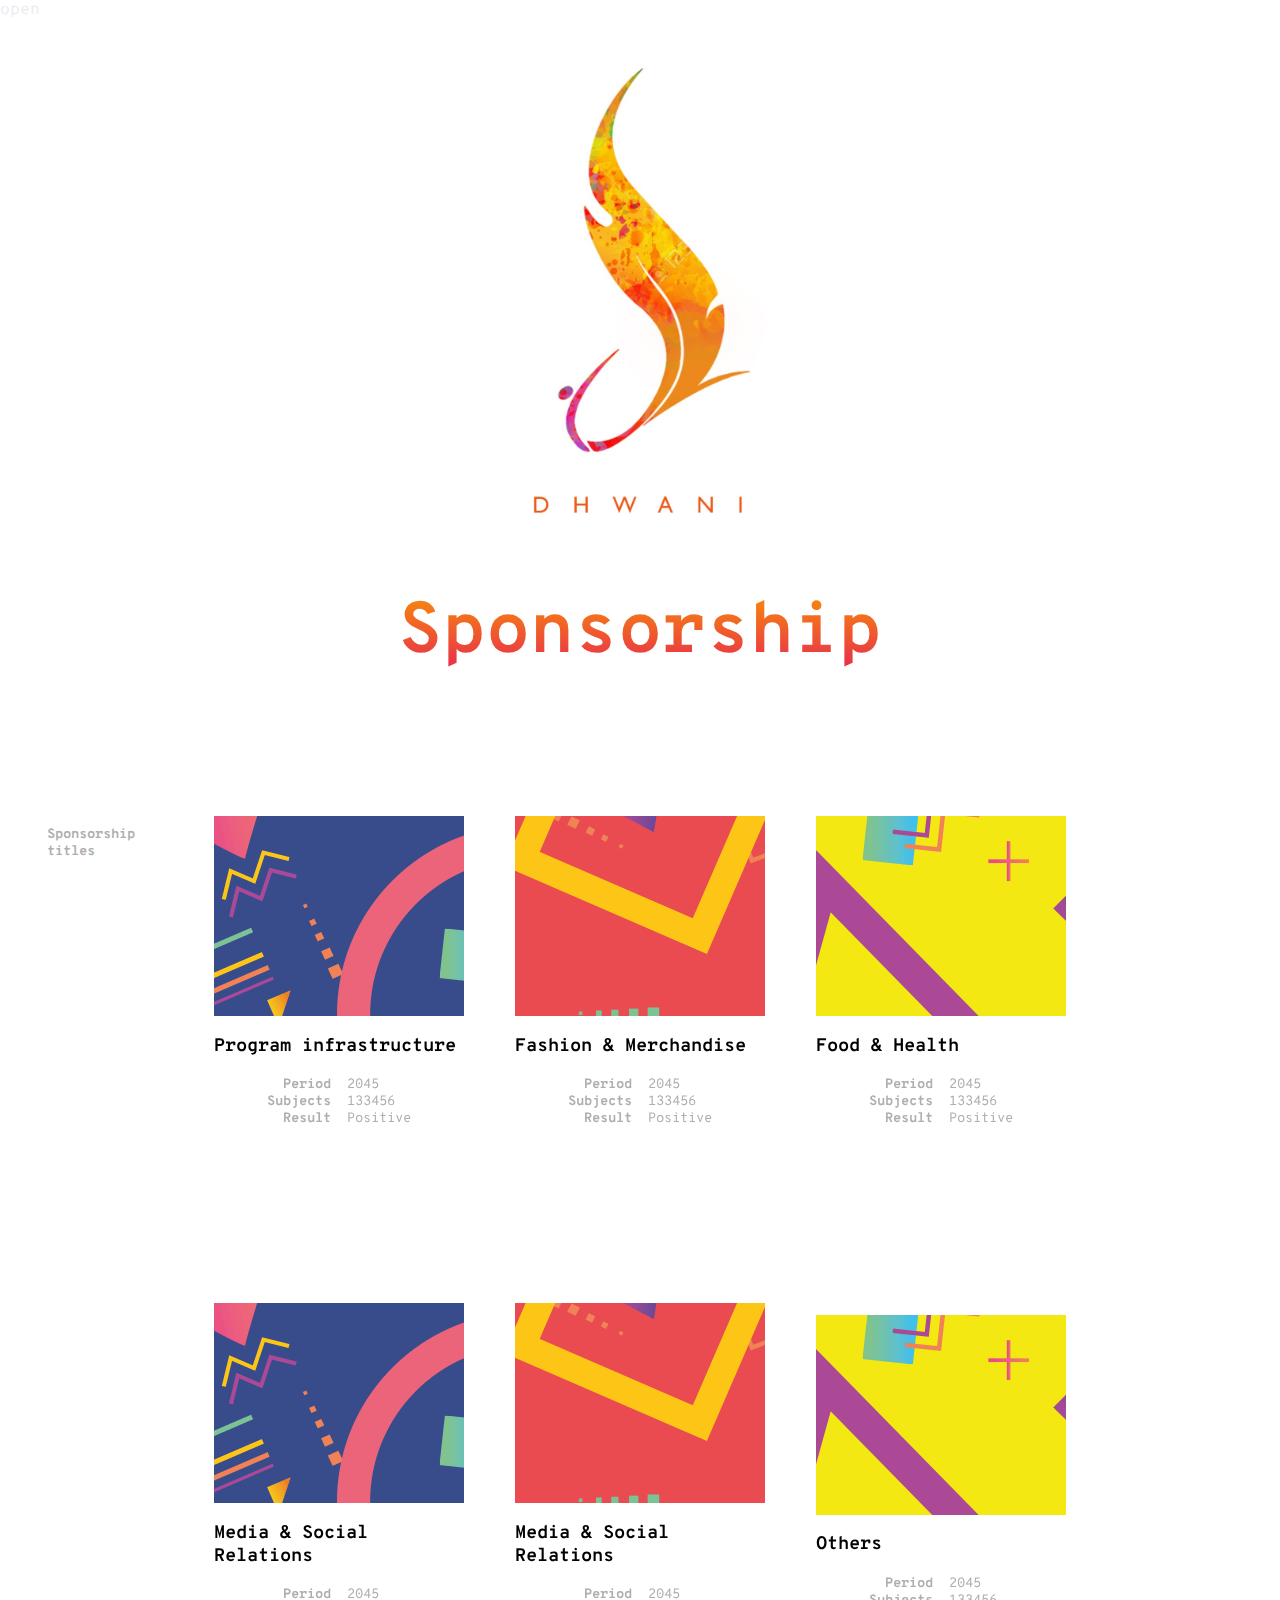
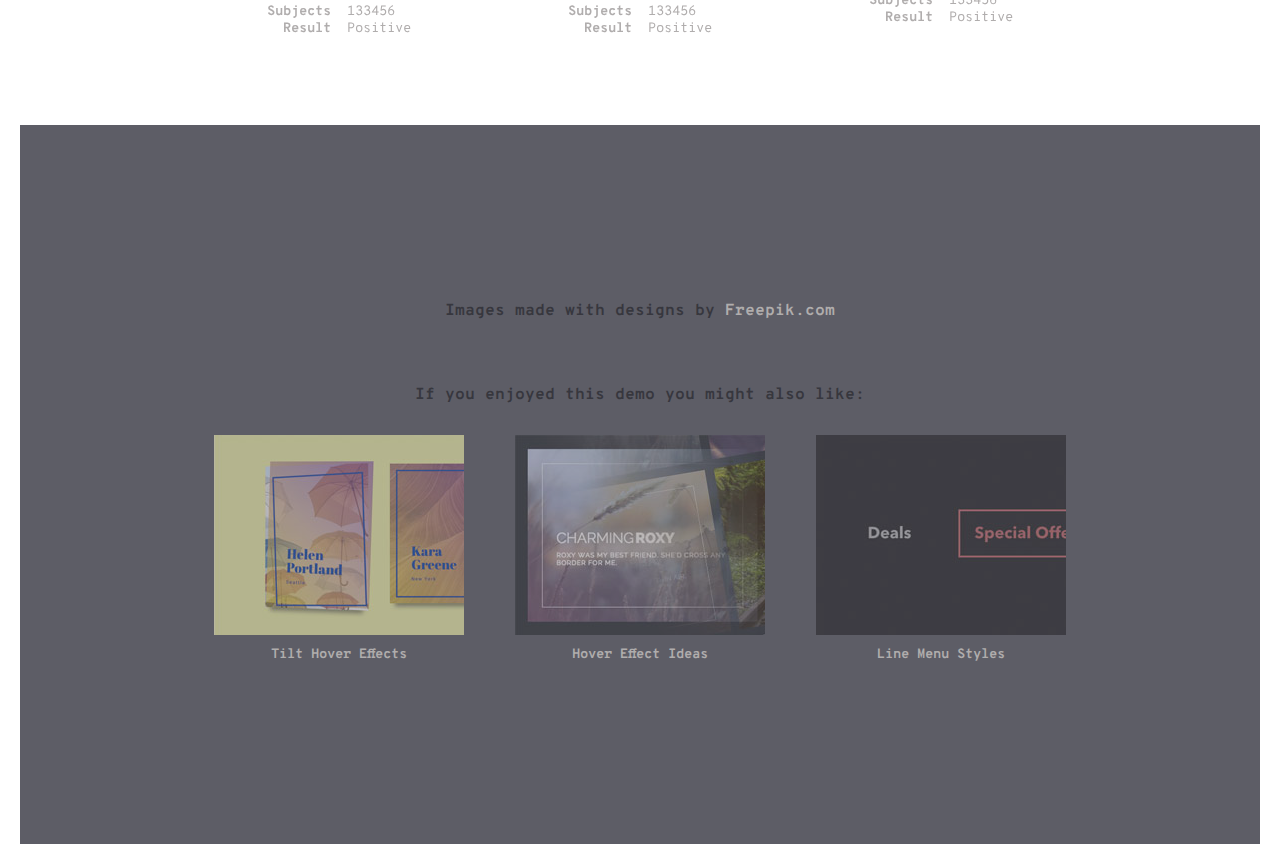
==== commit 4dc52ecf: "added sposnorship text" ====
--- a/index.html
+++ b/index.html
@@ -9,6 +9,7 @@
 		
 		<link rel="shortcut icon" href="favicon.ico">
 		<link href="https://fonts.googleapis.com/css?family=Overpass+Mono:400,700" rel="stylesheet">
+		<link href="assets/css/font.css" rel="stylesheet">
 		<link rel="stylesheet" type="text/css" href="css/normalize.css" />
 		<link rel="stylesheet" type="text/css" href="css/demo.css" />
 		
@@ -29,6 +30,10 @@
 				<div class="WelcomeText">
 					<img src="Logo/logo3.jpg">
 
+				</div>
+
+				<div class="SponsHead">
+				  <h1>Sponsorship</h1>
 				</div>
 
 			
--- a/css/demo.css
+++ b/css/demo.css
@@ -525,4 +525,13 @@
 	width: 500px;
 	display: block;
 	margin:auto;
+}
+
+.SponsHead h1 {
+  font-size: 72px;
+  text-align: center;
+  
+  background:-webkit-linear-gradient(#f89106, #e61f57);
+  -webkit-background-clip: text;
+  -webkit-text-fill-color: transparent;
 }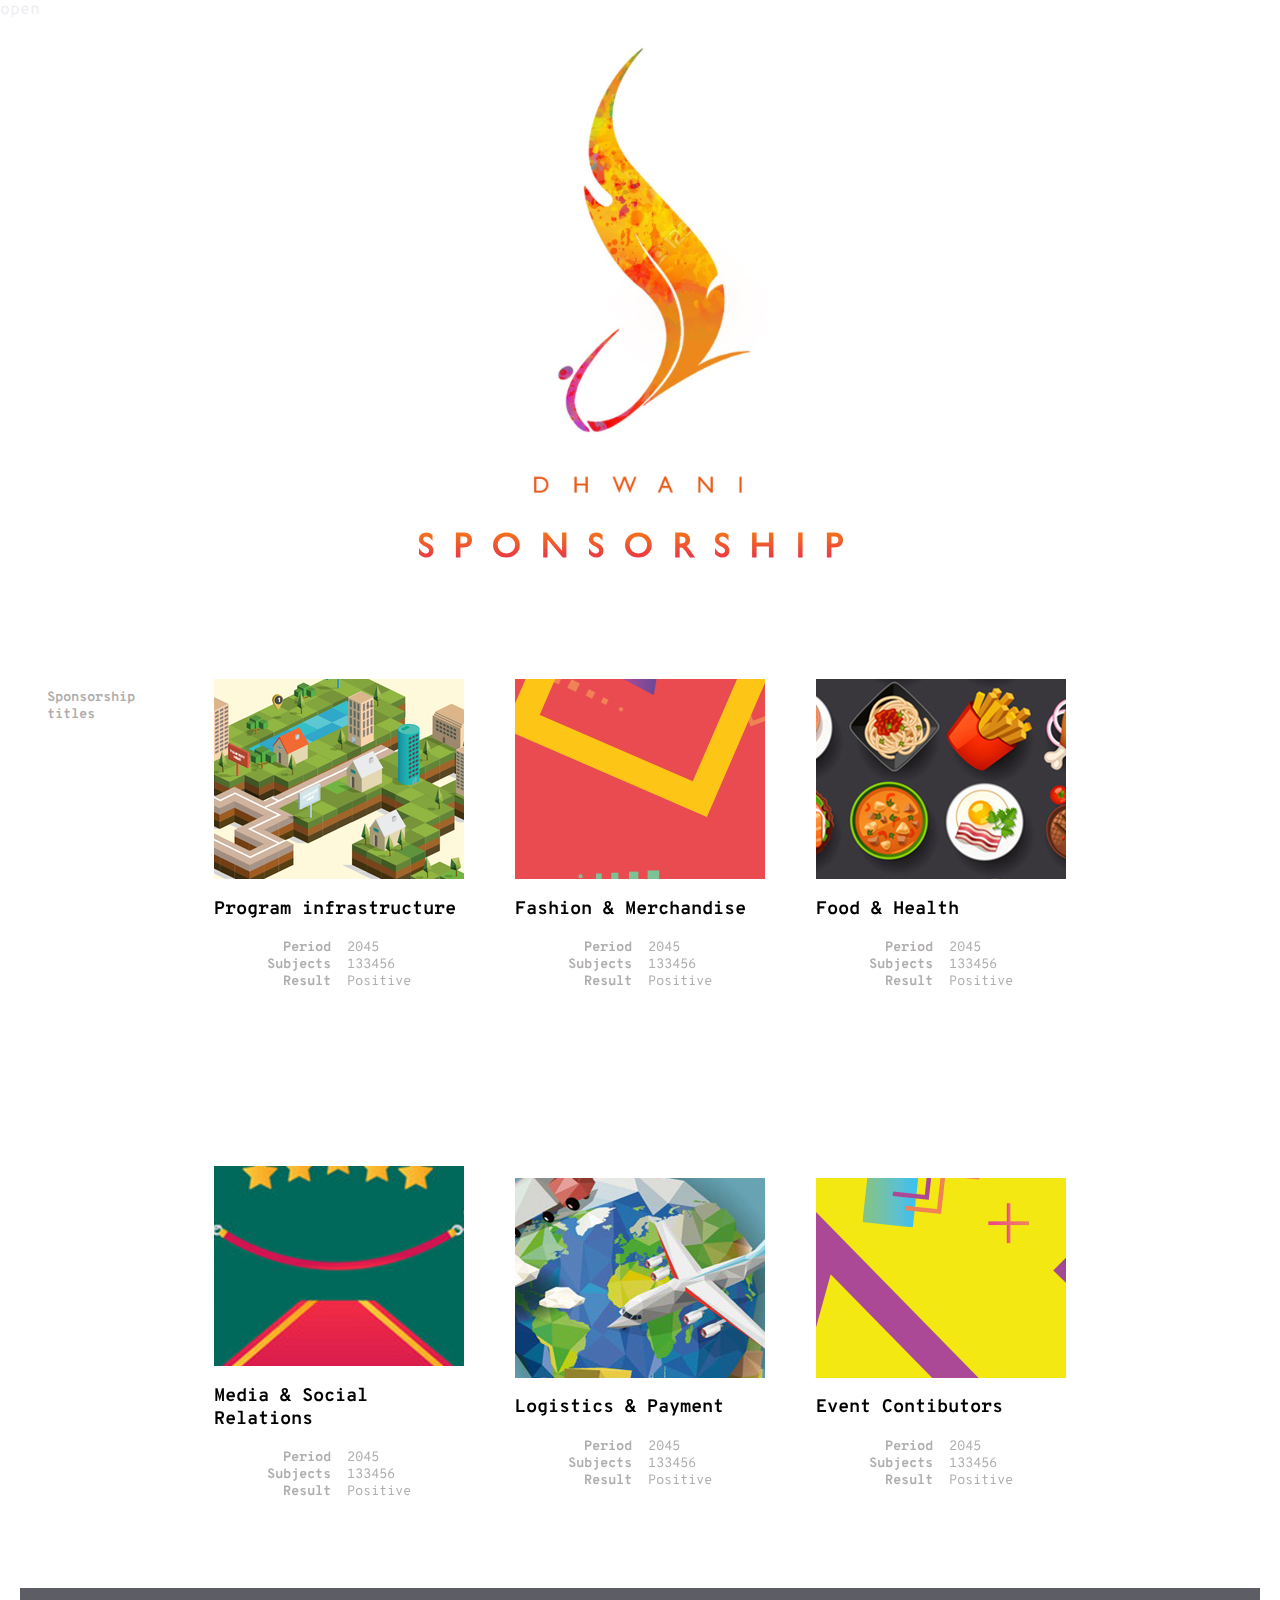
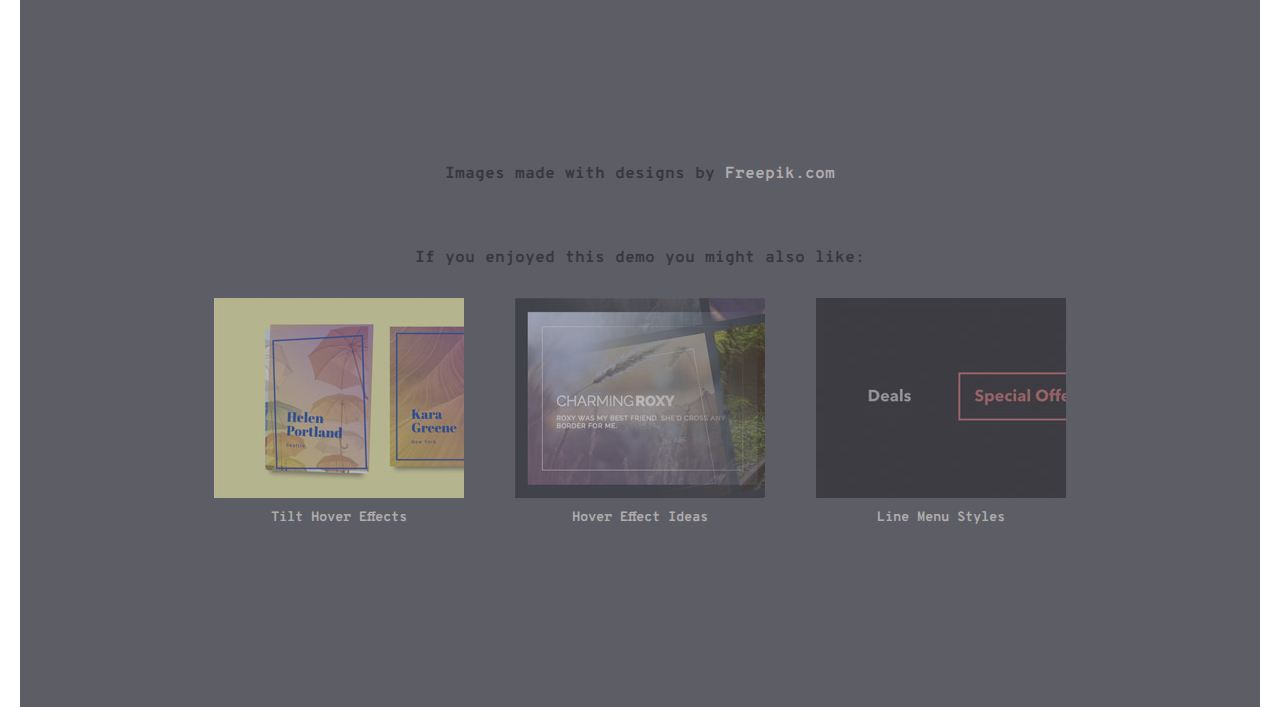
==== commit dbbb0871: "ethandokke cheyth" ====
--- a/index.html
+++ b/index.html
@@ -33,7 +33,7 @@
 				</div>
 
 				<div class="SponsHead">
-				  <h1>Sponsorship</h1>
+				  <h1>SPONSORSHIP</h1>
 				</div>
 
 			
@@ -47,7 +47,7 @@
 							<div class="stack__deco"></div>
 							<div class="stack__deco"></div>
 							<div class="stack__figure">
-								<img class="stack__img" src="img/1.png" alt="Image"/>
+								<img class="stack__img" src="img/infra.png" alt="Image"/>
 							</div>
 						</div>
 						<div class="grid__item-caption">
@@ -95,7 +95,7 @@
 							<div class="stack__deco"></div>
 							<div class="stack__deco"></div>
 							<div class="stack__figure">
-								<img class="stack__img" src="img/3.png" alt="Image"/>
+								<img class="stack__img" src="img/food.jpg" alt="Image"/>
 							</div>
 						</div>
 						<div class="grid__item-caption">
@@ -124,7 +124,7 @@
 							<div class="stack__deco"></div>
 							<div class="stack__deco"></div>
 							<div class="stack__figure">
-								<img class="stack__img" src="img/1.png" alt="Image"/>
+								<img class="stack__img" src="img/eve1.jpg" alt="Image"/>
 							</div>
 						</div>
 						<div class="grid__item-caption">
@@ -148,11 +148,11 @@
 							<div class="stack__deco"></div>
 							<div class="stack__deco"></div>
 							<div class="stack__figure">
-								<img class="stack__img" src="img/2.png" alt="Image"/>
-							</div>
-						</div>
-						<div class="grid__item-caption">
-							<h3 class="grid__item-title">Media & Social Relations</h3>
+								<img class="stack__img" src="img/logistics.jpg" alt="Image"/>
+							</div>
+						</div>
+						<div class="grid__item-caption">
+							<h3 class="grid__item-title">Logistics & Payment</h3>
 							<div class="column column--left">
 								<span class="column__text">Period</span>
 								<span class="column__text">Subjects</span>
@@ -176,7 +176,7 @@
 							</div>
 						</div>
 						<div class="grid__item-caption">
-							<h3 class="grid__item-title">Others</h3>
+							<h3 class="grid__item-title">Event Contibutors</h3>
 							<div class="column column--left">
 								<span class="column__text">Period</span>
 								<span class="column__text">Subjects</span>
--- a/assets/css/font.css
+++ b/assets/css/font.css
@@ -0,0 +1,11 @@
+@font-face {
+	font-family: '33535gillsansmt';
+	src: url('../fonts/33535gillsansmt.eot');
+	src: local('33535gillsansmt'), url('../fonts/33535gillsansmt.woff') format('woff'), url('../fonts/33535gillsansmt.ttf') format('truetype');
+}
+/* use this class to attach this font to any element i.e. <p class="fontsforweb_fontid_1416">Text with this font applied</p> */
+.fontsforweb_fontid_1416 {
+	font-family: '33535gillsansmt' !important;
+}
+
+/* Font downloaded from FontsForWeb.com */--- a/css/demo.css
+++ b/css/demo.css
@@ -513,6 +513,7 @@
 #main {
     transition: margin-left .5s;
     padding: 20px;
+    padding-top: 0px;
 }
 
 /* On smaller screens, where height is less than 450px, change the style of the sidenav (less padding and a smaller font size) */
@@ -528,9 +529,11 @@
 }
 
 .SponsHead h1 {
-  font-size: 72px;
+  letter-spacing: 20px;
+  font-size: 35px;
+  margin-top: 0px;
   text-align: center;
-  
+  font-family: '33535gillsansmt',sans-serif;
   background:-webkit-linear-gradient(#f89106, #e61f57);
   -webkit-background-clip: text;
   -webkit-text-fill-color: transparent;
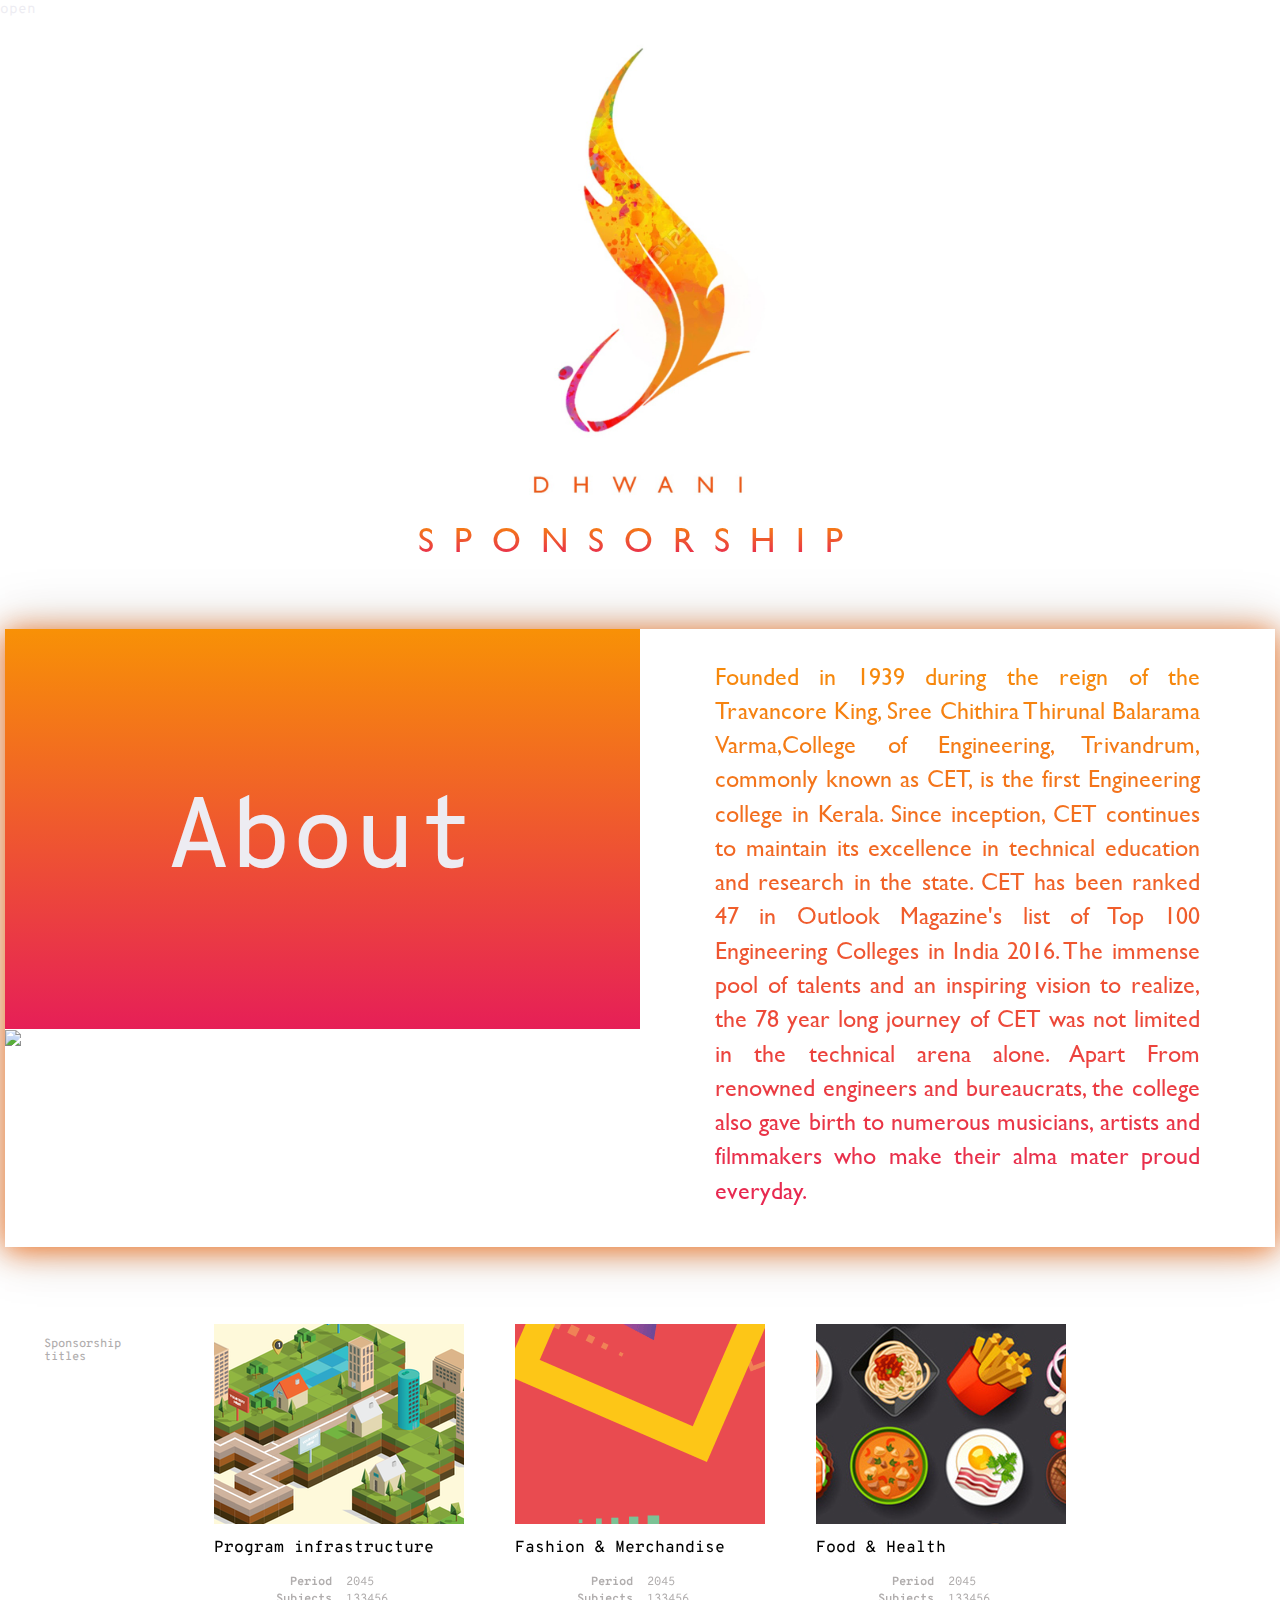
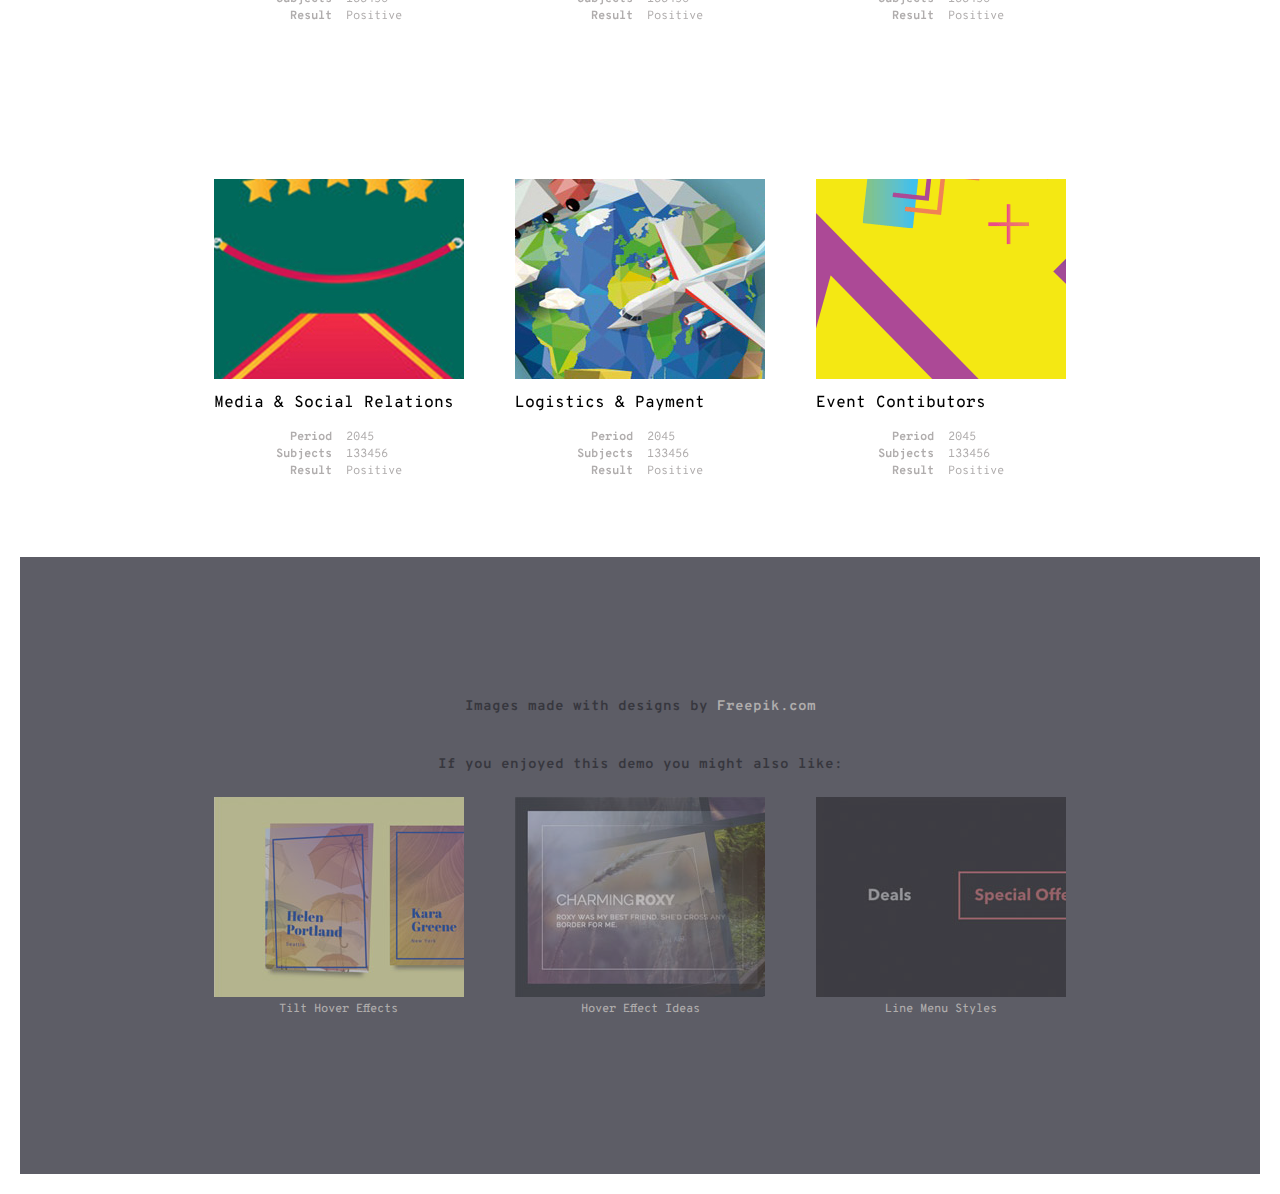
==== commit ae87d949: "mass paper" ====
--- a/index.html
+++ b/index.html
@@ -6,7 +6,7 @@
 		<title>Dhwani 18 Sponsorship</title>
 		<meta name="description" content="Dhwani Sponsorship" />
 		<meta name="keywords" content="Why sponsor,Dhwani,Dhwani'17" />
-		
+		<link href="assets/css/bootstrap.min.css" rel="stylesheet">
 		<link rel="shortcut icon" href="favicon.ico">
 		<link href="https://fonts.googleapis.com/css?family=Overpass+Mono:400,700" rel="stylesheet">
 		<link href="assets/css/font.css" rel="stylesheet">
@@ -34,6 +34,29 @@
 
 				<div class="SponsHead">
 				  <h1>SPONSORSHIP</h1>
+				</div>
+				<div class="row z-depth-4 pwoliPaper">
+				<div class=" col-md-6" style="padding-left:0px;padding-right: 0px;">
+				<div class="row ">
+				<div class="col-md-12">
+
+				<div class="aboutHead" align="center">
+					<h1>About</h1>
+					</div>
+					</div>
+				</div>
+				<div class="row">
+				<div class="col-md-12">
+				<img src="img/fashiion.jpg">
+				</div>
+				</div>
+				</div>
+				<div class=" col-md-6">
+				<div class="abouttext " align="center">
+					<p>Founded in 1939 during the reign of the Travancore King, Sree Chithira Thirunal Balarama Varma,College of Engineering, Trivandrum, commonly known as CET, is the first Engineering college in Kerala. Since inception, CET continues to maintain its excellence in technical education and research in the state. CET has been ranked 47 in Outlook Magazine's list of Top 100 Engineering Colleges in India 2016. The immense pool of talents and an inspiring vision to realize, the 78 year long journey of CET was not limited in the technical arena alone. Apart From renowned engineers and bureaucrats, the college also gave birth to numerous musicians, artists and filmmakers who make their alma mater proud everyday.
+					</p>
+				</div>
+				</div>
 				</div>
 
 			
--- a/css/demo.css
+++ b/css/demo.css
@@ -537,4 +537,37 @@
   background:-webkit-linear-gradient(#f89106, #e61f57);
   -webkit-background-clip: text;
   -webkit-text-fill-color: transparent;
+}
+.abouttext{
+
+	font-family: '33535gillsansmt', sans-serif;
+	font-size: 24px;
+	color:black;
+	margin-left: 30px;
+	margin-right: 30px;
+	text-align:justify;
+    text-justify:inter-word;
+   background: -webkit-linear-gradient(#f89106, #e61f57);
+   -webkit-background-clip: text;
+  -webkit-text-fill-color: transparent;
+   padding:30px;
+}
+.z-depth-4 {
+  box-shadow: 0 3px 28px 0 rgb(243, 117, 36), 0 0px 55px 0 rgba(0, 0, 0, 0.21);
+}
+.aboutHead {
+	background:  -webkit-linear-gradient(#f89106, #e61f57);
+}
+
+.aboutHead h1{
+
+    margin: auto;
+    height: 400px;
+    text-align: center;
+    padding-top: 25%;
+    font-size: 100px;
+
+}
+.pwoliPaper{
+	margin-top: 70px;
 }